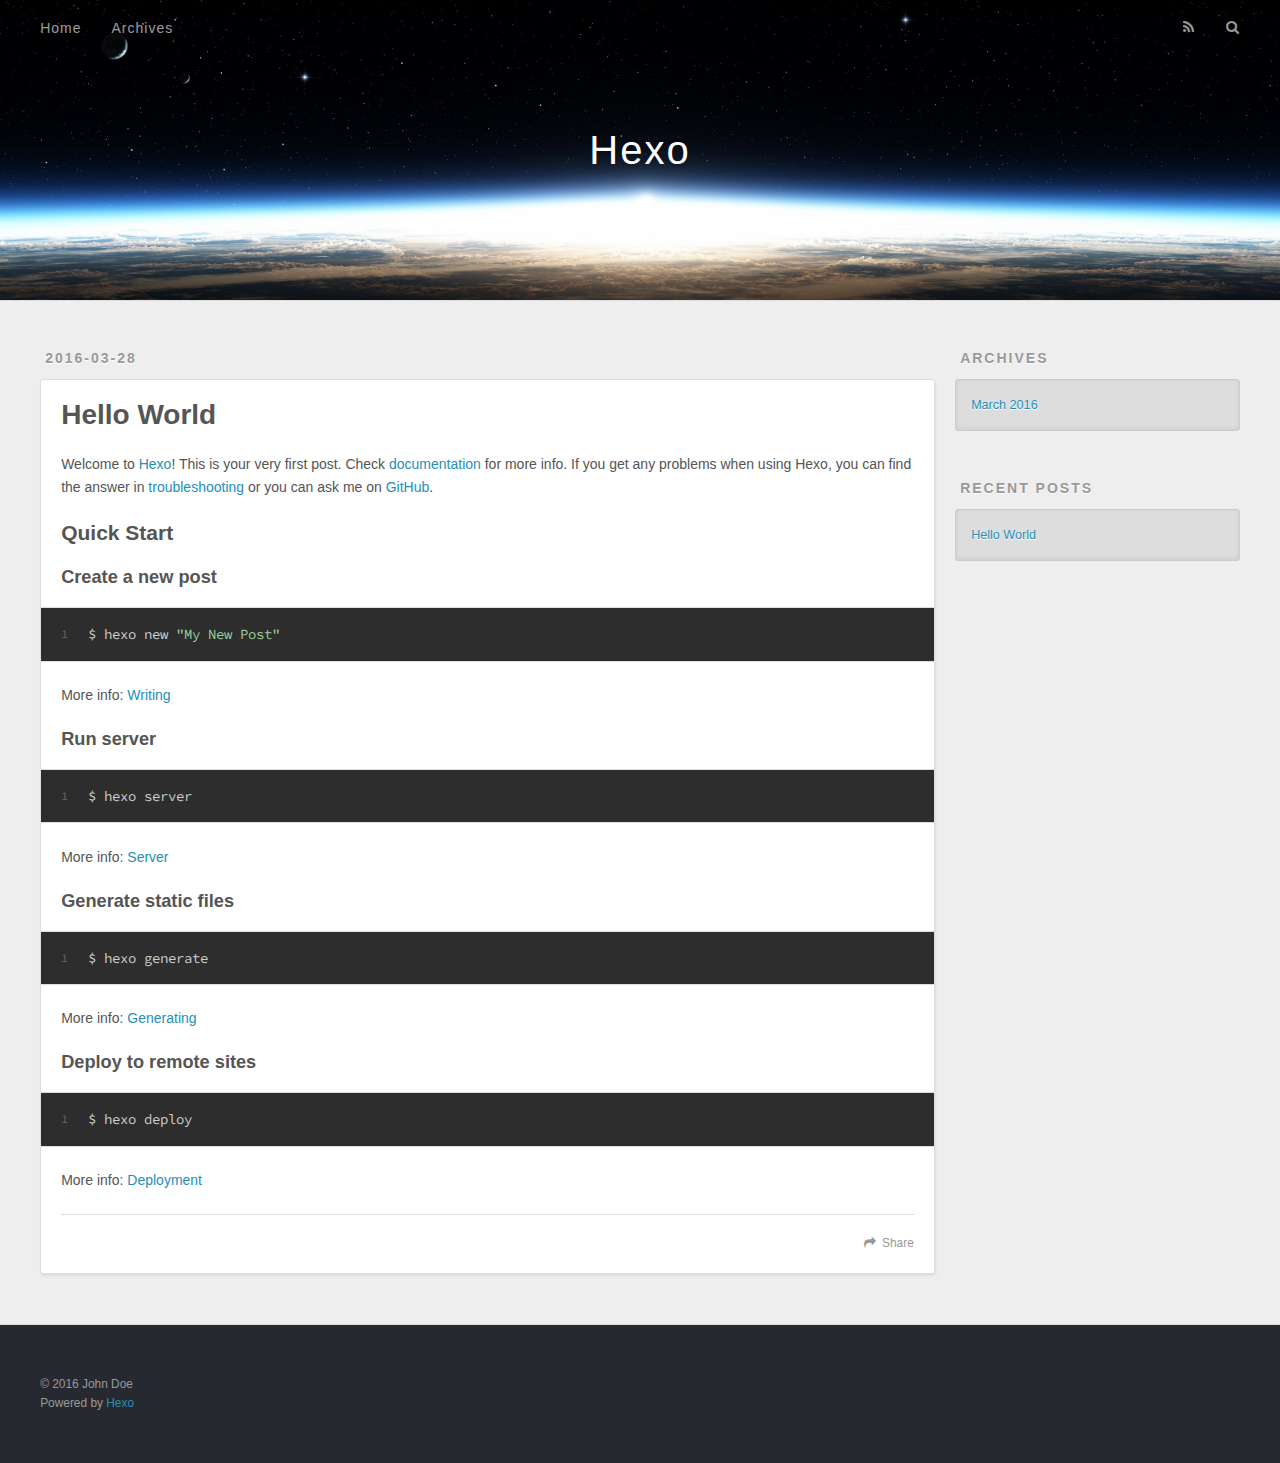
==== index.html @ ee4b1589 "Site updated: 2016-03-28 14:09:48" ====
<!DOCTYPE html>
<html>
<head>
  <meta charset="utf-8">
  
  <title>Hexo</title>
  <meta name="viewport" content="width=device-width, initial-scale=1, maximum-scale=1">
  <meta name="description">
<meta property="og:type" content="website">
<meta property="og:title" content="Hexo">
<meta property="og:url" content="http://yoursite.com/index.html">
<meta property="og:site_name" content="Hexo">
<meta property="og:description">
<meta name="twitter:card" content="summary">
<meta name="twitter:title" content="Hexo">
<meta name="twitter:description">
  
    <link rel="alternate" href="/atom.xml" title="Hexo" type="application/atom+xml">
  
  
    <link rel="icon" href="/favicon.png">
  
  
    <link href="//fonts.googleapis.com/css?family=Source+Code+Pro" rel="stylesheet" type="text/css">
  
  <link rel="stylesheet" href="/css/style.css">
  

</head>

<body>
  <div id="container">
    <div id="wrap">
      <header id="header">
  <div id="banner"></div>
  <div id="header-outer" class="outer">
    <div id="header-title" class="inner">
      <h1 id="logo-wrap">
        <a href="/" id="logo">Hexo</a>
      </h1>
      
    </div>
    <div id="header-inner" class="inner">
      <nav id="main-nav">
        <a id="main-nav-toggle" class="nav-icon"></a>
        
          <a class="main-nav-link" href="/">Home</a>
        
          <a class="main-nav-link" href="/archives">Archives</a>
        
      </nav>
      <nav id="sub-nav">
        
          <a id="nav-rss-link" class="nav-icon" href="/atom.xml" title="RSS Feed"></a>
        
        <a id="nav-search-btn" class="nav-icon" title="Search"></a>
      </nav>
      <div id="search-form-wrap">
        <form action="//google.com/search" method="get" accept-charset="UTF-8" class="search-form"><input type="search" name="q" results="0" class="search-form-input" placeholder="Search"><button type="submit" class="search-form-submit">&#xF002;</button><input type="hidden" name="sitesearch" value="http://yoursite.com"></form>
      </div>
    </div>
  </div>
</header>
      <div class="outer">
        <section id="main">
  
    <article id="post-hello-world" class="article article-type-post" itemscope itemprop="blogPost">
  <div class="article-meta">
    <a href="/2016/03/28/hello-world/" class="article-date">
  <time datetime="2016-03-28T05:58:42.000Z" itemprop="datePublished">2016-03-28</time>
</a>
    
  </div>
  <div class="article-inner">
    
    
      <header class="article-header">
        
  
    <h1 itemprop="name">
      <a class="article-title" href="/2016/03/28/hello-world/">Hello World</a>
    </h1>
  

      </header>
    
    <div class="article-entry" itemprop="articleBody">
      
        <p>Welcome to <a href="https://hexo.io/" target="_blank" rel="external">Hexo</a>! This is your very first post. Check <a href="https://hexo.io/docs/" target="_blank" rel="external">documentation</a> for more info. If you get any problems when using Hexo, you can find the answer in <a href="https://hexo.io/docs/troubleshooting.html" target="_blank" rel="external">troubleshooting</a> or you can ask me on <a href="https://github.com/hexojs/hexo/issues" target="_blank" rel="external">GitHub</a>.</p>
<h2 id="Quick-Start"><a href="#Quick-Start" class="headerlink" title="Quick Start"></a>Quick Start</h2><h3 id="Create-a-new-post"><a href="#Create-a-new-post" class="headerlink" title="Create a new post"></a>Create a new post</h3><figure class="highlight bash"><table><tr><td class="gutter"><pre><span class="line">1</span><br></pre></td><td class="code"><pre><span class="line">$ hexo new <span class="string">"My New Post"</span></span><br></pre></td></tr></table></figure>
<p>More info: <a href="https://hexo.io/docs/writing.html" target="_blank" rel="external">Writing</a></p>
<h3 id="Run-server"><a href="#Run-server" class="headerlink" title="Run server"></a>Run server</h3><figure class="highlight bash"><table><tr><td class="gutter"><pre><span class="line">1</span><br></pre></td><td class="code"><pre><span class="line">$ hexo server</span><br></pre></td></tr></table></figure>
<p>More info: <a href="https://hexo.io/docs/server.html" target="_blank" rel="external">Server</a></p>
<h3 id="Generate-static-files"><a href="#Generate-static-files" class="headerlink" title="Generate static files"></a>Generate static files</h3><figure class="highlight bash"><table><tr><td class="gutter"><pre><span class="line">1</span><br></pre></td><td class="code"><pre><span class="line">$ hexo generate</span><br></pre></td></tr></table></figure>
<p>More info: <a href="https://hexo.io/docs/generating.html" target="_blank" rel="external">Generating</a></p>
<h3 id="Deploy-to-remote-sites"><a href="#Deploy-to-remote-sites" class="headerlink" title="Deploy to remote sites"></a>Deploy to remote sites</h3><figure class="highlight bash"><table><tr><td class="gutter"><pre><span class="line">1</span><br></pre></td><td class="code"><pre><span class="line">$ hexo deploy</span><br></pre></td></tr></table></figure>
<p>More info: <a href="https://hexo.io/docs/deployment.html" target="_blank" rel="external">Deployment</a></p>

      
    </div>
    <footer class="article-footer">
      <a data-url="http://yoursite.com/2016/03/28/hello-world/" data-id="cimblf8sx0000c2uf29wgew1x" class="article-share-link">Share</a>
      
      
    </footer>
  </div>
  
</article>


  

</section>
        
          <aside id="sidebar">
  
    

  
    

  
    
  
    
  <div class="widget-wrap">
    <h3 class="widget-title">Archives</h3>
    <div class="widget">
      <ul class="archive-list"><li class="archive-list-item"><a class="archive-list-link" href="/archives/2016/03/">March 2016</a></li></ul>
    </div>
  </div>


  
    
  <div class="widget-wrap">
    <h3 class="widget-title">Recent Posts</h3>
    <div class="widget">
      <ul>
        
          <li>
            <a href="/2016/03/28/hello-world/">Hello World</a>
          </li>
        
      </ul>
    </div>
  </div>

  
</aside>
        
      </div>
      <footer id="footer">
  
  <div class="outer">
    <div id="footer-info" class="inner">
      &copy; 2016 John Doe<br>
      Powered by <a href="http://hexo.io/" target="_blank">Hexo</a>
    </div>
  </div>
</footer>
    </div>
    <nav id="mobile-nav">
  
    <a href="/" class="mobile-nav-link">Home</a>
  
    <a href="/archives" class="mobile-nav-link">Archives</a>
  
</nav>
    

<script src="//ajax.googleapis.com/ajax/libs/jquery/2.0.3/jquery.min.js"></script>


  <link rel="stylesheet" href="/fancybox/jquery.fancybox.css">
  <script src="/fancybox/jquery.fancybox.pack.js"></script>


<script src="/js/script.js"></script>

  </div>
</body>
</html>
---- css/style.css ----
body {
  width: 100%;
}
body:before,
body:after {
  content: "";
  display: table;
}
body:after {
  clear: both;
}
html,
body,
div,
span,
applet,
object,
iframe,
h1,
h2,
h3,
h4,
h5,
h6,
p,
blockquote,
pre,
a,
abbr,
acronym,
address,
big,
cite,
code,
del,
dfn,
em,
img,
ins,
kbd,
q,
s,
samp,
small,
strike,
strong,
sub,
sup,
tt,
var,
dl,
dt,
dd,
ol,
ul,
li,
fieldset,
form,
label,
legend,
table,
caption,
tbody,
tfoot,
thead,
tr,
th,
td {
  margin: 0;
  padding: 0;
  border: 0;
  outline: 0;
  font-weight: inherit;
  font-style: inherit;
  font-family: inherit;
  font-size: 100%;
  vertical-align: baseline;
}
body {
  line-height: 1;
  color: #000;
  background: #fff;
}
ol,
ul {
  list-style: none;
}
table {
  border-collapse: separate;
  border-spacing: 0;
  vertical-align: middle;
}
caption,
th,
td {
  text-align: left;
  font-weight: normal;
  vertical-align: middle;
}
a img {
  border: none;
}
input,
button {
  margin: 0;
  padding: 0;
}
input::-moz-focus-inner,
button::-moz-focus-inner {
  border: 0;
  padding: 0;
}
@font-face {
  font-family: FontAwesome;
  font-style: normal;
  font-weight: normal;
  src: url("fonts/fontawesome-webfont.eot?v=#4.0.3");
  src: url("fonts/fontawesome-webfont.eot?#iefix&v=#4.0.3") format("embedded-opentype"), url("fonts/fontawesome-webfont.woff?v=#4.0.3") format("woff"), url("fonts/fontawesome-webfont.ttf?v=#4.0.3") format("truetype"), url("fonts/fontawesome-webfont.svg#fontawesomeregular?v=#4.0.3") format("svg");
}
html,
body,
#container {
  height: 100%;
}
body {
  background: #eee;
  font: 14px "Helvetica Neue", Helvetica, Arial, sans-serif;
  -webkit-text-size-adjust: 100%;
}
.outer {
  max-width: 1220px;
  margin: 0 auto;
  padding: 0 20px;
}
.outer:before,
.outer:after {
  content: "";
  display: table;
}
.outer:after {
  clear: both;
}
.inner {
  display: inline;
  float: left;
  width: 98.33333333333333%;
  margin: 0 0.833333333333333%;
}
.left,
.alignleft {
  float: left;
}
.right,
.alignright {
  float: right;
}
.clear {
  clear: both;
}
#container {
  position: relative;
}
.mobile-nav-on {
  overflow: hidden;
}
#wrap {
  height: 100%;
  width: 100%;
  position: absolute;
  top: 0;
  left: 0;
  -webkit-transition: 0.2s ease-out;
  -moz-transition: 0.2s ease-out;
  -ms-transition: 0.2s ease-out;
  transition: 0.2s ease-out;
  z-index: 1;
  background: #eee;
}
.mobile-nav-on #wrap {
  left: 280px;
}
@media screen and (min-width: 768px) {
  #main {
    display: inline;
    float: left;
    width: 73.33333333333333%;
    margin: 0 0.833333333333333%;
  }
}
.article-date,
.article-category-link,
.archive-year,
.widget-title {
  text-decoration: none;
  text-transform: uppercase;
  letter-spacing: 2px;
  color: #999;
  margin-bottom: 1em;
  margin-left: 5px;
  line-height: 1em;
  text-shadow: 0 1px #fff;
  font-weight: bold;
}
.article-inner,
.archive-article-inner {
  background: #fff;
  -webkit-box-shadow: 1px 2px 3px #ddd;
  box-shadow: 1px 2px 3px #ddd;
  border: 1px solid #ddd;
  -webkit-border-radius: 3px;
  border-radius: 3px;
}
.article-entry h1,
.widget h1 {
  font-size: 2em;
}
.article-entry h2,
.widget h2 {
  font-size: 1.5em;
}
.article-entry h3,
.widget h3 {
  font-size: 1.3em;
}
.article-entry h4,
.widget h4 {
  font-size: 1.2em;
}
.article-entry h5,
.widget h5 {
  font-size: 1em;
}
.article-entry h6,
.widget h6 {
  font-size: 1em;
  color: #999;
}
.article-entry hr,
.widget hr {
  border: 1px dashed #ddd;
}
.article-entry strong,
.widget strong {
  font-weight: bold;
}
.article-entry em,
.widget em,
.article-entry cite,
.widget cite {
  font-style: italic;
}
.article-entry sup,
.widget sup,
.article-entry sub,
.widget sub {
  font-size: 0.75em;
  line-height: 0;
  position: relative;
  vertical-align: baseline;
}
.article-entry sup,
.widget sup {
  top: -0.5em;
}
.article-entry sub,
.widget sub {
  bottom: -0.2em;
}
.article-entry small,
.widget small {
  font-size: 0.85em;
}
.article-entry acronym,
.widget acronym,
.article-entry abbr,
.widget abbr {
  border-bottom: 1px dotted;
}
.article-entry ul,
.widget ul,
.article-entry ol,
.widget ol,
.article-entry dl,
.widget dl {
  margin: 0 20px;
  line-height: 1.6em;
}
.article-entry ul ul,
.widget ul ul,
.article-entry ol ul,
.widget ol ul,
.article-entry ul ol,
.widget ul ol,
.article-entry ol ol,
.widget ol ol {
  margin-top: 0;
  margin-bottom: 0;
}
.article-entry ul,
.widget ul {
  list-style: disc;
}
.article-entry ol,
.widget ol {
  list-style: decimal;
}
.article-entry dt,
.widget dt {
  font-weight: bold;
}
#header {
  height: 300px;
  position: relative;
  border-bottom: 1px solid #ddd;
}
#header:before,
#header:after {
  content: "";
  position: absolute;
  left: 0;
  right: 0;
  height: 40px;
}
#header:before {
  top: 0;
  background: -webkit-linear-gradient(rgba(0,0,0,0.2), transparent);
  background: -moz-linear-gradient(rgba(0,0,0,0.2), transparent);
  background: -ms-linear-gradient(rgba(0,0,0,0.2), transparent);
  background: linear-gradient(rgba(0,0,0,0.2), transparent);
}
#header:after {
  bottom: 0;
  background: -webkit-linear-gradient(transparent, rgba(0,0,0,0.2));
  background: -moz-linear-gradient(transparent, rgba(0,0,0,0.2));
  background: -ms-linear-gradient(transparent, rgba(0,0,0,0.2));
  background: linear-gradient(transparent, rgba(0,0,0,0.2));
}
#header-outer {
  height: 100%;
  position: relative;
}
#header-inner {
  position: relative;
  overflow: hidden;
}
#banner {
  position: absolute;
  top: 0;
  left: 0;
  width: 100%;
  height: 100%;
  background: url("images/banner.jpg") center #000;
  -webkit-background-size: cover;
  -moz-background-size: cover;
  background-size: cover;
  z-index: -1;
}
#header-title {
  text-align: center;
  height: 40px;
  position: absolute;
  top: 50%;
  left: 0;
  margin-top: -20px;
}
#logo,
#subtitle {
  text-decoration: none;
  color: #fff;
  font-weight: 300;
  text-shadow: 0 1px 4px rgba(0,0,0,0.3);
}
#logo {
  font-size: 40px;
  line-height: 40px;
  letter-spacing: 2px;
}
#subtitle {
  font-size: 16px;
  line-height: 16px;
  letter-spacing: 1px;
}
#subtitle-wrap {
  margin-top: 16px;
}
#main-nav {
  float: left;
  margin-left: -15px;
}
.nav-icon,
.main-nav-link {
  float: left;
  color: #fff;
  opacity: 0.6;
  text-decoration: none;
  text-shadow: 0 1px rgba(0,0,0,0.2);
  -webkit-transition: opacity 0.2s;
  -moz-transition: opacity 0.2s;
  -ms-transition: opacity 0.2s;
  transition: opacity 0.2s;
  display: block;
  padding: 20px 15px;
}
.nav-icon:hover,
.main-nav-link:hover {
  opacity: 1;
}
.nav-icon {
  font-family: FontAwesome;
  text-align: center;
  font-size: 14px;
  width: 14px;
  height: 14px;
  padding: 20px 15px;
  position: relative;
  cursor: pointer;
}
.main-nav-link {
  font-weight: 300;
  letter-spacing: 1px;
}
@media screen and (max-width: 479px) {
  .main-nav-link {
    display: none;
  }
}
#main-nav-toggle {
  display: none;
}
#main-nav-toggle:before {
  content: "\f0c9";
}
@media screen and (max-width: 479px) {
  #main-nav-toggle {
    display: block;
  }
}
#sub-nav {
  float: right;
  margin-right: -15px;
}
#nav-rss-link:before {
  content: "\f09e";
}
#nav-search-btn:before {
  content: "\f002";
}
#search-form-wrap {
  position: absolute;
  top: 15px;
  width: 150px;
  height: 30px;
  right: -150px;
  opacity: 0;
  -webkit-transition: 0.2s ease-out;
  -moz-transition: 0.2s ease-out;
  -ms-transition: 0.2s ease-out;
  transition: 0.2s ease-out;
}
#search-form-wrap.on {
  opacity: 1;
  right: 0;
}
@media screen and (max-width: 479px) {
  #search-form-wrap {
    width: 100%;
    right: -100%;
  }
}
.search-form {
  position: absolute;
  top: 0;
  left: 0;
  right: 0;
  background: #fff;
  padding: 5px 15px;
  -webkit-border-radius: 15px;
  border-radius: 15px;
  -webkit-box-shadow: 0 0 10px rgba(0,0,0,0.3);
  box-shadow: 0 0 10px rgba(0,0,0,0.3);
}
.search-form-input {
  border: none;
  background: none;
  color: #555;
  width: 100%;
  font: 13px "Helvetica Neue", Helvetica, Arial, sans-serif;
  outline: none;
}
.search-form-input::-webkit-search-results-decoration,
.search-form-input::-webkit-search-cancel-button {
  -webkit-appearance: none;
}
.search-form-submit {
  position: absolute;
  top: 50%;
  right: 10px;
  margin-top: -7px;
  font: 13px FontAwesome;
  border: none;
  background: none;
  color: #bbb;
  cursor: pointer;
}
.search-form-submit:hover,
.search-form-submit:focus {
  color: #777;
}
.article {
  margin: 50px 0;
}
.article-inner {
  overflow: hidden;
}
.article-meta:before,
.article-meta:after {
  content: "";
  display: table;
}
.article-meta:after {
  clear: both;
}
.article-date {
  float: left;
}
.article-category {
  float: left;
  line-height: 1em;
  color: #ccc;
  text-shadow: 0 1px #fff;
  margin-left: 8px;
}
.article-category:before {
  content: "\2022";
}
.article-category-link {
  margin: 0 12px 1em;
}
.article-header {
  padding: 20px 20px 0;
}
.article-title {
  text-decoration: none;
  font-size: 2em;
  font-weight: bold;
  color: #555;
  line-height: 1.1em;
  -webkit-transition: color 0.2s;
  -moz-transition: color 0.2s;
  -ms-transition: color 0.2s;
  transition: color 0.2s;
}
a.article-title:hover {
  color: #258fb8;
}
.article-entry {
  color: #555;
  padding: 0 20px;
}
.article-entry:before,
.article-entry:after {
  content: "";
  display: table;
}
.article-entry:after {
  clear: both;
}
.article-entry p,
.article-entry table {
  line-height: 1.6em;
  margin: 1.6em 0;
}
.article-entry h1,
.article-entry h2,
.article-entry h3,
.article-entry h4,
.article-entry h5,
.article-entry h6 {
  font-weight: bold;
}
.article-entry h1,
.article-entry h2,
.article-entry h3,
.article-entry h4,
.article-entry h5,
.article-entry h6 {
  line-height: 1.1em;
  margin: 1.1em 0;
}
.article-entry a {
  color: #258fb8;
  text-decoration: none;
}
.article-entry a:hover {
  text-decoration: underline;
}
.article-entry ul,
.article-entry ol,
.article-entry dl {
  margin-top: 1.6em;
  margin-bottom: 1.6em;
}
.article-entry img,
.article-entry video {
  max-width: 100%;
  height: auto;
  display: block;
  margin: auto;
}
.article-entry iframe {
  border: none;
}
.article-entry table {
  width: 100%;
  border-collapse: collapse;
  border-spacing: 0;
}
.article-entry th {
  font-weight: bold;
  border-bottom: 3px solid #ddd;
  padding-bottom: 0.5em;
}
.article-entry td {
  border-bottom: 1px solid #ddd;
  padding: 10px 0;
}
.article-entry blockquote {
  font-family: Georgia, "Times New Roman", serif;
  font-size: 1.4em;
  margin: 1.6em 20px;
  text-align: center;
}
.article-entry blockquote footer {
  font-size: 14px;
  margin: 1.6em 0;
  font-family: "Helvetica Neue", Helvetica, Arial, sans-serif;
}
.article-entry blockquote footer cite:before {
  content: "—";
  padding: 0 0.5em;
}
.article-entry .pullquote {
  text-align: left;
  width: 45%;
  margin: 0;
}
.article-entry .pullquote.left {
  margin-left: 0.5em;
  margin-right: 1em;
}
.article-entry .pullquote.right {
  margin-right: 0.5em;
  margin-left: 1em;
}
.article-entry .caption {
  color: #999;
  display: block;
  font-size: 0.9em;
  margin-top: 0.5em;
  position: relative;
  text-align: center;
}
.article-entry .video-container {
  position: relative;
  padding-top: 56.25%;
  height: 0;
  overflow: hidden;
}
.article-entry .video-container iframe,
.article-entry .video-container object,
.article-entry .video-container embed {
  position: absolute;
  top: 0;
  left: 0;
  width: 100%;
  height: 100%;
  margin-top: 0;
}
.article-more-link a {
  display: inline-block;
  line-height: 1em;
  padding: 6px 15px;
  -webkit-border-radius: 15px;
  border-radius: 15px;
  background: #eee;
  color: #999;
  text-shadow: 0 1px #fff;
  text-decoration: none;
}
.article-more-link a:hover {
  background: #258fb8;
  color: #fff;
  text-decoration: none;
  text-shadow: 0 1px #1e7293;
}
.article-footer {
  font-size: 0.85em;
  line-height: 1.6em;
  border-top: 1px solid #ddd;
  padding-top: 1.6em;
  margin: 0 20px 20px;
}
.article-footer:before,
.article-footer:after {
  content: "";
  display: table;
}
.article-footer:after {
  clear: both;
}
.article-footer a {
  color: #999;
  text-decoration: none;
}
.article-footer a:hover {
  color: #555;
}
.article-tag-list-item {
  float: left;
  margin-right: 10px;
}
.article-tag-list-link:before {
  content: "#";
}
.article-comment-link {
  float: right;
}
.article-comment-link:before {
  content: "\f075";
  font-family: FontAwesome;
  padding-right: 8px;
}
.article-share-link {
  cursor: pointer;
  float: right;
  margin-left: 20px;
}
.article-share-link:before {
  content: "\f064";
  font-family: FontAwesome;
  padding-right: 6px;
}
#article-nav {
  position: relative;
}
#article-nav:before,
#article-nav:after {
  content: "";
  display: table;
}
#article-nav:after {
  clear: both;
}
@media screen and (min-width: 768px) {
  #article-nav {
    margin: 50px 0;
  }
  #article-nav:before {
    width: 8px;
    height: 8px;
    position: absolute;
    top: 50%;
    left: 50%;
    margin-top: -4px;
    margin-left: -4px;
    content: "";
    -webkit-border-radius: 50%;
    border-radius: 50%;
    background: #ddd;
    -webkit-box-shadow: 0 1px 2px #fff;
    box-shadow: 0 1px 2px #fff;
  }
}
.article-nav-link-wrap {
  text-decoration: none;
  text-shadow: 0 1px #fff;
  color: #999;
  -webkit-box-sizing: border-box;
  -moz-box-sizing: border-box;
  box-sizing: border-box;
  margin-top: 50px;
  text-align: center;
  display: block;
}
.article-nav-link-wrap:hover {
  color: #555;
}
@media screen and (min-width: 768px) {
  .article-nav-link-wrap {
    width: 50%;
    margin-top: 0;
  }
}
@media screen and (min-width: 768px) {
  #article-nav-newer {
    float: left;
    text-align: right;
    padding-right: 20px;
  }
}
@media screen and (min-width: 768px) {
  #article-nav-older {
    float: right;
    text-align: left;
    padding-left: 20px;
  }
}
.article-nav-caption {
  text-transform: uppercase;
  letter-spacing: 2px;
  color: #ddd;
  line-height: 1em;
  font-weight: bold;
}
#article-nav-newer .article-nav-caption {
  margin-right: -2px;
}
.article-nav-title {
  font-size: 0.85em;
  line-height: 1.6em;
  margin-top: 0.5em;
}
.article-share-box {
  position: absolute;
  display: none;
  background: #fff;
  -webkit-box-shadow: 1px 2px 10px rgba(0,0,0,0.2);
  box-shadow: 1px 2px 10px rgba(0,0,0,0.2);
  -webkit-border-radius: 3px;
  border-radius: 3px;
  margin-left: -145px;
  overflow: hidden;
  z-index: 1;
}
.article-share-box.on {
  display: block;
}
.article-share-input {
  width: 100%;
  background: none;
  -webkit-box-sizing: border-box;
  -moz-box-sizing: border-box;
  box-sizing: border-box;
  font: 14px "Helvetica Neue", Helvetica, Arial, sans-serif;
  padding: 0 15px;
  color: #555;
  outline: none;
  border: 1px solid #ddd;
  -webkit-border-radius: 3px 3px 0 0;
  border-radius: 3px 3px 0 0;
  height: 36px;
  line-height: 36px;
}
.article-share-links {
  background: #eee;
}
.article-share-links:before,
.article-share-links:after {
  content: "";
  display: table;
}
.article-share-links:after {
  clear: both;
}
.article-share-twitter,
.article-share-facebook,
.article-share-pinterest,
.article-share-google {
  width: 50px;
  height: 36px;
  display: block;
  float: left;
  position: relative;
  color: #999;
  text-shadow: 0 1px #fff;
}
.article-share-twitter:before,
.article-share-facebook:before,
.article-share-pinterest:before,
.article-share-google:before {
  font-size: 20px;
  font-family: FontAwesome;
  width: 20px;
  height: 20px;
  position: absolute;
  top: 50%;
  left: 50%;
  margin-top: -10px;
  margin-left: -10px;
  text-align: center;
}
.article-share-twitter:hover,
.article-share-facebook:hover,
.article-share-pinterest:hover,
.article-share-google:hover {
  color: #fff;
}
.article-share-twitter:before {
  content: "\f099";
}
.article-share-twitter:hover {
  background: #00aced;
  text-shadow: 0 1px #008abe;
}
.article-share-facebook:before {
  content: "\f09a";
}
.article-share-facebook:hover {
  background: #3b5998;
  text-shadow: 0 1px #2f477a;
}
.article-share-pinterest:before {
  content: "\f0d2";
}
.article-share-pinterest:hover {
  background: #cb2027;
  text-shadow: 0 1px #a21a1f;
}
.article-share-google:before {
  content: "\f0d5";
}
.article-share-google:hover {
  background: #dd4b39;
  text-shadow: 0 1px #be3221;
}
.article-gallery {
  background: #000;
  position: relative;
}
.article-gallery-photos {
  position: relative;
  overflow: hidden;
}
.article-gallery-img {
  display: none;
  max-width: 100%;
}
.article-gallery-img:first-child {
  display: block;
}
.article-gallery-img.loaded {
  position: absolute;
  display: block;
}
.article-gallery-img img {
  display: block;
  max-width: 100%;
  margin: 0 auto;
}
#comments {
  background: #fff;
  -webkit-box-shadow: 1px 2px 3px #ddd;
  box-shadow: 1px 2px 3px #ddd;
  padding: 20px;
  border: 1px solid #ddd;
  -webkit-border-radius: 3px;
  border-radius: 3px;
  margin: 50px 0;
}
#comments a {
  color: #258fb8;
}
.archives-wrap {
  margin: 50px 0;
}
.archives:before,
.archives:after {
  content: "";
  display: table;
}
.archives:after {
  clear: both;
}
.archive-year-wrap {
  margin-bottom: 1em;
}
.archives {
  -webkit-column-gap: 10px;
  -moz-column-gap: 10px;
  column-gap: 10px;
}
@media screen and (min-width: 480px) and (max-width: 767px) {
  .archives {
    -webkit-column-count: 2;
    -moz-column-count: 2;
    column-count: 2;
  }
}
@media screen and (min-width: 768px) {
  .archives {
    -webkit-column-count: 3;
    -moz-column-count: 3;
    column-count: 3;
  }
}
.archive-article {
  -webkit-column-break-inside: avoid;
  page-break-inside: avoid;
  overflow: hidden;
  break-inside: avoid-column;
}
.archive-article-inner {
  padding: 10px;
  margin-bottom: 15px;
}
.archive-article-title {
  text-decoration: none;
  font-weight: bold;
  color: #555;
  -webkit-transition: color 0.2s;
  -moz-transition: color 0.2s;
  -ms-transition: color 0.2s;
  transition: color 0.2s;
  line-height: 1.6em;
}
.archive-article-title:hover {
  color: #258fb8;
}
.archive-article-footer {
  margin-top: 1em;
}
.archive-article-date {
  color: #999;
  text-decoration: none;
  font-size: 0.85em;
  line-height: 1em;
  margin-bottom: 0.5em;
  display: block;
}
#page-nav {
  margin: 50px auto;
  background: #fff;
  -webkit-box-shadow: 1px 2px 3px #ddd;
  box-shadow: 1px 2px 3px #ddd;
  border: 1px solid #ddd;
  -webkit-border-radius: 3px;
  border-radius: 3px;
  text-align: center;
  color: #999;
  overflow: hidden;
}
#page-nav:before,
#page-nav:after {
  content: "";
  display: table;
}
#page-nav:after {
  clear: both;
}
#page-nav a,
#page-nav span {
  padding: 10px 20px;
  line-height: 1;
  height: 2ex;
}
#page-nav a {
  color: #999;
  text-decoration: none;
}
#page-nav a:hover {
  background: #999;
  color: #fff;
}
#page-nav .prev {
  float: left;
}
#page-nav .next {
  float: right;
}
#page-nav .page-number {
  display: inline-block;
}
@media screen and (max-width: 479px) {
  #page-nav .page-number {
    display: none;
  }
}
#page-nav .current {
  color: #555;
  font-weight: bold;
}
#page-nav .space {
  color: #ddd;
}
#footer {
  background: #262a30;
  padding: 50px 0;
  border-top: 1px solid #ddd;
  color: #999;
}
#footer a {
  color: #258fb8;
  text-decoration: none;
}
#footer a:hover {
  text-decoration: underline;
}
#footer-info {
  line-height: 1.6em;
  font-size: 0.85em;
}
.article-entry pre,
.article-entry .highlight {
  background: #2d2d2d;
  margin: 0 -20px;
  padding: 15px 20px;
  border-style: solid;
  border-color: #ddd;
  border-width: 1px 0;
  overflow: auto;
  color: #ccc;
  line-height: 22.400000000000002px;
}
.article-entry .highlight .gutter pre,
.article-entry .gist .gist-file .gist-data .line-numbers {
  color: #666;
  font-size: 0.85em;
}
.article-entry pre,
.article-entry code {
  font-family: "Source Code Pro", Consolas, Monaco, Menlo, Consolas, monospace;
}
.article-entry code {
  background: #eee;
  text-shadow: 0 1px #fff;
  padding: 0 0.3em;
}
.article-entry pre code {
  background: none;
  text-shadow: none;
  padding: 0;
}
.article-entry .highlight pre {
  border: none;
  margin: 0;
  padding: 0;
}
.article-entry .highlight table {
  margin: 0;
  width: auto;
}
.article-entry .highlight td {
  border: none;
  padding: 0;
}
.article-entry .highlight figcaption {
  font-size: 0.85em;
  color: #999;
  line-height: 1em;
  margin-bottom: 1em;
}
.article-entry .highlight figcaption:before,
.article-entry .highlight figcaption:after {
  content: "";
  display: table;
}
.article-entry .highlight figcaption:after {
  clear: both;
}
.article-entry .highlight figcaption a {
  float: right;
}
.article-entry .highlight .gutter pre {
  text-align: right;
  padding-right: 20px;
}
.article-entry .highlight .line {
  height: 22.400000000000002px;
}
.article-entry .highlight .line.marked {
  background: #515151;
}
.article-entry .gist {
  margin: 0 -20px;
  border-style: solid;
  border-color: #ddd;
  border-width: 1px 0;
  background: #2d2d2d;
  padding: 15px 20px 15px 0;
}
.article-entry .gist .gist-file {
  border: none;
  font-family: "Source Code Pro", Consolas, Monaco, Menlo, Consolas, monospace;
  margin: 0;
}
.article-entry .gist .gist-file .gist-data {
  background: none;
  border: none;
}
.article-entry .gist .gist-file .gist-data .line-numbers {
  background: none;
  border: none;
  padding: 0 20px 0 0;
}
.article-entry .gist .gist-file .gist-data .line-data {
  padding: 0 !important;
}
.article-entry .gist .gist-file .highlight {
  margin: 0;
  padding: 0;
  border: none;
}
.article-entry .gist .gist-file .gist-meta {
  background: #2d2d2d;
  color: #999;
  font: 0.85em "Helvetica Neue", Helvetica, Arial, sans-serif;
  text-shadow: 0 0;
  padding: 0;
  margin-top: 1em;
  margin-left: 20px;
}
.article-entry .gist .gist-file .gist-meta a {
  color: #258fb8;
  font-weight: normal;
}
.article-entry .gist .gist-file .gist-meta a:hover {
  text-decoration: underline;
}
pre .comment,
pre .title {
  color: #999;
}
pre .variable,
pre .attribute,
pre .tag,
pre .regexp,
pre .ruby .constant,
pre .xml .tag .title,
pre .xml .pi,
pre .xml .doctype,
pre .html .doctype,
pre .css .id,
pre .css .class,
pre .css .pseudo {
  color: #f2777a;
}
pre .number,
pre .preprocessor,
pre .built_in,
pre .literal,
pre .params,
pre .constant {
  color: #f99157;
}
pre .class,
pre .ruby .class .title,
pre .css .rules .attribute {
  color: #9c9;
}
pre .string,
pre .value,
pre .inheritance,
pre .header,
pre .ruby .symbol,
pre .xml .cdata {
  color: #9c9;
}
pre .css .hexcolor {
  color: #6cc;
}
pre .function,
pre .python .decorator,
pre .python .title,
pre .ruby .function .title,
pre .ruby .title .keyword,
pre .perl .sub,
pre .javascript .title,
pre .coffeescript .title {
  color: #69c;
}
pre .keyword,
pre .javascript .function {
  color: #c9c;
}
@media screen and (max-width: 479px) {
  #mobile-nav {
    position: absolute;
    top: 0;
    left: 0;
    width: 280px;
    height: 100%;
    background: #191919;
    border-right: 1px solid #fff;
  }
}
@media screen and (max-width: 479px) {
  .mobile-nav-link {
    display: block;
    color: #999;
    text-decoration: none;
    padding: 15px 20px;
    font-weight: bold;
  }
  .mobile-nav-link:hover {
    color: #fff;
  }
}
@media screen and (min-width: 768px) {
  #sidebar {
    display: inline;
    float: left;
    width: 23.333333333333332%;
    margin: 0 0.833333333333333%;
  }
}
.widget-wrap {
  margin: 50px 0;
}
.widget {
  color: #777;
  text-shadow: 0 1px #fff;
  background: #ddd;
  -webkit-box-shadow: 0 -1px 4px #ccc inset;
  box-shadow: 0 -1px 4px #ccc inset;
  border: 1px solid #ccc;
  padding: 15px;
  -webkit-border-radius: 3px;
  border-radius: 3px;
}
.widget a {
  color: #258fb8;
  text-decoration: none;
}
.widget a:hover {
  text-decoration: underline;
}
.widget ul ul,
.widget ol ul,
.widget dl ul,
.widget ul ol,
.widget ol ol,
.widget dl ol,
.widget ul dl,
.widget ol dl,
.widget dl dl {
  margin-left: 15px;
  list-style: disc;
}
.widget {
  line-height: 1.6em;
  word-wrap: break-word;
  font-size: 0.9em;
}
.widget ul,
.widget ol {
  list-style: none;
  margin: 0;
}
.widget ul ul,
.widget ol ul,
.widget ul ol,
.widget ol ol {
  margin: 0 20px;
}
.widget ul ul,
.widget ol ul {
  list-style: disc;
}
.widget ul ol,
.widget ol ol {
  list-style: decimal;
}
.category-list-count,
.tag-list-count,
.archive-list-count {
  padding-left: 5px;
  color: #999;
  font-size: 0.85em;
}
.category-list-count:before,
.tag-list-count:before,
.archive-list-count:before {
  content: "(";
}
.category-list-count:after,
.tag-list-count:after,
.archive-list-count:after {
  content: ")";
}
.tagcloud a {
  margin-right: 5px;
  display: inline-block;
}
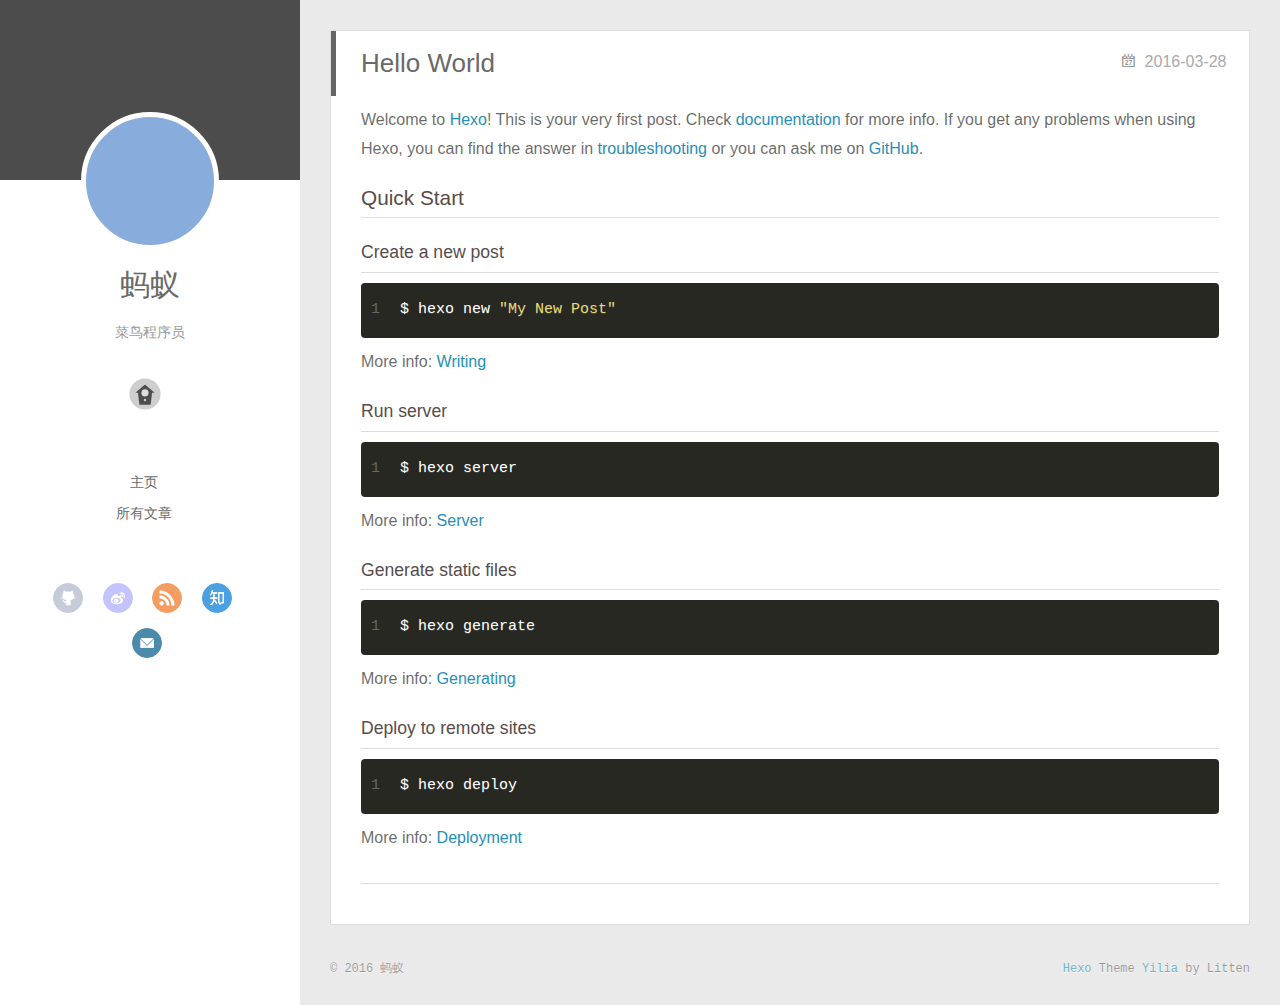
==== commit c7c4c231: "Site updated: 2016-03-28 15:04:35" ====
--- a/index.html
+++ b/index.html
@@ -3,75 +3,220 @@
 <head>
   <meta charset="utf-8">
   
-  <title>Hexo</title>
+  <meta http-equiv="X-UA-Compatible" content="IE=edge" >
+  <title>蚂蚁</title>
   <meta name="viewport" content="width=device-width, initial-scale=1, maximum-scale=1">
   <meta name="description">
 <meta property="og:type" content="website">
-<meta property="og:title" content="Hexo">
+<meta property="og:title" content="蚂蚁">
 <meta property="og:url" content="http://yoursite.com/index.html">
-<meta property="og:site_name" content="Hexo">
+<meta property="og:site_name" content="蚂蚁">
 <meta property="og:description">
 <meta name="twitter:card" content="summary">
-<meta name="twitter:title" content="Hexo">
+<meta name="twitter:title" content="蚂蚁">
 <meta name="twitter:description">
   
-    <link rel="alternate" href="/atom.xml" title="Hexo" type="application/atom+xml">
+    <link rel="alternative" href="/atom.xml" title="蚂蚁" type="application/atom+xml">
   
   
     <link rel="icon" href="/favicon.png">
   
-  
-    <link href="//fonts.googleapis.com/css?family=Source+Code+Pro" rel="stylesheet" type="text/css">
-  
   <link rel="stylesheet" href="/css/style.css">
-  
-
 </head>
 
 <body>
   <div id="container">
-    <div id="wrap">
-      <header id="header">
-  <div id="banner"></div>
-  <div id="header-outer" class="outer">
-    <div id="header-title" class="inner">
-      <h1 id="logo-wrap">
-        <a href="/" id="logo">Hexo</a>
-      </h1>
-      
-    </div>
-    <div id="header-inner" class="inner">
-      <nav id="main-nav">
-        <a id="main-nav-toggle" class="nav-icon"></a>
-        
-          <a class="main-nav-link" href="/">Home</a>
-        
-          <a class="main-nav-link" href="/archives">Archives</a>
-        
-      </nav>
-      <nav id="sub-nav">
-        
-          <a id="nav-rss-link" class="nav-icon" href="/atom.xml" title="RSS Feed"></a>
-        
-        <a id="nav-search-btn" class="nav-icon" title="Search"></a>
-      </nav>
-      <div id="search-form-wrap">
-        <form action="//google.com/search" method="get" accept-charset="UTF-8" class="search-form"><input type="search" name="q" results="0" class="search-form-input" placeholder="Search"><button type="submit" class="search-form-submit">&#xF002;</button><input type="hidden" name="sitesearch" value="http://yoursite.com"></form>
-      </div>
-    </div>
-  </div>
-</header>
-      <div class="outer">
-        <section id="main">
+    <div class="left-col">
+    <div class="overlay"></div>
+<div class="intrude-less">
+	<header id="header" class="inner">
+		<a href="/" class="profilepic">
+			
+			<img lazy-src="https://avatars1.githubusercontent.com/u/8723944?v=3&amp;s=460" class="js-avatar">
+			
+		</a>
+
+		<hgroup>
+		  <h1 class="header-author"><a href="/">蚂蚁</a></h1>
+		</hgroup>
+
+		
+		<p class="header-subtitle">菜鸟程序员</p>
+		
+
+		
+			<div class="switch-btn">
+				<div class="icon">
+					<div class="icon-ctn">
+						<div class="icon-wrap icon-house" data-idx="0">
+							<div class="birdhouse"></div>
+							<div class="birdhouse_holes"></div>
+						</div>
+						<div class="icon-wrap icon-ribbon hide" data-idx="1">
+							<div class="ribbon"></div>
+						</div>
+						
+						<div class="icon-wrap icon-link hide" data-idx="2">
+							<div class="loopback_l"></div>
+							<div class="loopback_r"></div>
+						</div>
+						
+						
+						<div class="icon-wrap icon-me hide" data-idx="3">
+							<div class="user"></div>
+							<div class="shoulder"></div>
+						</div>
+						
+					</div>
+					
+				</div>
+				<div class="tips-box hide">
+					<div class="tips-arrow"></div>
+					<ul class="tips-inner">
+						<li>Menu</li>
+						<li>Tags</li>
+						
+						<li>Links</li>
+						
+						
+						<li>Über</li>
+						
+					</ul>
+				</div>
+			</div>
+		
+
+		<div class="switch-area">
+			<div class="switch-wrap">
+				<section class="switch-part switch-part1">
+					<nav class="header-menu">
+						<ul>
+						
+							<li><a href="/">主页</a></li>
+				        
+							<li><a href="/archives">所有文章</a></li>
+				        
+						</ul>
+					</nav>
+					<nav class="header-nav">
+						<div class="social">
+							
+								<a class="github" target="_blank" href="https://github.com/yugai" title="github">github</a>
+					        
+								<a class="weibo" target="_blank" href="#" title="weibo">weibo</a>
+					        
+								<a class="rss" target="_blank" href="#" title="rss">rss</a>
+					        
+								<a class="zhihu" target="_blank" href="#" title="zhihu">zhihu</a>
+					        
+								<a class="mail" target="_blank" href="/784787081@qq.com" title="mail">mail</a>
+					        
+						</div>
+					</nav>
+				</section>
+				
+				
+				<section class="switch-part switch-part2">
+					<div class="widget tagcloud" id="js-tagcloud">
+						
+					</div>
+				</section>
+				
+				
+				
+				<section class="switch-part switch-part3">
+					<div id="js-friends">
+					
+			          <a target="_blank" class="main-nav-link switch-friends-link" href="http://localhost:4000/">奥巴马的博客</a>
+			        
+			          <a target="_blank" class="main-nav-link switch-friends-link" href="http://localhost:4000/">卡卡的美丽传说</a>
+			        
+			          <a target="_blank" class="main-nav-link switch-friends-link" href="http://localhost:4000/">本泽马的博客</a>
+			        
+			          <a target="_blank" class="main-nav-link switch-friends-link" href="http://localhost:4000/">吉格斯的博客</a>
+			        
+			          <a target="_blank" class="main-nav-link switch-friends-link" href="http://localhost:4000/">习大大大不同</a>
+			        
+			          <a target="_blank" class="main-nav-link switch-friends-link" href="http://localhost:4000/">托蒂的博客</a>
+			        
+			        </div>
+				</section>
+				
+
+				
+				
+				<section class="switch-part switch-part4">
+				
+					<div id="js-aboutme">爱吃爱玩，爱游戏。 我就是我，是颜色不一样的烟火。</div>
+				</section>
+				
+			</div>
+		</div>
+	</header>				
+</div>
+
+    </div>
+    <div class="mid-col">
+      <nav id="mobile-nav">
+  	<div class="overlay">
+  		<div class="slider-trigger"></div>
+  		<h1 class="header-author js-mobile-header hide">蚂蚁</h1>
+  	</div>
+	<div class="intrude-less">
+		<header id="header" class="inner">
+			<div class="profilepic">
+			
+				<img lazy-src="https://avatars1.githubusercontent.com/u/8723944?v=3&amp;s=460" class="js-avatar">
+			
+			</div>
+			<hgroup>
+			  <h1 class="header-author">蚂蚁</h1>
+			</hgroup>
+			
+			<p class="header-subtitle">菜鸟程序员</p>
+			
+			<nav class="header-menu">
+				<ul>
+				
+					<li><a href="/">主页</a></li>
+		        
+					<li><a href="/archives">所有文章</a></li>
+		        
+		        <div class="clearfix"></div>
+				</ul>
+			</nav>
+			<nav class="header-nav">
+				<div class="social">
+					
+						<a class="github" target="_blank" href="https://github.com/yugai" title="github">github</a>
+			        
+						<a class="weibo" target="_blank" href="#" title="weibo">weibo</a>
+			        
+						<a class="rss" target="_blank" href="#" title="rss">rss</a>
+			        
+						<a class="zhihu" target="_blank" href="#" title="zhihu">zhihu</a>
+			        
+						<a class="mail" target="_blank" href="/784787081@qq.com" title="mail">mail</a>
+			        
+				</div>
+			</nav>
+		</header>				
+	</div>
+</nav>
+
+      <div class="body-wrap">
   
     <article id="post-hello-world" class="article article-type-post" itemscope itemprop="blogPost">
-  <div class="article-meta">
-    <a href="/2016/03/28/hello-world/" class="article-date">
-  <time datetime="2016-03-28T05:58:42.000Z" itemprop="datePublished">2016-03-28</time>
+  
+    <div class="article-meta">
+      <a href="/2016/03/28/hello-world/" class="article-date">
+  	<time datetime="2016-03-28T05:58:42.000Z" itemprop="datePublished">2016-03-28</time>
 </a>
-    
-  </div>
+    </div>
+  
   <div class="article-inner">
+    
+      <input type="hidden" class="isFancy" />
     
     
       <header class="article-header">
@@ -83,6 +228,7 @@
   
 
       </header>
+      
     
     <div class="article-entry" itemprop="articleBody">
       
@@ -98,85 +244,89 @@
 
       
     </div>
-    <footer class="article-footer">
-      <a data-url="http://yoursite.com/2016/03/28/hello-world/" data-id="cimblf8sx0000c2uf29wgew1x" class="article-share-link">Share</a>
-      
-      
-    </footer>
+    
+    <div class="article-info article-info-index">
+      
+      
+      
+
+      
+      <div class="clearfix"></div>
+    </div>
+    
   </div>
   
 </article>
 
 
-  
-
-</section>
-        
-          <aside id="sidebar">
-  
-    
-
-  
-    
-
-  
-    
-  
-    
-  <div class="widget-wrap">
-    <h3 class="widget-title">Archives</h3>
-    <div class="widget">
-      <ul class="archive-list"><li class="archive-list-item"><a class="archive-list-link" href="/archives/2016/03/">March 2016</a></li></ul>
-    </div>
-  </div>
-
-
-  
-    
-  <div class="widget-wrap">
-    <h3 class="widget-title">Recent Posts</h3>
-    <div class="widget">
-      <ul>
-        
-          <li>
-            <a href="/2016/03/28/hello-world/">Hello World</a>
-          </li>
-        
-      </ul>
-    </div>
-  </div>
-
-  
-</aside>
-        
-      </div>
+
+
+
+
+
+
+
+  
+  
+</div>
       <footer id="footer">
-  
   <div class="outer">
-    <div id="footer-info" class="inner">
-      &copy; 2016 John Doe<br>
-      Powered by <a href="http://hexo.io/" target="_blank">Hexo</a>
+    <div id="footer-info">
+    	<div class="footer-left">
+    		&copy; 2016 蚂蚁
+    	</div>
+      	<div class="footer-right">
+      		<a href="http://hexo.io/" target="_blank">Hexo</a>  Theme <a href="https://github.com/litten/hexo-theme-yilia" target="_blank">Yilia</a> by Litten
+      	</div>
     </div>
   </div>
 </footer>
     </div>
-    <nav id="mobile-nav">
-  
-    <a href="/" class="mobile-nav-link">Home</a>
-  
-    <a href="/archives" class="mobile-nav-link">Archives</a>
-  
-</nav>
-    
-
-<script src="//ajax.googleapis.com/ajax/libs/jquery/2.0.3/jquery.min.js"></script>
-
-
+    
   <link rel="stylesheet" href="/fancybox/jquery.fancybox.css">
-  <script src="/fancybox/jquery.fancybox.pack.js"></script>
-
-
-<script src="/js/script.js"></script>
+
+
+<script>
+	var yiliaConfig = {
+		fancybox: true,
+		mathjax: true,
+		animate: true,
+		isHome: true,
+		isPost: false,
+		isArchive: false,
+		isTag: false,
+		isCategory: false,
+		open_in_new: false
+	}
+</script>
+<script src="http://7.url.cn/edu/jslib/comb/require-2.1.6,jquery-1.9.1.min.js"></script>
+<script src="/js/main.js"></script>
+
+
+
+
+
+
+<script type="text/x-mathjax-config">
+MathJax.Hub.Config({
+    tex2jax: {
+        inlineMath: [ ['$','$'], ["\\(","\\)"]  ],
+        processEscapes: true,
+        skipTags: ['script', 'noscript', 'style', 'textarea', 'pre', 'code']
+    }
+});
+
+MathJax.Hub.Queue(function() {
+    var all = MathJax.Hub.getAllJax(), i;
+    for(i=0; i < all.length; i += 1) {
+        all[i].SourceElement().parentNode.className += ' has-jax';                 
+    }       
+});
+</script>
+
+<script type="text/javascript" src="http://cdn.mathjax.org/mathjax/latest/MathJax.js?config=TeX-AMS-MML_HTMLorMML">
+</script>
+
 
   </div>
 </body>
--- a/css/style.css
+++ b/css/style.css
@@ -8,6 +8,13 @@
 }
 body:after {
   clear: both;
+}
+@font-face {
+  font-family: 'FontAwesome';
+  src: url("fonts/fontawesome-webfont.eot");
+  src: url("fonts/fontawesome-webfont.eot?#iefix") format("embedded-opentype"), url("fonts/fontawesome-webfont.woff") format("woff"), url("fonts/fontawesome-webfont.ttf") format("truetype"), url("fonts/fontawesome-webfont.svgz#FontAwesomeRegular") format("svg"), url("fonts/fontawesome-webfont.svg#FontAwesomeRegular") format("svg");
+  font-weight: normal;
+  font-style: normal;
 }
 html,
 body,
@@ -100,6 +107,13 @@
 a img {
   border: none;
 }
+ol {
+  list-style: decimal;
+  padding-left: 20px;
+}
+ul {
+  list-style: none;
+}
 input,
 button {
   margin: 0;
@@ -123,998 +137,1342 @@
   height: 100%;
 }
 body {
-  background: #eee;
-  font: 14px "Helvetica Neue", Helvetica, Arial, sans-serif;
-  -webkit-text-size-adjust: 100%;
-}
-.outer {
-  max-width: 1220px;
-  margin: 0 auto;
-  padding: 0 20px;
-}
-.outer:before,
-.outer:after {
+  font-family: "微软雅黑", "HelveticaNeue-Light", "Helvetica Neue Light", "Helvetica Neue", Helvetica, Arial, sans-serif;
+  font-size: 16px;
+  background: #fff;
+  color: rgba(0,0,0,0.6);
+  -webkit-overflow-scrolling: touch;
+}
+h1,
+h2,
+h3 {
+  display: block;
+}
+h1 {
+  font-size: 1.5em;
+}
+h2 {
+  font-size: 1.3em;
+}
+h3 {
+  font-size: 1.1em;
+}
+h4,
+h5,
+h6 {
+  font-size: 1em;
+}
+a {
+  text-decoration: none;
+  outline-width: 0;
+  color: #258fb8;
+  outline: none;
+}
+.alignleft {
+  float: left;
+}
+.alignright {
+  float: right;
+}
+.clearfix {
+  *zoom: 1;
+}
+.clearfix:after {
   content: "";
   display: table;
-}
-.outer:after {
   clear: both;
 }
 .inner {
-  display: inline;
-  float: left;
-  width: 98.33333333333333%;
-  margin: 0 0.833333333333333%;
-}
-.left,
-.alignleft {
-  float: left;
-}
-.right,
-.alignright {
-  float: right;
-}
-.clear {
-  clear: both;
+  width: 1000px;
+  margin: 0 auto;
+}
+.hide {
+  display: none;
+}
+@media screen and (max-width: 1040px) {
+  .inner {
+    width: 100%;
+  }
 }
 #container {
   position: relative;
-}
-.mobile-nav-on {
+  min-height: 100%;
+}
+#container #mobile-nav {
+  display: none;
+}
+#container #mobile-nav .overlay {
+  height: 110px;
+  position: absolute;
+  width: 100%;
+  background: #4d4d4d;
+}
+#container #mobile-nav .overlay.fixed {
+  position: fixed;
+  height: 42px;
+  z-index: 99;
+}
+#container #mobile-nav #header {
+  padding: 10px 0 0 0;
+}
+#container #mobile-nav #header .profilepic {
+  display: block;
+  position: relative;
+  z-index: 100;
+}
+#container #mobile-nav #header .header-menu {
+  height: auto;
+  margin: 10px;
+}
+#container #mobile-nav #header .header-menu ul {
+  text-align: center;
+  cursor: default;
+}
+#container #mobile-nav #header .header-menu li {
+  display: inline-block;
+  margin: 3px;
+}
+#container .left-col {
+  background: #fff;
+  width: 300px;
+  position: fixed;
+  opacity: 1;
+  -webkit-transition: all 0.2s ease-in;
+  -moz-transition: all 0.2s ease-in;
+  -ms-transition: all 0.2s ease-in;
+  transition: all 0.2s ease-in;
+  height: 100%;
+}
+#container .left-col .overlay {
+  width: 100%;
+  height: 180px;
+  background-color: #000;
+  position: absolute;
+  opacity: 0.7;
+}
+#container .left-col .intrude-less {
+  width: 76%;
+  text-align: center;
+  margin: 112px auto 0;
+}
+#container .mid-col {
+  position: absolute;
+  right: 0;
+  min-height: 100%;
+  background: #eaeaea;
+  left: 300px;
+  width: auto;
+}
+@media screen and (max-width: 800px) {
+  #container .left-col {
+    display: none;
+  }
+  #container .mid-col {
+    left: 0;
+  }
+  #container #header .header-nav {
+    position: relative;
+  }
+  #container .header-author.fixed {
+    position: fixed;
+    top: -13px;
+    width: 100%;
+    color: #ddd;
+  }
+  #container .overlay .slider-trigger {
+    position: absolute;
+    z-index: 101;
+    bottom: 0;
+    left: 0;
+    width: 42px;
+    height: 42px;
+  }
+  #container .overlay .slider-trigger:hover {
+    background: #444;
+  }
+  #container .overlay .slider-trigger:before {
+    color: #ddd;
+    content: "\f00b";
+    font: 16px FontAwesome;
+    width: 16px;
+    height: 16px;
+    margin-left: 9px;
+    margin-top: 14px;
+    display: block;
+  }
+  #container .article-header {
+    border-left: none;
+    padding: 0;
+    border-bottom: 1px dotted #ddd;
+  }
+  #container .article-header h1 {
+    margin-bottom: 10px;
+  }
+  #container .header-subtitle {
+    padding: 0 24px;
+  }
+  #container .article-info-index.article-info {
+    padding-top: 10px;
+    margin: 0;
+    border-top: 1px solid #ddd;
+  }
+  #container .article-info-post.article-info {
+    margin: 0;
+    padding-top: 10px;
+    border: none;
+  }
+  #container .article-more-link a {
+    float: right;
+  }
+  #container #viewer-box .viewer-box-l {
+    font-size: 14px;
+  }
+  #container .article {
+    padding: 10px;
+    margin: 10px;
+    font-size: 14px;
+  }
+  #container .article .article-entry {
+    padding-left: 0;
+    padding-right: 0;
+    padding-top: 10px;
+  }
+  #container .article .article-title {
+    font-size: 18px;
+    max-width: 185px;
+    display: block;
+    margin: 0;
+  }
+  #container .article .article-meta {
+    width: auto;
+    height: 30px;
+    margin-top: -5px;
+    position: ralative;
+  }
+  #container .article .article-meta .article-date {
+    font-size: 12px;
+    -webkit-border-radius: 0;
+    border-radius: 0;
+    color: #666;
+    background: none;
+    height: auto;
+    padding: 0;
+    margin: 0;
+    width: 100%;
+    text-align: left;
+    margin-left: 10px;
+  }
+  #container .article .article-meta .article-date time {
+    width: auto;
+    float: right;
+    margin-right: 10px;
+  }
+  #container .article .article-meta .article-tag-list {
+    margin-top: 7px;
+    position: absolute;
+    right: 10px;
+    top: 0;
+  }
+  #container .article .article-meta .article-tag-list:before {
+    float: left;
+    margin-top: 1px;
+    left: 0;
+  }
+  #container .article .article-meta .article-tag-list .article-tag-list-item {
+    float: left;
+    padding-left: 0;
+    width: auto;
+    max-width: 83px;
+  }
+  #container .article .article-meta .article-category {
+    margin-top: 7px;
+    position: absolute;
+    right: 10px;
+    top: -30px;
+  }
+  #container .article .article-meta .article-category:before {
+    float: left;
+    margin-top: 1px;
+    left: 15px;
+  }
+  #container .article .article-meta .article-category .article-category-link {
+    max-width: 83px;
+    width: auto;
+    padding-left: 10px;
+  }
+  #container .article .article-nav-link-wrap {
+    margin: 5px 0;
+  }
+  #container .article .article-nav-link-wrap strong {
+    float: left;
+    margin-right: 5px;
+  }
+  #container .article #article-nav-older {
+    float: none;
+    display: block;
+  }
+  #container .share {
+    padding: 3px 10px;
+  }
+  #container .duoshuo {
+    padding: 0 13px;
+  }
+  #container #disqus_thread {
+    padding: 0 13px;
+  }
+  #container #mobile-nav {
+    display: block;
+  }
+  #container #page-nav .extend {
+    opacity: 1;
+  }
+  #container .instagram .open-ins {
+    left: 2px;
+    top: -30px;
+    color: #aaa;
+  }
+  #container .info-on-right {
+    float: initial;
+  }
+  #container .archives-wrap {
+    margin: 10px 10px 0px;
+    padding: 10px;
+  }
+  #container .archives-wrap .archive-article-title {
+    font-size: 14px;
+  }
+  #container .archives-wrap .archive-year-wrap {
+    position: relative;
+    padding: 0 0 0 0;
+  }
+  #container .archives-wrap .archive-year-wrap a {
+    padding: 0 0 0 0;
+  }
+  #container .archives-wrap .article-meta .archive-article-date {
+    font-size: 12px;
+    margin-right: 10px;
+    margin-top: -5px;
+  }
+  #container .archives-wrap .article-meta .article-tag-list-link {
+    font-size: 12px;
+  }
+  #container .archives .archive-article {
+    padding: 10px 0;
+    margin-left: 0;
+  }
+  #container #footer .footer-left {
+    float: initial;
+    margin-bottom: 10px;
+  }
+  #container #footer .footer-right {
+    float: initial;
+  }
+}
+.header-author {
+  text-align: center;
+  margin: 0.67em 0;
+  font-family: Roboto, "Roboto", serif;
+  font-size: 30px;
+  -webkit-transition: 0.3s;
+  -moz-transition: 0.3s;
+  -ms-transition: 0.3s;
+  transition: 0.3s;
+}
+#header {
+  width: 100%;
+}
+#header a {
+  color: #696969;
+}
+#header a:hover {
+  color: #b0a0aa;
+}
+#header .profilepic {
+  text-align: center;
+  display: block;
+  border: 5px solid #fff;
+  -webkit-border-radius: 300px;
+  border-radius: 300px;
+  width: 128px;
+  height: 128px;
+  margin: 0 auto;
+  position: relative;
   overflow: hidden;
-}
-#wrap {
+  background: #88acdb;
+  -webkit-transition: all 0.2s ease-in;
+  display: -webkit-box;
+  -webkit-box-orient: horizontal;
+  -webkit-box-pack: center;
+  -webkit-box-align: center;
+  text-align: center;
+}
+#header .profilepic img {
+  width: 20%;
+  height: 20%;
+  -webkit-border-radius: 300px;
+  border-radius: 300px;
+  opacity: 0;
+  -webkit-transition: all 0.2s ease-in;
+}
+#header .profilepic img.show {
+  width: 100%;
   height: 100%;
+  opacity: 1;
+}
+#header .header-subtitle {
+  text-align: center;
+  color: #999;
+  font-size: 14px;
+  line-height: 25px;
+  overflow: hidden;
+  text-overflow: ellipsis;
+  display: -webkit-box;
+  -webkit-line-clamp: 2;
+  -webkit-box-orient: vertical;
+}
+#header .header-menu {
+  font-weight: 300;
+  line-height: 31px;
+  cursor: pointer;
+  text-transform: uppercase;
+  float: none;
+  min-height: 150px;
+  margin-left: -12px;
+  text-align: center;
+  display: -webkit-box;
+  -webkit-box-orient: horizontal;
+  -webkit-box-pack: center;
+  -webkit-box-align: center;
+}
+#header .header-menu li {
+  cursor: default;
+}
+#header .header-menu li a {
+  font-size: 14px;
+  min-width: 300px;
+}
+#header .switch-area {
+  position: relative;
   width: 100%;
-  position: absolute;
-  top: 0;
+  overflow: hidden;
+  min-height: 500px;
+  font-size: 14px;
+}
+#header .switch-area .switch-wrap {
+  -webkit-transition: -webkit-transform 0.3s ease-in;
+  -moz-transition: -moz-transform 0.3s ease-in;
+  -ms-transition: -ms-transform 0.3s ease-in;
+  transition: transform 0.3s ease-in;
+  position: relative;
+}
+#header .turn-left {
+  -webkit-transform: translate(-100%, 0);
+  -moz-transform: translate(-100%, 0);
+  -ms-transform: translate(-100%, 0);
+  transform: translate(-100%, 0);
+}
+#header .header-nav {
+  width: 100%;
+  position: absolute;
+  -webkit-transition: -webkit-transform 0.3s ease-in;
+  -moz-transition: -moz-transform 0.3s ease-in;
+  -ms-transition: -ms-transform 0.3s ease-in;
+  transition: transform 0.3s ease-in;
+}
+#header .header-nav .social {
+  margin-right: 15px;
+  margin-top: 10px;
+  text-align: center;
+}
+#header .header-nav .social a {
+  -webkit-border-radius: 50%;
+  border-radius: 50%;
+  display: -moz-inline-stack;
+  display: inline-block;
+  vertical-align: middle;
+  *vertical-align: auto;
+  zoom: 1;
+  *display: inline;
+  text-indent: -9999px;
+  margin: 0 8px 15px 8px;
+  opacity: 0.7;
+  width: 28px;
+  height: 28px;
+  -webkit-transition: 0.3s;
+  -moz-transition: 0.3s;
+  -ms-transition: 0.3s;
+  transition: 0.3s;
+}
+#header .header-nav .social a:hover {
+  opacity: 1;
+}
+#header .header-nav .social a:last-of-type {
+  margin-right: 0;
+}
+#header .header-nav .social a.weibo {
+  background: url("/img/weibo.png") center no-repeat #aaf;
+  border: 1px solid #aaf;
+}
+#header .header-nav .social a.weibo:hover {
+  border: 1px solid #aaf;
+}
+#header .header-nav .social a.rss {
+  background: url("/img/rss.png") center no-repeat #ef7522;
+  border: 1px solid #ef7522;
+}
+#header .header-nav .social a.rss:hover {
+  border: 1px solid #cf5d0f;
+}
+#header .header-nav .social a.github {
+  background: url("/img/github.png") center no-repeat #afb6ca;
+  border: 1px solid #afb6ca;
+}
+#header .header-nav .social a.github:hover {
+  border: 1px solid #909ab6;
+}
+#header .header-nav .social a.facebook {
+  background: url("/img/facebook.png") center no-repeat #3b5998;
+  border: 1px solid #3b5998;
+}
+#header .header-nav .social a.facebook:hover {
+  border: 1px solid #2d4373;
+}
+#header .header-nav .social a.google {
+  background: url("/img/google.png") center no-repeat #c83d20;
+  border: 1px solid #c83d20;
+}
+#header .header-nav .social a.google:hover {
+  border: 1px solid #9c3019;
+}
+#header .header-nav .social a.twitter {
+  background: url("/img/twitter.png") center no-repeat #55cff8;
+  border: 1px solid #55cff8;
+}
+#header .header-nav .social a.twitter:hover {
+  border: 1px solid #24c1f6;
+}
+#header .header-nav .social a.linkedin {
+  background: url("/img/linkedin.png") center no-repeat #005a87;
+  border: 1px solid #005a87;
+}
+#header .header-nav .social a.linkedin:hover {
+  border: 1px solid #006b98;
+}
+#header .header-nav .social a.zhihu {
+  background: url("/img/zhihu.png") center no-repeat #0078d8;
+  border: 1px solid #0078d8;
+}
+#header .header-nav .social a.zhihu:hover {
+  border: 1px solid #0078d8;
+}
+#header .header-nav .social a.douban {
+  background: url("/img/douban.png") center no-repeat #06c611;
+  border: 1px solid #06c611;
+}
+#header .header-nav .social a.douban:hover {
+  border: 1px solid #06c611;
+}
+#header .header-nav .social a.mail {
+  background: url("/img/mail.png") center no-repeat #005a87;
+  border: 1px solid #005a87;
+}
+#header .header-nav .social a.mail:hover {
+  border: 1px solid #006b98;
+}
+#header .switch-part {
+  width: 100%;
+  position: absolute;
+}
+#header .switch-part1 {
   left: 0;
-  -webkit-transition: 0.2s ease-out;
-  -moz-transition: 0.2s ease-out;
-  -ms-transition: 0.2s ease-out;
-  transition: 0.2s ease-out;
-  z-index: 1;
-  background: #eee;
-}
-.mobile-nav-on #wrap {
-  left: 280px;
-}
-@media screen and (min-width: 768px) {
-  #main {
-    display: inline;
-    float: left;
-    width: 73.33333333333333%;
-    margin: 0 0.833333333333333%;
-  }
-}
-.article-date,
-.article-category-link,
-.archive-year,
-.widget-title {
-  text-decoration: none;
-  text-transform: uppercase;
-  letter-spacing: 2px;
-  color: #999;
-  margin-bottom: 1em;
-  margin-left: 5px;
-  line-height: 1em;
-  text-shadow: 0 1px #fff;
-  font-weight: bold;
-}
-.article-inner,
-.archive-article-inner {
-  background: #fff;
-  -webkit-box-shadow: 1px 2px 3px #ddd;
-  box-shadow: 1px 2px 3px #ddd;
-  border: 1px solid #ddd;
+}
+#header .switch-part2 {
+  left: 100%;
+  top: 20px;
+  overlay-x: hidden;
+  overflow-y: auto;
+  max-height: 200px;
+}
+#header .switch-part3 {
+  left: 200%;
+  line-height: 30px;
+}
+#header .switch-part3 .switch-friends-link {
+  margin-right: 9px;
   -webkit-border-radius: 3px;
   border-radius: 3px;
-}
-.article-entry h1,
-.widget h1 {
-  font-size: 2em;
-}
-.article-entry h2,
-.widget h2 {
-  font-size: 1.5em;
-}
-.article-entry h3,
-.widget h3 {
-  font-size: 1.3em;
-}
-.article-entry h4,
-.widget h4 {
-  font-size: 1.2em;
-}
-.article-entry h5,
-.widget h5 {
-  font-size: 1em;
-}
-.article-entry h6,
-.widget h6 {
-  font-size: 1em;
+  padding: 5px;
+}
+#header .switch-part3 .switch-friends-link:hover {
+  background: #88acdb;
+  color: #fff;
+}
+#header .switch-part4 {
+  left: 300%;
+  text-align: left;
+  line-height: 30px;
+}
+.duoshuo {
+  padding: 0 40px;
+}
+#disqus_thread {
+  padding: 0 40px;
+}
+.archives-wrap {
+  position: relative;
+  margin: 0 30px;
+  padding-right: 60px;
+  border-bottom: 1px solid #eee;
+  background: #fff;
+}
+.archives-wrap:first-child {
+  margin-top: 30px;
+}
+.archives-wrap:last-child {
+  margin-bottom: 80px;
+}
+.archives-wrap .archive-year-wrap {
+  line-height: 35px;
+  width: 200px;
+  position: absolute;
+  padding-top: 15px;
+  font-size: 1.8em;
+}
+.archives-wrap .archive-year-wrap a {
+  color: #666;
+  font-weight: bold;
+  padding-left: 48px;
+}
+.archives {
+  position: relative;
+}
+.archives .article-info {
+  border: none;
+}
+.archives .archive-article {
+  margin-left: 200px;
+  padding: 20px 0;
+  border-bottom: 1px solid #eee;
+  border-top: 1px solid #fff;
+  position: relative;
+}
+.archives .archive-article:first-child {
+  border-top: none;
+}
+.archives .archive-article:last-child {
+  border-bottom: none;
+}
+.archives .archive-article-title {
+  font-size: 16px;
+  color: #333;
+  -webkit-transition: color 0.3s;
+  -moz-transition: color 0.3s;
+  -ms-transition: color 0.3s;
+  transition: color 0.3s;
+}
+.archives .archive-article-title:hover {
+  color: #657b83;
+}
+.archives .archive-article-title span {
+  display: block;
+  color: #a8a8a8;
+  font-size: 12px;
+  line-height: 14px;
+  height: 7px;
+  padding-left: 2px;
+}
+.archives .archive-article-title span:before {
+  display: inline-block;
+  content: "“";
+  font-family: serif;
+  font-size: 30px;
+  float: left;
+  margin: 4px 4px 0 -12px;
+  color: #c8c8c8;
+}
+.archive-article-inner .archive-article-header {
+  position: relative;
+}
+.archive-article-inner .article-meta {
+  position: relative;
+  float: right;
+  margin-top: -10px;
+  color: #555;
+  background: none;
+  text-align: right;
+  width: auto;
+}
+.archive-article-inner .article-meta .article-date time {
+  color: #aaa;
+}
+.archive-article-inner .article-meta .archive-article-date,
+.archive-article-inner .article-meta .article-tag-list {
+  margin-right: 30px;
+  display: -moz-inline-stack;
+  display: inline-block;
+  vertical-align: middle;
+  zoom: 1;
+  color: #666;
+  font-size: 14px;
+}
+.archive-article-inner .article-meta .archive-article-date {
+  cursor: default;
+  font-size: 12px;
+  margin-bottom: 5px;
+  margin-top: -10px;
+}
+.archive-article-inner .article-meta .archive-article-date time:before {
+  content: "\f073";
   color: #999;
-}
-.article-entry hr,
-.widget hr {
-  border: 1px dashed #ddd;
-}
-.article-entry strong,
-.widget strong {
-  font-weight: bold;
-}
-.article-entry em,
-.widget em,
-.article-entry cite,
-.widget cite {
+  position: relative;
+  margin-right: 10px;
+  font: 16px FontAwesome;
+}
+.archive-article-inner .article-meta .article-category:before {
+  float: left;
+  margin-top: 1px;
+  left: 15px;
+}
+.archive-article-inner .article-meta .article-category .article-category-link {
+  width: auto;
+  max-width: 83px;
+  padding-left: 10px;
+}
+.archive-article-inner .article-meta .article-tag-list {
+  margin-top: 0px;
+}
+.archive-article-inner .article-meta .article-tag-list:before {
+  left: 15px;
+}
+.archive-article-inner .article-meta .article-tag-list .article-tag-list-item {
+  display: inline-block;
+  width: auto;
+  max-width: 83px;
+  padding-left: 8px;
+  font-size: 12px;
+}
+.body-wrap {
+  margin-bottom: 80px;
+}
+.article {
+  margin: 30px;
+  position: relative;
+  border: 1px solid #ddd;
+  background: #fff;
+  -webkit-transition: all 0.2s ease-in;
+}
+.article.show {
+  visibility: visible;
+  -webkit-animation: cd-bounce-1 0.6s;
+  -moz-animation: cd-bounce-1 0.6s;
+  -webkit-animation: cd-bounce-1 0.6s;
+  -moz-animation: cd-bounce-1 0.6s;
+  -ms-animation: cd-bounce-1 0.6s;
+  animation: cd-bounce-1 0.6s;
+}
+.article.hidden {
+  visibility: hidden;
+}
+.article img {
+  max-width: 100%;
+}
+@-webkit-keyframes cd-bounce-1 {
+  0% {
+    opacity: 0;
+    -webkit-transform: scale(1);
+  }
+  60% {
+    opacity: 1;
+    -webkit-transform: scale(1.01);
+  }
+  100% {
+    -webkit-transform: scale(1);
+  }
+}
+@-moz-keyframes cd-bounce-1 {
+  0% {
+    opacity: 0;
+    -moz-transform: scale(1);
+  }
+  60% {
+    opacity: 1;
+    -moz-transform: scale(1.01);
+  }
+  100% {
+    -moz-transform: scale(1);
+  }
+}
+.article-index {
+  margin-left: 200px;
+  padding: 15px 0;
+  margin-right: 75px;
+}
+.article-index .brief {
+  display: block;
+  color: #a8a8a8;
+  font-size: 12px;
+  line-height: 14px;
+  height: 7px;
+  padding-left: 2px;
+}
+.article-index .brief:before {
+  display: inline-block;
+  content: "“";
+  font-family: serif;
+  font-size: 30px;
+  float: left;
+  margin: 4px 4px 0 -12px;
+  color: #c8c8c8;
+}
+.article-title {
+  color: #696969;
+  margin-left: 0px;
+  font-weight: 300;
+  line-height: 35px;
+  margin-bottom: 20px;
+  font-size: 26px;
+  -webkit-transition: color 0.3s;
+  -moz-transition: color 0.3s;
+  -o-transition: color 0.3s;
+  -webkit-transition: color 0.3s;
+  -moz-transition: color 0.3s;
+  -ms-transition: color 0.3s;
+  transition: color 0.3s;
+}
+.article-title:hover {
+  color: #b0a0aa;
+}
+.article-inner {
+  position: relative;
+  margin-bottom: 20px;
+}
+.article-header {
+  border-left: 5px solid;
+  padding: 15px 0px 15px 25px;
+}
+.article-info.info-on-right {
+  margin: 10px 0 0 0;
+  float: right;
+}
+.article-info-index.article-info {
+  padding-top: 20px;
+  margin: 30px 30px 0 30px;
+  border-top: 1px solid #ddd;
+}
+.article-info-post.article-info {
+  padding: 0;
+  border: none;
+  margin: -30px 0 20px 30px;
+}
+.article-entry {
+  line-height: 1.8em;
+  padding-right: 30px;
+  padding-left: 30px;
+}
+.article-entry p {
+  margin-top: 10px;
+}
+.article-entry p code,
+.article-entry li code {
+  padding: 1px 3px;
+  margin: 0 3px;
+  background: #ddd;
+  border: 1px solid #ccc;
+  font-family: Menlo, Monaco, "Andale Mono", "lucida console", "Courier New", monospace;
+  word-wrap: break-word;
+  font-size: 14px;
+}
+.article-entry blockquote {
+  background: #ddd;
+  border-left: 5px solid #ccc;
+  padding: 15px 20px;
+  margin-top: 10px;
+  border-left: 5px solid #657b83;
+  background: #f6f6f6;
+}
+.article-entry blockquote p {
+  margin-top: 0;
+}
+.article-entry em {
   font-style: italic;
 }
-.article-entry sup,
-.widget sup,
-.article-entry sub,
-.widget sub {
-  font-size: 0.75em;
-  line-height: 0;
-  position: relative;
-  vertical-align: baseline;
-}
-.article-entry sup,
-.widget sup {
-  top: -0.5em;
-}
-.article-entry sub,
-.widget sub {
-  bottom: -0.2em;
-}
-.article-entry small,
-.widget small {
-  font-size: 0.85em;
-}
-.article-entry acronym,
-.widget acronym,
-.article-entry abbr,
-.widget abbr {
-  border-bottom: 1px dotted;
+.article-entry ul li:before {
+  content: "";
+  width: 6px;
+  height: 6px;
+  border: 1px solid #999;
+  -webkit-border-radius: 10px;
+  border-radius: 10px;
+  background: #aaa;
+  display: inline-block;
+  margin-right: 10px;
+  float: left;
+  margin-top: 12px;
 }
 .article-entry ul,
-.widget ul,
-.article-entry ol,
-.widget ol,
-.article-entry dl,
-.widget dl {
-  margin: 0 20px;
-  line-height: 1.6em;
-}
-.article-entry ul ul,
-.widget ul ul,
-.article-entry ol ul,
-.widget ol ul,
-.article-entry ul ol,
-.widget ul ol,
-.article-entry ol ol,
-.widget ol ol {
-  margin-top: 0;
-  margin-bottom: 0;
-}
-.article-entry ul,
-.widget ul {
-  list-style: disc;
-}
-.article-entry ol,
-.widget ol {
-  list-style: decimal;
-}
-.article-entry dt,
-.widget dt {
-  font-weight: bold;
-}
-#header {
-  height: 300px;
-  position: relative;
+.article-entry ol {
+  font-size: 14px;
+  margin: 10px 0px;
+}
+.article-entry li ul,
+.article-entry li ol {
+  margin-left: 30px;
+}
+.article-entry li ul li:before,
+.article-entry li ol li:before {
+  content: "";
+  background: #dedede;
+}
+.article-entry h1 {
+  margin-top: 30px;
+}
+.article-entry h2 {
+  margin-top: 20px;
+  font-weight: 300;
+  color: #574c4c;
+  padding-bottom: 5px;
   border-bottom: 1px solid #ddd;
 }
-#header:before,
-#header:after {
-  content: "";
-  position: absolute;
-  left: 0;
-  right: 0;
-  height: 40px;
-}
-#header:before {
-  top: 0;
-  background: -webkit-linear-gradient(rgba(0,0,0,0.2), transparent);
-  background: -moz-linear-gradient(rgba(0,0,0,0.2), transparent);
-  background: -ms-linear-gradient(rgba(0,0,0,0.2), transparent);
-  background: linear-gradient(rgba(0,0,0,0.2), transparent);
-}
-#header:after {
-  bottom: 0;
-  background: -webkit-linear-gradient(transparent, rgba(0,0,0,0.2));
-  background: -moz-linear-gradient(transparent, rgba(0,0,0,0.2));
-  background: -ms-linear-gradient(transparent, rgba(0,0,0,0.2));
-  background: linear-gradient(transparent, rgba(0,0,0,0.2));
-}
-#header-outer {
-  height: 100%;
-  position: relative;
-}
-#header-inner {
-  position: relative;
-  overflow: hidden;
-}
-#banner {
-  position: absolute;
-  top: 0;
-  left: 0;
-  width: 100%;
-  height: 100%;
-  background: url("images/banner.jpg") center #000;
-  -webkit-background-size: cover;
-  -moz-background-size: cover;
-  background-size: cover;
-  z-index: -1;
-}
-#header-title {
-  text-align: center;
-  height: 40px;
-  position: absolute;
-  top: 50%;
-  left: 0;
-  margin-top: -20px;
-}
-#logo,
-#subtitle {
-  text-decoration: none;
-  color: #fff;
-  font-weight: 300;
-  text-shadow: 0 1px 4px rgba(0,0,0,0.3);
-}
-#logo {
-  font-size: 40px;
-  line-height: 40px;
-  letter-spacing: 2px;
-}
-#subtitle {
-  font-size: 16px;
-  line-height: 16px;
-  letter-spacing: 1px;
-}
-#subtitle-wrap {
-  margin-top: 16px;
-}
-#main-nav {
-  float: left;
-  margin-left: -15px;
-}
-.nav-icon,
-.main-nav-link {
-  float: left;
-  color: #fff;
-  opacity: 0.6;
-  text-decoration: none;
-  text-shadow: 0 1px rgba(0,0,0,0.2);
-  -webkit-transition: opacity 0.2s;
-  -moz-transition: opacity 0.2s;
-  -ms-transition: opacity 0.2s;
-  transition: opacity 0.2s;
-  display: block;
-  padding: 20px 15px;
-}
-.nav-icon:hover,
-.main-nav-link:hover {
-  opacity: 1;
-}
-.nav-icon {
-  font-family: FontAwesome;
-  text-align: center;
-  font-size: 14px;
-  width: 14px;
-  height: 14px;
-  padding: 20px 15px;
-  position: relative;
-  cursor: pointer;
-}
-.main-nav-link {
-  font-weight: 300;
-  letter-spacing: 1px;
-}
-@media screen and (max-width: 479px) {
-  .main-nav-link {
-    display: none;
-  }
-}
-#main-nav-toggle {
-  display: none;
-}
-#main-nav-toggle:before {
-  content: "\f0c9";
-}
-@media screen and (max-width: 479px) {
-  #main-nav-toggle {
-    display: block;
-  }
-}
-#sub-nav {
-  float: right;
-  margin-right: -15px;
-}
-#nav-rss-link:before {
-  content: "\f09e";
-}
-#nav-search-btn:before {
-  content: "\f002";
-}
-#search-form-wrap {
-  position: absolute;
-  top: 15px;
-  width: 150px;
-  height: 30px;
-  right: -150px;
-  opacity: 0;
-  -webkit-transition: 0.2s ease-out;
-  -moz-transition: 0.2s ease-out;
-  -ms-transition: 0.2s ease-out;
-  transition: 0.2s ease-out;
-}
-#search-form-wrap.on {
-  opacity: 1;
-  right: 0;
-}
-@media screen and (max-width: 479px) {
-  #search-form-wrap {
-    width: 100%;
-    right: -100%;
-  }
-}
-.search-form {
-  position: absolute;
-  top: 0;
-  left: 0;
-  right: 0;
-  background: #fff;
-  padding: 5px 15px;
-  -webkit-border-radius: 15px;
-  border-radius: 15px;
-  -webkit-box-shadow: 0 0 10px rgba(0,0,0,0.3);
-  box-shadow: 0 0 10px rgba(0,0,0,0.3);
-}
-.search-form-input {
-  border: none;
-  background: none;
-  color: #555;
-  width: 100%;
-  font: 13px "Helvetica Neue", Helvetica, Arial, sans-serif;
-  outline: none;
-}
-.search-form-input::-webkit-search-results-decoration,
-.search-form-input::-webkit-search-cancel-button {
-  -webkit-appearance: none;
-}
-.search-form-submit {
-  position: absolute;
-  top: 50%;
-  right: 10px;
-  margin-top: -7px;
-  font: 13px FontAwesome;
-  border: none;
-  background: none;
-  color: #bbb;
-  cursor: pointer;
-}
-.search-form-submit:hover,
-.search-form-submit:focus {
-  color: #777;
-}
-.article {
-  margin: 50px 0;
-}
-.article-inner {
-  overflow: hidden;
-}
-.article-meta:before,
-.article-meta:after {
-  content: "";
-  display: table;
-}
-.article-meta:after {
-  clear: both;
-}
-.article-date {
-  float: left;
-}
-.article-category {
-  float: left;
-  line-height: 1em;
-  color: #ccc;
-  text-shadow: 0 1px #fff;
-  margin-left: 8px;
-}
-.article-category:before {
-  content: "\2022";
-}
-.article-category-link {
-  margin: 0 12px 1em;
-}
-.article-header {
-  padding: 20px 20px 0;
-}
-.article-title {
-  text-decoration: none;
-  font-size: 2em;
-  font-weight: bold;
-  color: #555;
-  line-height: 1.1em;
-  -webkit-transition: color 0.2s;
-  -moz-transition: color 0.2s;
-  -ms-transition: color 0.2s;
-  transition: color 0.2s;
-}
-a.article-title:hover {
-  color: #258fb8;
-}
-.article-entry {
-  color: #555;
-  padding: 0 20px;
-}
-.article-entry:before,
-.article-entry:after {
-  content: "";
-  display: table;
-}
-.article-entry:after {
-  clear: both;
-}
-.article-entry p,
-.article-entry table {
-  line-height: 1.6em;
-  margin: 1.6em 0;
-}
-.article-entry h1,
-.article-entry h2,
 .article-entry h3,
 .article-entry h4,
 .article-entry h5,
 .article-entry h6 {
-  font-weight: bold;
-}
-.article-entry h1,
-.article-entry h2,
-.article-entry h3,
-.article-entry h4,
-.article-entry h5,
-.article-entry h6 {
-  line-height: 1.1em;
-  margin: 1.1em 0;
-}
-.article-entry a {
-  color: #258fb8;
-  text-decoration: none;
-}
-.article-entry a:hover {
-  text-decoration: underline;
-}
-.article-entry ul,
-.article-entry ol,
-.article-entry dl {
-  margin-top: 1.6em;
-  margin-bottom: 1.6em;
-}
-.article-entry img,
+  margin-top: 20px;
+  font-weight: 300;
+  color: #574c4c;
+  padding-bottom: 5px;
+  border-bottom: 1px solid #ddd;
+}
 .article-entry video {
   max-width: 100%;
-  height: auto;
+}
+.article-entry strong {
+  font-weight: bold;
+}
+.article-entry .caption {
   display: block;
-  margin: auto;
-}
-.article-entry iframe {
-  border: none;
+  font-size: 0.8em;
+  color: #aaa;
+}
+.article-entry hr {
+  height: 0;
+  margin-top: 20px;
+  margin-bottom: 20px;
+  border-left: 0;
+  border-right: 0;
+  border-top: 1px solid #ddd;
+  border-bottom: 1px solid #fff;
+}
+.article-entry pre {
+  font-size: 1/0.9em;
+  line-height: 1.5;
+  margin-top: 10px;
+  padding: 5px 15px;
+  overflow-x: auto;
+  color: #657b83;
+  font-size: 10px;
+  border: 1px solid #ccc;
+  text-shadow: 0 1px #444;
+  font-family: Menlo, Monaco, "Andale Mono", "lucida console", "Courier New", monospace;
+}
+.article-entry pre code {
+  font-size: 14px;
 }
 .article-entry table {
   width: 100%;
+  border: 1px solid #dedede;
+  margin: 15px 0;
   border-collapse: collapse;
-  border-spacing: 0;
-}
-.article-entry th {
+}
+.article-entry table tr,
+.article-entry table td {
+  height: 35px;
+}
+.article-entry table thead tr {
+  background: #f8f8f8;
+}
+.article-entry table tbody tr:hover {
+  background: #efefef;
+}
+.article-entry table td,
+.article-entry table th {
+  border: 1px solid #dedede;
+  padding: 0 10px;
+}
+.article-entry figure table {
+  border: none;
+  width: auto;
+  margin: 0;
+}
+.article-entry figure table tbody tr:hover {
+  background: none;
+}
+.article-meta {
+  width: 150px;
+  font-size: 14;
+  text-align: right;
+  position: absolute;
+  right: 0;
+  top: 23px;
+  text-align: center;
+  z-index: 1;
+}
+.article-meta time {
+  color: #aaa;
+}
+.article-meta time:before {
+  color: #999;
+  content: "\f073";
+  font: 17px FontAwesome;
+  margin-right: 10px;
+}
+.article-more-link {
+  margin-top: 5px;
+  text-align: right;
+}
+.article-more-link a {
+  background: #4d4d4d;
+  color: #fff;
+  font-size: 12px;
+  padding: 2px 8px 4px;
+  line-height: 16px;
+  -webkit-border-radius: 2px;
+  -moz-border-radius: 2px;
+  -webkit-border-radius: 2px;
+  border-radius: 2px;
+  -webkit-transition: background 0.3s;
+  -moz-transition: background 0.3s;
+  -ms-transition: background 0.3s;
+  transition: background 0.3s;
+}
+.article-more-link a:hover {
+  background: #3c3c3c;
+}
+.article-more-link a.hidden {
+  visibility: hidden;
+}
+#article-nav {
+  margin: 80px 0 30px 0;
+  padding-bottom: 10px;
+}
+#article-nav .article-nav-link-wrap {
+  margin: 0px 30px 0px 30px;
+  font-size: 14px;
+  color: #333;
+}
+#article-nav .article-nav-link-wrap .article-nav-title {
+  display: inline-block;
+  font-size: 12px;
+  color: #aaa;
+  -webkit-transition: color 0.3s;
+  -moz-transition: color 0.3s;
+  -ms-transition: color 0.3s;
+  transition: color 0.3s;
+}
+#article-nav .article-nav-link-wrap strong {
+  background: #ddd;
+  color: #fff;
+  -webkit-border-radius: 100%;
+  border-radius: 100%;
+  width: 15px;
+  height: 15px;
+  display: inline-block;
+  text-align: center;
+  -webkit-transition: background 0.3s;
+  -moz-transition: background 0.3s;
+  -ms-transition: background 0.3s;
+  transition: background 0.3s;
+}
+#article-nav .article-nav-link-wrap:hover strong {
+  background: #4d4d4d;
+}
+#article-nav .article-nav-link-wrap:hover .article-nav-title {
+  color: #4d4d4d;
+}
+#article-nav #article-nav-older {
+  float: right;
+}
+@-moz-keyframes cd-bounce-1 {
+  0% {
+    opacity: 0;
+    -webkit-transform: scale(1);
+    -moz-transform: scale(1);
+    -ms-transform: scale(1);
+    -o-transform: scale(1);
+    -webkit-transform: scale(1);
+    -moz-transform: scale(1);
+    -ms-transform: scale(1);
+    transform: scale(1);
+  }
+  60% {
+    opacity: 1;
+    -webkit-transform: scale(1.01);
+    -moz-transform: scale(1.01);
+    -ms-transform: scale(1.01);
+    -o-transform: scale(1.01);
+    -webkit-transform: scale(1.01);
+    -moz-transform: scale(1.01);
+    -ms-transform: scale(1.01);
+    transform: scale(1.01);
+  }
+  100% {
+    -webkit-transform: scale(1);
+    -moz-transform: scale(1);
+    -ms-transform: scale(1);
+    -o-transform: scale(1);
+    -webkit-transform: scale(1);
+    -moz-transform: scale(1);
+    -ms-transform: scale(1);
+    transform: scale(1);
+  }
+}
+@-webkit-keyframes cd-bounce-1 {
+  0% {
+    opacity: 0;
+    -webkit-transform: scale(1);
+    -moz-transform: scale(1);
+    -ms-transform: scale(1);
+    -o-transform: scale(1);
+    -webkit-transform: scale(1);
+    -moz-transform: scale(1);
+    -ms-transform: scale(1);
+    transform: scale(1);
+  }
+  60% {
+    opacity: 1;
+    -webkit-transform: scale(1.01);
+    -moz-transform: scale(1.01);
+    -ms-transform: scale(1.01);
+    -o-transform: scale(1.01);
+    -webkit-transform: scale(1.01);
+    -moz-transform: scale(1.01);
+    -ms-transform: scale(1.01);
+    transform: scale(1.01);
+  }
+  100% {
+    -webkit-transform: scale(1);
+    -moz-transform: scale(1);
+    -ms-transform: scale(1);
+    -o-transform: scale(1);
+    -webkit-transform: scale(1);
+    -moz-transform: scale(1);
+    -ms-transform: scale(1);
+    transform: scale(1);
+  }
+}
+@-o-keyframes cd-bounce-1 {
+  0% {
+    opacity: 0;
+    -webkit-transform: scale(1);
+    -moz-transform: scale(1);
+    -ms-transform: scale(1);
+    -o-transform: scale(1);
+    -webkit-transform: scale(1);
+    -moz-transform: scale(1);
+    -ms-transform: scale(1);
+    transform: scale(1);
+  }
+  60% {
+    opacity: 1;
+    -webkit-transform: scale(1.01);
+    -moz-transform: scale(1.01);
+    -ms-transform: scale(1.01);
+    -o-transform: scale(1.01);
+    -webkit-transform: scale(1.01);
+    -moz-transform: scale(1.01);
+    -ms-transform: scale(1.01);
+    transform: scale(1.01);
+  }
+  100% {
+    -webkit-transform: scale(1);
+    -moz-transform: scale(1);
+    -ms-transform: scale(1);
+    -o-transform: scale(1);
+    -webkit-transform: scale(1);
+    -moz-transform: scale(1);
+    -ms-transform: scale(1);
+    transform: scale(1);
+  }
+}
+@keyframes cd-bounce-1 {
+  0% {
+    opacity: 0;
+    -webkit-transform: scale(1);
+    -moz-transform: scale(1);
+    -ms-transform: scale(1);
+    -o-transform: scale(1);
+    -webkit-transform: scale(1);
+    -moz-transform: scale(1);
+    -ms-transform: scale(1);
+    transform: scale(1);
+  }
+  60% {
+    opacity: 1;
+    -webkit-transform: scale(1.01);
+    -moz-transform: scale(1.01);
+    -ms-transform: scale(1.01);
+    -o-transform: scale(1.01);
+    -webkit-transform: scale(1.01);
+    -moz-transform: scale(1.01);
+    -ms-transform: scale(1.01);
+    transform: scale(1.01);
+  }
+  100% {
+    -webkit-transform: scale(1);
+    -moz-transform: scale(1);
+    -ms-transform: scale(1);
+    -o-transform: scale(1);
+    -webkit-transform: scale(1);
+    -moz-transform: scale(1);
+    -ms-transform: scale(1);
+    transform: scale(1);
+  }
+}
+.archives-wrap {
+  position: relative;
+  margin: 0 30px;
+  padding-right: 60px;
+  border-bottom: 1px solid #eee;
+  background: #fff;
+}
+.archives-wrap:first-child {
+  margin-top: 30px;
+}
+.archives-wrap:last-child {
+  margin-bottom: 80px;
+}
+.archives-wrap .archive-year-wrap {
+  line-height: 35px;
+  width: 200px;
+  position: absolute;
+  padding-top: 15px;
+  font-size: 1.8em;
+}
+.archives-wrap .archive-year-wrap a {
+  color: #666;
   font-weight: bold;
-  border-bottom: 3px solid #ddd;
-  padding-bottom: 0.5em;
-}
-.article-entry td {
-  border-bottom: 1px solid #ddd;
-  padding: 10px 0;
-}
-.article-entry blockquote {
-  font-family: Georgia, "Times New Roman", serif;
-  font-size: 1.4em;
-  margin: 1.6em 20px;
-  text-align: center;
-}
-.article-entry blockquote footer {
+  padding-left: 48px;
+}
+.archives {
+  position: relative;
+}
+.archives .article-info {
+  border: none;
+}
+.archives .archive-article {
+  margin-left: 200px;
+  padding: 20px 0;
+  border-bottom: 1px solid #eee;
+  border-top: 1px solid #fff;
+  position: relative;
+}
+.archives .archive-article:first-child {
+  border-top: none;
+}
+.archives .archive-article:last-child {
+  border-bottom: none;
+}
+.archives .archive-article-title {
+  font-size: 16px;
+  color: #333;
+  -webkit-transition: color 0.3s;
+  -moz-transition: color 0.3s;
+  -ms-transition: color 0.3s;
+  transition: color 0.3s;
+}
+.archives .archive-article-title:hover {
+  color: #657b83;
+}
+.archives .archive-article-title span {
+  display: block;
+  color: #a8a8a8;
+  font-size: 12px;
+  line-height: 14px;
+  height: 7px;
+  padding-left: 2px;
+}
+.archives .archive-article-title span:before {
+  display: inline-block;
+  content: "“";
+  font-family: serif;
+  font-size: 30px;
+  float: left;
+  margin: 4px 4px 0 -12px;
+  color: #c8c8c8;
+}
+.archive-article-inner .archive-article-header {
+  position: relative;
+}
+.archive-article-inner .article-meta {
+  position: relative;
+  float: right;
+  margin-top: -10px;
+  color: #555;
+  background: none;
+  text-align: right;
+  width: auto;
+}
+.archive-article-inner .article-meta .article-date time {
+  color: #aaa;
+}
+.archive-article-inner .article-meta .archive-article-date,
+.archive-article-inner .article-meta .article-tag-list {
+  margin-right: 30px;
+  display: -moz-inline-stack;
+  display: inline-block;
+  vertical-align: middle;
+  zoom: 1;
+  color: #666;
   font-size: 14px;
-  margin: 1.6em 0;
-  font-family: "Helvetica Neue", Helvetica, Arial, sans-serif;
-}
-.article-entry blockquote footer cite:before {
-  content: "—";
-  padding: 0 0.5em;
-}
-.article-entry .pullquote {
-  text-align: left;
-  width: 45%;
-  margin: 0;
-}
-.article-entry .pullquote.left {
-  margin-left: 0.5em;
-  margin-right: 1em;
-}
-.article-entry .pullquote.right {
-  margin-right: 0.5em;
-  margin-left: 1em;
-}
-.article-entry .caption {
+}
+.archive-article-inner .article-meta .archive-article-date {
+  cursor: default;
+  font-size: 12px;
+  margin-bottom: 5px;
+  margin-top: -10px;
+}
+.archive-article-inner .article-meta .archive-article-date time:before {
+  content: "\f073";
   color: #999;
-  display: block;
-  font-size: 0.9em;
-  margin-top: 0.5em;
-  position: relative;
-  text-align: center;
-}
-.article-entry .video-container {
-  position: relative;
-  padding-top: 56.25%;
-  height: 0;
-  overflow: hidden;
-}
-.article-entry .video-container iframe,
-.article-entry .video-container object,
-.article-entry .video-container embed {
-  position: absolute;
-  top: 0;
-  left: 0;
-  width: 100%;
-  height: 100%;
-  margin-top: 0;
-}
-.article-more-link a {
+  position: relative;
+  margin-right: 10px;
+  font: 16px FontAwesome;
+}
+.archive-article-inner .article-meta .article-category:before {
+  float: left;
+  margin-top: 1px;
+  left: 15px;
+}
+.archive-article-inner .article-meta .article-category .article-category-link {
+  width: auto;
+  max-width: 83px;
+  padding-left: 10px;
+}
+.archive-article-inner .article-meta .article-tag-list {
+  margin-top: 0px;
+}
+.archive-article-inner .article-meta .article-tag-list:before {
+  left: 15px;
+}
+.archive-article-inner .article-meta .article-tag-list .article-tag-list-item {
   display: inline-block;
-  line-height: 1em;
-  padding: 6px 15px;
-  -webkit-border-radius: 15px;
-  border-radius: 15px;
-  background: #eee;
-  color: #999;
-  text-shadow: 0 1px #fff;
-  text-decoration: none;
-}
-.article-more-link a:hover {
-  background: #258fb8;
-  color: #fff;
-  text-decoration: none;
-  text-shadow: 0 1px #1e7293;
-}
-.article-footer {
-  font-size: 0.85em;
-  line-height: 1.6em;
-  border-top: 1px solid #ddd;
-  padding-top: 1.6em;
-  margin: 0 20px 20px;
-}
-.article-footer:before,
-.article-footer:after {
-  content: "";
-  display: table;
-}
-.article-footer:after {
-  clear: both;
-}
-.article-footer a {
-  color: #999;
-  text-decoration: none;
-}
-.article-footer a:hover {
-  color: #555;
-}
-.article-tag-list-item {
-  float: left;
-  margin-right: 10px;
-}
-.article-tag-list-link:before {
-  content: "#";
-}
-.article-comment-link {
-  float: right;
-}
-.article-comment-link:before {
-  content: "\f075";
-  font-family: FontAwesome;
-  padding-right: 8px;
-}
-.article-share-link {
-  cursor: pointer;
-  float: right;
-  margin-left: 20px;
-}
-.article-share-link:before {
-  content: "\f064";
-  font-family: FontAwesome;
-  padding-right: 6px;
-}
-#article-nav {
-  position: relative;
-}
-#article-nav:before,
-#article-nav:after {
-  content: "";
-  display: table;
-}
-#article-nav:after {
-  clear: both;
-}
-@media screen and (min-width: 768px) {
-  #article-nav {
-    margin: 50px 0;
-  }
-  #article-nav:before {
-    width: 8px;
-    height: 8px;
-    position: absolute;
-    top: 50%;
-    left: 50%;
-    margin-top: -4px;
-    margin-left: -4px;
-    content: "";
-    -webkit-border-radius: 50%;
-    border-radius: 50%;
-    background: #ddd;
-    -webkit-box-shadow: 0 1px 2px #fff;
-    box-shadow: 0 1px 2px #fff;
-  }
-}
-.article-nav-link-wrap {
-  text-decoration: none;
-  text-shadow: 0 1px #fff;
-  color: #999;
-  -webkit-box-sizing: border-box;
-  -moz-box-sizing: border-box;
-  box-sizing: border-box;
-  margin-top: 50px;
-  text-align: center;
-  display: block;
-}
-.article-nav-link-wrap:hover {
-  color: #555;
-}
-@media screen and (min-width: 768px) {
-  .article-nav-link-wrap {
-    width: 50%;
-    margin-top: 0;
-  }
-}
-@media screen and (min-width: 768px) {
-  #article-nav-newer {
-    float: left;
-    text-align: right;
-    padding-right: 20px;
-  }
-}
-@media screen and (min-width: 768px) {
-  #article-nav-older {
-    float: right;
-    text-align: left;
-    padding-left: 20px;
-  }
-}
-.article-nav-caption {
-  text-transform: uppercase;
-  letter-spacing: 2px;
-  color: #ddd;
-  line-height: 1em;
-  font-weight: bold;
-}
-#article-nav-newer .article-nav-caption {
-  margin-right: -2px;
-}
-.article-nav-title {
-  font-size: 0.85em;
-  line-height: 1.6em;
-  margin-top: 0.5em;
-}
-.article-share-box {
-  position: absolute;
-  display: none;
-  background: #fff;
-  -webkit-box-shadow: 1px 2px 10px rgba(0,0,0,0.2);
-  box-shadow: 1px 2px 10px rgba(0,0,0,0.2);
-  -webkit-border-radius: 3px;
-  border-radius: 3px;
-  margin-left: -145px;
-  overflow: hidden;
-  z-index: 1;
-}
-.article-share-box.on {
-  display: block;
-}
-.article-share-input {
-  width: 100%;
-  background: none;
-  -webkit-box-sizing: border-box;
-  -moz-box-sizing: border-box;
-  box-sizing: border-box;
-  font: 14px "Helvetica Neue", Helvetica, Arial, sans-serif;
-  padding: 0 15px;
-  color: #555;
-  outline: none;
-  border: 1px solid #ddd;
-  -webkit-border-radius: 3px 3px 0 0;
-  border-radius: 3px 3px 0 0;
-  height: 36px;
-  line-height: 36px;
-}
-.article-share-links {
-  background: #eee;
-}
-.article-share-links:before,
-.article-share-links:after {
-  content: "";
-  display: table;
-}
-.article-share-links:after {
-  clear: both;
-}
-.article-share-twitter,
-.article-share-facebook,
-.article-share-pinterest,
-.article-share-google {
-  width: 50px;
-  height: 36px;
-  display: block;
-  float: left;
-  position: relative;
-  color: #999;
-  text-shadow: 0 1px #fff;
-}
-.article-share-twitter:before,
-.article-share-facebook:before,
-.article-share-pinterest:before,
-.article-share-google:before {
-  font-size: 20px;
-  font-family: FontAwesome;
-  width: 20px;
-  height: 20px;
-  position: absolute;
-  top: 50%;
-  left: 50%;
-  margin-top: -10px;
-  margin-left: -10px;
-  text-align: center;
-}
-.article-share-twitter:hover,
-.article-share-facebook:hover,
-.article-share-pinterest:hover,
-.article-share-google:hover {
-  color: #fff;
-}
-.article-share-twitter:before {
-  content: "\f099";
-}
-.article-share-twitter:hover {
-  background: #00aced;
-  text-shadow: 0 1px #008abe;
-}
-.article-share-facebook:before {
-  content: "\f09a";
-}
-.article-share-facebook:hover {
-  background: #3b5998;
-  text-shadow: 0 1px #2f477a;
-}
-.article-share-pinterest:before {
-  content: "\f0d2";
-}
-.article-share-pinterest:hover {
-  background: #cb2027;
-  text-shadow: 0 1px #a21a1f;
-}
-.article-share-google:before {
-  content: "\f0d5";
-}
-.article-share-google:hover {
-  background: #dd4b39;
-  text-shadow: 0 1px #be3221;
-}
-.article-gallery {
-  background: #000;
-  position: relative;
-}
-.article-gallery-photos {
-  position: relative;
-  overflow: hidden;
-}
-.article-gallery-img {
-  display: none;
-  max-width: 100%;
-}
-.article-gallery-img:first-child {
-  display: block;
-}
-.article-gallery-img.loaded {
-  position: absolute;
-  display: block;
-}
-.article-gallery-img img {
-  display: block;
-  max-width: 100%;
-  margin: 0 auto;
-}
-#comments {
-  background: #fff;
-  -webkit-box-shadow: 1px 2px 3px #ddd;
-  box-shadow: 1px 2px 3px #ddd;
-  padding: 20px;
-  border: 1px solid #ddd;
-  -webkit-border-radius: 3px;
-  border-radius: 3px;
-  margin: 50px 0;
-}
-#comments a {
-  color: #258fb8;
-}
-.archives-wrap {
-  margin: 50px 0;
-}
-.archives:before,
-.archives:after {
-  content: "";
-  display: table;
-}
-.archives:after {
-  clear: both;
-}
-.archive-year-wrap {
-  margin-bottom: 1em;
-}
-.archives {
-  -webkit-column-gap: 10px;
-  -moz-column-gap: 10px;
-  column-gap: 10px;
-}
-@media screen and (min-width: 480px) and (max-width: 767px) {
-  .archives {
-    -webkit-column-count: 2;
-    -moz-column-count: 2;
-    column-count: 2;
-  }
-}
-@media screen and (min-width: 768px) {
-  .archives {
-    -webkit-column-count: 3;
-    -moz-column-count: 3;
-    column-count: 3;
-  }
-}
-.archive-article {
-  -webkit-column-break-inside: avoid;
-  page-break-inside: avoid;
-  overflow: hidden;
-  break-inside: avoid-column;
-}
-.archive-article-inner {
-  padding: 10px;
-  margin-bottom: 15px;
-}
-.archive-article-title {
-  text-decoration: none;
-  font-weight: bold;
-  color: #555;
-  -webkit-transition: color 0.2s;
-  -moz-transition: color 0.2s;
-  -ms-transition: color 0.2s;
-  transition: color 0.2s;
-  line-height: 1.6em;
-}
-.archive-article-title:hover {
-  color: #258fb8;
-}
-.archive-article-footer {
-  margin-top: 1em;
-}
-.archive-article-date {
-  color: #999;
-  text-decoration: none;
-  font-size: 0.85em;
-  line-height: 1em;
-  margin-bottom: 0.5em;
-  display: block;
-}
-#page-nav {
-  margin: 50px auto;
-  background: #fff;
-  -webkit-box-shadow: 1px 2px 3px #ddd;
-  box-shadow: 1px 2px 3px #ddd;
-  border: 1px solid #ddd;
-  -webkit-border-radius: 3px;
-  border-radius: 3px;
-  text-align: center;
-  color: #999;
-  overflow: hidden;
-}
-#page-nav:before,
-#page-nav:after {
-  content: "";
-  display: table;
-}
-#page-nav:after {
-  clear: both;
-}
-#page-nav a,
-#page-nav span {
-  padding: 10px 20px;
-  line-height: 1;
-  height: 2ex;
-}
-#page-nav a {
-  color: #999;
-  text-decoration: none;
-}
-#page-nav a:hover {
-  background: #999;
-  color: #fff;
-}
-#page-nav .prev {
-  float: left;
-}
-#page-nav .next {
-  float: right;
-}
-#page-nav .page-number {
-  display: inline-block;
-}
-@media screen and (max-width: 479px) {
-  #page-nav .page-number {
-    display: none;
-  }
-}
-#page-nav .current {
-  color: #555;
-  font-weight: bold;
-}
-#page-nav .space {
-  color: #ddd;
-}
-#footer {
-  background: #262a30;
-  padding: 50px 0;
-  border-top: 1px solid #ddd;
-  color: #999;
-}
-#footer a {
-  color: #258fb8;
-  text-decoration: none;
-}
-#footer a:hover {
-  text-decoration: underline;
-}
-#footer-info {
-  line-height: 1.6em;
-  font-size: 0.85em;
+  width: auto;
+  max-width: 83px;
+  padding-left: 8px;
+  font-size: 12px;
 }
 .article-entry pre,
 .article-entry .highlight {
-  background: #2d2d2d;
-  margin: 0 -20px;
-  padding: 15px 20px;
-  border-style: solid;
-  border-color: #ddd;
-  border-width: 1px 0;
+  background: #272822;
+  margin: 10px 0;
+  padding: 10px 10px;
   overflow: auto;
-  color: #ccc;
+  color: #4c4c4c;
   line-height: 22.400000000000002px;
 }
 .article-entry .highlight .gutter pre,
 .article-entry .gist .gist-file .gist-data .line-numbers {
   color: #666;
-  font-size: 0.85em;
 }
 .article-entry pre,
 .article-entry code {
@@ -1122,13 +1480,21 @@
 }
 .article-entry code {
   background: #eee;
-  text-shadow: 0 1px #fff;
   padding: 0 0.3em;
+  border: none;
+}
+.article-entry pre {
+  color: #fff;
 }
 .article-entry pre code {
   background: none;
   text-shadow: none;
   padding: 0;
+  color: #fff;
+}
+.article-entry .highlight {
+  -webkit-border-radius: 4px;
+  border-radius: 4px;
 }
 .article-entry .highlight pre {
   border: none;
@@ -1145,7 +1511,7 @@
 }
 .article-entry .highlight figcaption {
   font-size: 0.85em;
-  color: #999;
+  color: highlight-comment;
   line-height: 1em;
   margin-bottom: 1em;
 }
@@ -1164,18 +1530,19 @@
   text-align: right;
   padding-right: 20px;
 }
+.article-entry .highlight .gutter pre .line {
+  text-shadow: none;
+}
 .article-entry .highlight .line {
-  height: 22.400000000000002px;
-}
-.article-entry .highlight .line.marked {
-  background: #515151;
+  font-size: 15px;
+  height: 15px;
 }
 .article-entry .gist {
   margin: 0 -20px;
   border-style: solid;
   border-color: #ddd;
   border-width: 1px 0;
-  background: #2d2d2d;
+  background: #272822;
   padding: 15px 20px 15px 0;
 }
 .article-entry .gist .gist-file {
@@ -1201,8 +1568,8 @@
   border: none;
 }
 .article-entry .gist .gist-file .gist-meta {
-  background: #2d2d2d;
-  color: #999;
+  background: #272822;
+  color: highlight-comment;
   font: 0.85em "Helvetica Neue", Helvetica, Arial, sans-serif;
   text-shadow: 0 0;
   padding: 0;
@@ -1216,168 +1583,712 @@
 .article-entry .gist .gist-file .gist-meta a:hover {
   text-decoration: underline;
 }
-pre .comment,
-pre .title {
-  color: #999;
-}
-pre .variable,
+pre .comment {
+  color: #75715e;
+}
+pre .keyword,
+pre .function .keyword,
+pre .class .params {
+  color: #66d9ef;
+}
+pre .tag,
+pre .doctype,
+pre .params,
+pre .function,
+pre .css .value {
+  color: #fff;
+}
+pre .css ~ * .tag,
+pre .title,
+pre .at_rule,
+pre .at_rule .keyword,
+pre .preprocessor,
+pre .preprocessor .keyword {
+  color: #f92672;
+}
 pre .attribute,
-pre .tag,
-pre .regexp,
-pre .ruby .constant,
-pre .xml .tag .title,
-pre .xml .pi,
-pre .xml .doctype,
-pre .html .doctype,
-pre .css .id,
-pre .css .class,
-pre .css .pseudo {
-  color: #f2777a;
-}
-pre .number,
-pre .preprocessor,
 pre .built_in,
-pre .literal,
-pre .params,
-pre .constant {
-  color: #f99157;
-}
 pre .class,
-pre .ruby .class .title,
-pre .css .rules .attribute {
-  color: #9c9;
-}
-pre .string,
+pre .css ~ * .class,
+pre .function .title {
+  color: #a6e22e;
+}
 pre .value,
-pre .inheritance,
-pre .header,
-pre .ruby .symbol,
-pre .xml .cdata {
-  color: #9c9;
-}
-pre .css .hexcolor {
-  color: #6cc;
-}
-pre .function,
-pre .python .decorator,
-pre .python .title,
-pre .ruby .function .title,
-pre .ruby .title .keyword,
-pre .perl .sub,
-pre .javascript .title,
-pre .coffeescript .title {
-  color: #69c;
-}
-pre .keyword,
-pre .javascript .function {
-  color: #c9c;
-}
-@media screen and (max-width: 479px) {
-  #mobile-nav {
-    position: absolute;
-    top: 0;
-    left: 0;
-    width: 280px;
-    height: 100%;
-    background: #191919;
-    border-right: 1px solid #fff;
-  }
-}
-@media screen and (max-width: 479px) {
-  .mobile-nav-link {
-    display: block;
-    color: #999;
-    text-decoration: none;
-    padding: 15px 20px;
-    font-weight: bold;
-  }
-  .mobile-nav-link:hover {
-    color: #fff;
-  }
-}
-@media screen and (min-width: 768px) {
-  #sidebar {
-    display: inline;
-    float: left;
-    width: 23.333333333333332%;
-    margin: 0 0.833333333333333%;
-  }
-}
-.widget-wrap {
-  margin: 50px 0;
-}
-.widget {
-  color: #777;
+pre .string {
+  color: #e6db74;
+}
+pre .number {
+  color: #7163d7;
+}
+pre .id,
+pre .css ~ * .id {
+  color: #fd971f;
+}
+#footer {
+  font-size: 12px;
+  font-family: Menlo, Monaco, "Andale Mono", "lucida console", "Courier New", monospace;
   text-shadow: 0 1px #fff;
-  background: #ddd;
-  -webkit-box-shadow: 0 -1px 4px #ccc inset;
-  box-shadow: 0 -1px 4px #ccc inset;
-  border: 1px solid #ccc;
-  padding: 15px;
+  position: absolute;
+  bottom: 30px;
+  opacity: 0.6;
+  width: 100%;
+  text-align: center;
+}
+#footer .outer {
+  padding: 0 30px;
+}
+.footer-left {
+  float: left;
+}
+.footer-right {
+  float: right;
+}
+.share {
+  padding: 0px 75px 30px 40px;
+  margin-bottom: 15px;
+}
+.back_home {
+  float: right;
+}
+.back_home a {
+  font-weight: bold;
+  margin-left: 10px;
+}
+.back_home a:hover {
+  color: #6e6e6e;
+}
+#page-nav {
+  text-align: center;
+  margin-top: 30px;
+}
+#page-nav .page-number {
+  width: 20px;
+  height: 20px;
+  background: #4d4d4d;
+  -webkit-border-radius: 50%;
+  -moz-border-radius: 50%;
+  -webkit-border-radius: 50%;
+  border-radius: 50%;
+  display: inline-block;
+  color: #fff;
+  line-height: 20px;
+  font-size: 12px;
+  margin: 0 3px 30px;
+}
+#page-nav .page-number:hover {
+  background: #5e5e5e;
+}
+#page-nav .current {
+  background: #88acdb;
+  cursor: default;
+}
+#page-nav .current:hover {
+  background: #88acdb;
+}
+#page-nav .extend {
+  color: #4d4d4d;
+  margin: 0 27px;
+  opacity: 0;
+}
+#page-nav .extend:hover {
+  color: #5e5e5e;
+}
+#page-nav:hover .extend {
+  opacity: 1;
+}
+#post-instagram {
+  padding: 30px;
+}
+#post-instagram .article-entry {
+  padding-right: 0;
+}
+.instagram {
+  position: relative;
+  min-height: 500px;
+}
+.instagram .open-ins {
+  display: block;
+  padding: 10px 0;
+  position: absolute;
+  right: 28px;
+  top: -75px;
+  color: #333;
+}
+.instagram .open-ins:hover {
+  color: #657b83;
+}
+.instagram .year {
+  display: inline;
+}
+.instagram .album h1 em {
+  font-style: normal;
+  font-size: 14px;
+  margin-left: 10px;
+}
+.instagram .album ul {
+  min-height: 149px;
+  padding-top: 17px;
+  border-bottom: 1px solid #ddd;
+  list-style: none;
+}
+.instagram .album li {
+  position: relative;
+  display: inline-block;
+  min-width: 157px;
+  margin: 0;
+}
+.instagram .album li:before {
+  display: none;
+}
+.instagram .album div.img-box {
+  position: relative;
+  margin: 0 20px 10px;
+  -webkit-box-shadow: 0 1px 0 rgba(255,255,255,0.4), 0 1px 0 1px rgba(255,255,255,0.1);
+  -moz-box-shadow: 0 1px 0 rgba(255,255,255,0.4), 0 1px 0 1px rgba(255,255,255,0.1);
+  -webkit-box-shadow: 0 1px 0 rgba(255,255,255,0.4), 0 1px 0 1px rgba(255,255,255,0.1);
+  box-shadow: 0 1px 0 rgba(255,255,255,0.4), 0 1px 0 1px rgba(255,255,255,0.1);
+}
+.instagram .album div.img-box .img-bg {
+  position: absolute;
+  top: 0;
+  left: 0;
+  bottom: 0px;
+  width: 100%;
+  margin: -5px;
+  padding: 5px;
+  background: rgba(204,204,204,0.8);
+  -webkit-box-shadow: 0 0 0 1px rgba(0,0,0,0.04), 0 1px 5px rgba(0,0,0,0.1);
+  -moz-box-shadow: 0 0 0 1px rgba(0,0,0,0.04), 0 1px 5px rgba(0,0,0,0.1);
+  -webkit-box-shadow: 0 0 0 1px rgba(0,0,0,0.04), 0 1px 5px rgba(0,0,0,0.1);
+  box-shadow: 0 0 0 1px rgba(0,0,0,0.04), 0 1px 5px rgba(0,0,0,0.1);
+  -webkit-transition: all 0.15s ease-out 0.1s;
+  -moz-transition: all 0.15s ease-out 0.1s;
+  -o-transition: all 0.15s ease-out 0.1s;
+  -webkit-transition: all 0.15s ease-out 0.1s;
+  -moz-transition: all 0.15s ease-out 0.1s;
+  -ms-transition: all 0.15s ease-out 0.1s;
+  transition: all 0.15s ease-out 0.1s;
+  opacity: 0.2;
+  cursor: pointer;
+  display: block;
+}
+.instagram .album div.img-box .img-bg:hover {
+  opacity: 0;
+}
+.instagram .album div.img-box img {
+  width: 100%;
+  height: auto;
+  display: block;
+}
+@media screen and (max-width: 600px) {
+  .instagram .album ul {
+    margin-left: 0;
+    padding: 0;
+    text-align: center;
+  }
+  .instagram .album li {
+    max-width: 300px;
+  }
+  .instagram .album div.img-box {
+    margin: 0;
+  }
+}
+.switch-btn {
+  margin-left: 74px;
+  margin-top: 23px;
+  position: relative;
+  width: 70px;
+  text-align: center;
+}
+.switch-btn .tips-box {
+  position: relative;
+}
+.switch-btn .tips-box .tips-arrow {
+  width: 0;
+  height: 0;
+  border-left: 5px solid transparent;
+  border-right: 5px solid transparent;
+  border-bottom: 6px solid #000;
+  opacity: 0.8;
+  position: absolute;
+  top: -6px;
+  left: 30px;
+}
+.switch-btn .tips-box .tips-inner {
+  padding: 5px 8px 4px 8px;
+  background-color: #000;
+  color: #fff;
+  width: 80px;
+  text-align: center;
   -webkit-border-radius: 3px;
   border-radius: 3px;
-}
-.widget a {
-  color: #258fb8;
+  opacity: 0.8;
+  position: absolute;
+  z-index: 99;
+  left: -13px;
+}
+.switch-btn .tips-box .tips-inner li {
+  padding: 4px 0;
+  cursor: pointer;
+  font-size: 13px;
+  color: #ddd;
+}
+.switch-btn .tips-box .tips-inner li:hover {
+  background: #111;
+}
+.switch-btn .icon {
+  height: 32px;
+  width: 32px;
+  background: #cecece;
+  -webkit-border-radius: 100px;
+  border-radius: 100px;
+  position: relative;
+  overflow: hidden;
+  display: inline-block;
+  padding: 10px;
+  -webkit-transform: scale(0.6);
+  -moz-transform: scale(0.6);
+  -ms-transform: scale(0.6);
+  transform: scale(0.6);
+  cursor: pointer;
+}
+.switch-btn .icon-ctn {
+  width: 34px;
+  height: 34px;
+  position: relative;
+  overflow: hidden;
+}
+.switch-btn .icon-ctn .birdhouse {
+  width: 0;
+  height: 0;
+  position: absolute;
+  top: 0;
+  left: 0;
+  border-style: solid;
+  border-color: transparent transparent #4d4d4d transparent;
+  border-width: 0 16px 14px;
+}
+.switch-btn .icon-ctn .birdhouse:after {
+  content: '';
+  position: absolute;
+  top: 12px;
+  left: -12px;
+  border-style: solid;
+  border-color: #4d4d4d transparent transparent transparent;
+  border-width: 100px 12px;
+}
+.switch-btn .icon-ctn .birdhouse_holes {
+  width: 12px;
+  height: 12px;
+  background: #ddd;
+  position: absolute;
+  -webkit-border-radius: 60px;
+  -moz-border-radius: 60px;
+  -webkit-border-radius: 60px;
+  border-radius: 60px;
+  left: 10px;
+  top: 8px;
+}
+.switch-btn .icon-ctn .birdhouse_holes:after {
+  content: '';
+  position: absolute;
+  width: 4px;
+  height: 4px;
+  background: #ccc;
+  bottom: -8px;
+  left: 4px;
+  -webkit-border-radius: 60px;
+  -moz-border-radius: 60px;
+  -webkit-border-radius: 60px;
+  border-radius: 60px;
+}
+.switch-btn .icon-ctn .ribbon {
+  width: 12px;
+  height: 20px;
+  background: #333;
+  margin: 2px 0 0 10px;
+}
+.switch-btn .icon-ctn .ribbon:after {
+  content: '';
+  position: absolute;
+  left: 10px;
+  top: 16px;
+  width: 0;
+  height: 0;
+  border: solid #333;
+  border-color: transparent #333 transparent #333;
+  border-width: 6px 6px 8px 6px;
+}
+.switch-btn .icon-ctn .loopback_l {
+  width: 10px;
+  height: 5px;
+  border-style: solid;
+  border-width: 0px 3px 3px 3px;
+  border-color: #333;
+  -webkit-border-radius: 0 0 50px 50px;
+  border-radius: 0 0 50px 50px;
+  position: absolute;
+  top: 16px;
+  left: 1px;
+}
+.switch-btn .icon-ctn .loopback_l:before {
+  content: '';
+  position: absolute;
+  width: 0;
+  height: 0;
+  border-style: solid;
+  border-width: 4px;
+  border-color: transparent transparent transparent #333;
+  bottom: 7px;
+  left: 5px;
+}
+.switch-btn .icon-ctn .loopback_l:after {
+  content: '';
+  width: 5px;
+  height: 5px;
+  border-style: solid;
+  border-width: 3px 0 0 3px;
+  border-color: #333;
+  -webkit-border-radius: 50px 0 0 0;
+  border-radius: 50px 0 0 0;
+  position: absolute;
+  left: -3px;
+  bottom: 5px;
+}
+.switch-btn .icon-ctn .loopback_r {
+  width: 10px;
+  height: 5px;
+  border-style: solid;
+  border-width: 3px 3px 0 3px;
+  border-color: #333;
+  -webkit-border-radius: 50px 50px 0 0;
+  border-radius: 50px 50px 0 0;
+  position: absolute;
+  top: 8px;
+  right: 2px;
+}
+.switch-btn .icon-ctn .loopback_r:before {
+  content: '';
+  position: absolute;
+  width: 0;
+  height: 0;
+  border-style: solid;
+  border-width: 4px;
+  border-color: transparent #333 transparent transparent;
+  top: 7px;
+  right: 5px;
+}
+.switch-btn .icon-ctn .loopback_r:after {
+  content: '';
+  width: 5px;
+  height: 5px;
+  border-style: solid;
+  border-width: 0 3px 3px 0;
+  border-color: #333;
+  -webkit-border-radius: 0 0 50px 0;
+  border-radius: 0 0 50px 0;
+  position: absolute;
+  left: 5px;
+  top: 5px;
+}
+.switch-btn .icon-ctn .user {
+  width: 12px;
+  height: 14px;
+  background: #333;
+  -webkit-border-radius: 5px 5px 0 0;
+  border-radius: 5px 5px 0 0;
+  margin-left: 10px;
+  margin-top: 2px;
+}
+.switch-btn .icon-ctn .user:before {
+  content: '';
+  width: 0px;
+  height: 0px;
+  position: absolute;
+  top: 17px;
+  left: 0px;
+  border-style: solid;
+  border-color: transparent transparent #333 transparent;
+  border-width: 0 16px 6px 16px;
+}
+.switch-btn .icon-ctn .user:after {
+  content: '';
+  width: 8px;
+  height: 5px;
+  background: #333;
+  position: absolute;
+  margin-top: 13px;
+  margin-left: -4px;
+}
+.switch-btn .icon-ctn .shoulder {
+  width: 32px;
+  height: 6px;
+  background: #333;
+  position: absolute;
+  bottom: 6px;
+}
+#header .tagcloud a {
+  color: #fff;
+}
+.tagcloud a {
+  display: inline-block;
   text-decoration: none;
-}
-.widget a:hover {
-  text-decoration: underline;
-}
-.widget ul ul,
-.widget ol ul,
-.widget dl ul,
-.widget ul ol,
-.widget ol ol,
-.widget dl ol,
-.widget ul dl,
-.widget ol dl,
-.widget dl dl {
-  margin-left: 15px;
-  list-style: disc;
-}
-.widget {
-  line-height: 1.6em;
-  word-wrap: break-word;
-  font-size: 0.9em;
-}
-.widget ul,
-.widget ol {
-  list-style: none;
+  font-weight: normal;
+  font-size: 10px;
+  color: #fff;
+  height: 18px;
+  line-height: 18px;
+  float: left;
+  padding: 0 5px 0px 10px;
+  position: relative;
+  -webkit-border-radius: 0 5px 5px 0;
+  border-radius: 0 5px 5px 0;
+  margin: 5px 9px 5px 8px;
+  font-family: Menlo, Monaco, "Andale Mono", "lucida console", "Courier New", monospace;
+}
+.tagcloud a:hover {
+  opacity: 0.8;
+}
+.tagcloud a:before {
+  content: " ";
+  width: 0px;
+  height: 0px;
+  position: absolute;
+  top: 0;
+  left: -18px;
+  border: 9px solid transparent;
+}
+.tagcloud a:after {
+  content: " ";
+  width: 4px;
+  height: 4px;
+  background-color: #fff;
+  -webkit-border-radius: 4px;
+  border-radius: 4px;
+  -webkit-box-shadow: 0px 0px 0px 1px rgba(0,0,0,0.3);
+  box-shadow: 0px 0px 0px 1px rgba(0,0,0,0.3);
+  position: absolute;
+  top: 7px;
+  left: 2px;
+}
+.tagcloud a.color1 {
+  background: #ff945c;
+}
+.tagcloud a.color1:before {
+  border-right-color: #ff945c;
+}
+.tagcloud a.color2 {
+  background: #f5c7b7;
+}
+.tagcloud a.color2:before {
+  border-right-color: #f5c7b7;
+}
+.tagcloud a.color3 {
+  background: #ba8f6c;
+}
+.tagcloud a.color3:before {
+  border-right-color: #ba8f6c;
+}
+.tagcloud a.color4 {
+  background: #cfb7c4;
+}
+.tagcloud a.color4:before {
+  border-right-color: #cfb7c4;
+}
+.tagcloud a.color5 {
+  background: #7b5d5f;
+}
+.tagcloud a.color5:before {
+  border-right-color: #7b5d5f;
+}
+.article-tag-list .article-tag-list-item {
+  float: left;
+}
+.article-tag {
+  float: left;
+}
+.article-tag .article-tag-list {
+  float: left;
+}
+.article-tag:before {
+  float: left;
+  color: #999;
+  content: "\f06c";
+  font: 16px FontAwesome;
+  float: left;
+  margin-right: 10px;
+  margin-top: 9px;
+}
+.article-tag:after {
+  float: left;
+  content: "";
+  margin-right: 20px;
+  margin-top: 9px;
+  float: left;
+}
+.article-category {
+  float: left;
+}
+.article-category:before {
+  float: left;
+  color: #999;
+  content: "\f02d";
+  font: 16px FontAwesome;
+  float: left;
+  margin-right: 10px;
+  margin-top: 9px;
+}
+.article-category:after {
+  float: left;
+  content: "";
+  margin-right: 20px;
+  margin-top: 9px;
+  float: left;
+}
+.article-pop-out {
+  float: left;
+}
+.article-pop-out:before {
+  float: left;
+  color: #999;
+  content: "\f08d";
+  font: 16px FontAwesome;
+  float: left;
+  margin-right: 10px;
+  margin-top: 9px;
+}
+.article-pop-out:after {
+  float: left;
+  content: "";
+  margin-right: 20px;
+  margin-top: 9px;
+  float: left;
+}
+::-webkit-scrollbar {
+  width: 10px;
+  height: 10px;
+}
+::-webkit-scrollbar-button {
+  width: 0;
+  height: 0;
+}
+::-webkit-scrollbar-button:start:increment,
+::-webkit-scrollbar-button:end:decrement {
+  display: none;
+}
+::-webkit-scrollbar-corner {
+  display: block;
+}
+::-webkit-scrollbar-thumb {
+  -webkit-border-radius: 8px;
+  border-radius: 8px;
+  background-color: rgba(0,0,0,0.2);
+}
+::-webkit-scrollbar-thumb:hover {
+  -webkit-border-radius: 8px;
+  border-radius: 8px;
+  background-color: rgba(0,0,0,0.5);
+}
+::-webkit-scrollbar-track,
+::-webkit-scrollbar-thumb {
+  border-right: 1px solid transparent;
+  border-left: 1px solid transparent;
+}
+::-webkit-scrollbar-track:hover {
+  background-color: rgba(0,0,0,0.15);
+}
+::-webkit-scrollbar-button:start {
+  width: 10px;
+  height: 10px;
+  background: url("../img/scrollbar_arrow.png") no-repeat 0 0;
+}
+::-webkit-scrollbar-button:start:hover {
+  background: url("../img/scrollbar_arrow.png") no-repeat -15px 0;
+}
+::-webkit-scrollbar-button:start:active {
+  background: url("../img/scrollbar_arrow.png") no-repeat -30px 0;
+}
+::-webkit-scrollbar-button:end {
+  width: 10px;
+  height: 10px;
+  background: url("../img/scrollbar_arrow.png") no-repeat 0 -18px;
+}
+::-webkit-scrollbar-button:end:hover {
+  background: url("../img/scrollbar_arrow.png") no-repeat -15px -18px;
+}
+::-webkit-scrollbar-button:end:active {
+  background: url("../img/scrollbar_arrow.png") no-repeat -30px -18px;
+}
+#viewer {
+  position: fixed;
+  z-index: 1000000;
+  top: 0;
+  bottom: 0;
+  left: 0;
+  right: 0;
+  overflow: hidden;
+}
+#viewer-box {
+  width: 100%;
+  height: 100%;
+  position: relative;
+  color: #ccc;
+  -webkit-transform: translate3d(-100%, 0, 0);
+  -webkit-transition: -webkit-transform 0.25s ease-in-out;
+}
+#viewer-box .viewer-box-l {
+  background: rgba(20,20,20,0.9);
+  width: 80%;
+  height: 100%;
+  float: left;
+}
+#viewer-box .viewer-box-l .viewer-box-wrap {
+  margin: 20px 10px 0px 20px;
+}
+#viewer-box .viewer-box-l .viewer-title {
+  line-height: 32px;
+}
+#viewer-box .viewer-box-l .viewer-title:before {
+  content: "";
+  width: 6px;
+  height: 6px;
+  border: 1px solid #999;
+  -webkit-border-radius: 10px;
+  -webkit-border-radius: 10px;
+  border-radius: 10px;
+  background: #aaa;
+  display: inline-block;
+  margin-right: 10px;
+}
+#viewer-box .viewer-box-l .viewer-div {
+  border-bottom: 1px dotted #666;
+  padding-bottom: 13px;
+  line-height: 20px;
+}
+#viewer-box .viewer-box-l .viewer-div:last-child {
+  border-bottom: none;
+}
+#viewer-box .viewer-box-l .viewer-div .switch-friends-link {
+  line-height: 20px;
+}
+#viewer-box .viewer-box-r {
+  background: rgba(0,0,0,0);
+  width: 20%;
+  height: 100%;
+  float: right;
+}
+#viewer-box.anm-swipe {
+  -webkit-transform: translate3d(0, 0, 0);
+}
+#viewer-box.anm-swipe .viewer-box-r {
+  background: rgba(0,0,0,0);
+}
+.hide {
+  display: none;
+}
+#viewer-box .viewer-list {
   margin: 0;
-}
-.widget ul ul,
-.widget ol ul,
-.widget ul ol,
-.widget ol ol {
-  margin: 0 20px;
-}
-.widget ul ul,
-.widget ol ul {
-  list-style: disc;
-}
-.widget ul ol,
-.widget ol ol {
-  list-style: decimal;
-}
-.category-list-count,
-.tag-list-count,
-.archive-list-count {
-  padding-left: 5px;
-  color: #999;
-  font-size: 0.85em;
-}
-.category-list-count:before,
-.tag-list-count:before,
-.archive-list-count:before {
-  content: "(";
-}
-.category-list-count:after,
-.tag-list-count:after,
-.archive-list-count:after {
-  content: ")";
-}
-.tagcloud a {
-  margin-right: 5px;
-  display: inline-block;
-}
+  padding: 0;
+  height: 100%;
+  overflow: hidden;
+}
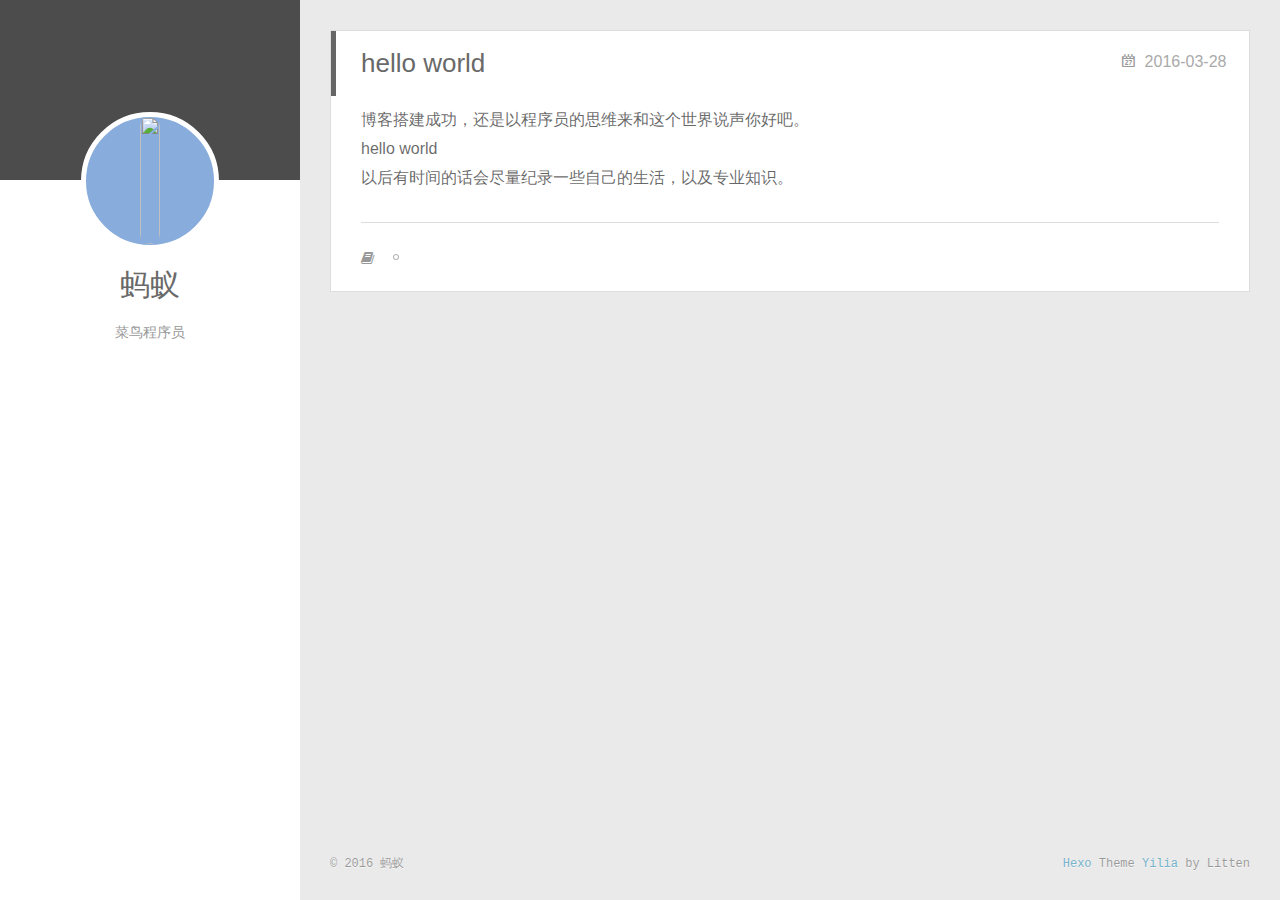
==== commit b266f387: "Site updated: 2016-03-28 15:45:28" ====
--- a/index.html
+++ b/index.html
@@ -16,10 +16,6 @@
 <meta name="twitter:title" content="蚂蚁">
 <meta name="twitter:description">
   
-    <link rel="alternative" href="/atom.xml" title="蚂蚁" type="application/atom+xml">
-  
-  
-    <link rel="icon" href="/favicon.png">
   
   <link rel="stylesheet" href="/css/style.css">
 </head>
@@ -32,7 +28,7 @@
 	<header id="header" class="inner">
 		<a href="/" class="profilepic">
 			
-			<img lazy-src="https://avatars1.githubusercontent.com/u/8723944?v=3&amp;s=460" class="js-avatar">
+			<img src="undefined" class="js-avatar" style="width: 100%;height: 100%;opacity: 1;">
 			
 		</a>
 
@@ -44,46 +40,6 @@
 		<p class="header-subtitle">菜鸟程序员</p>
 		
 
-		
-			<div class="switch-btn">
-				<div class="icon">
-					<div class="icon-ctn">
-						<div class="icon-wrap icon-house" data-idx="0">
-							<div class="birdhouse"></div>
-							<div class="birdhouse_holes"></div>
-						</div>
-						<div class="icon-wrap icon-ribbon hide" data-idx="1">
-							<div class="ribbon"></div>
-						</div>
-						
-						<div class="icon-wrap icon-link hide" data-idx="2">
-							<div class="loopback_l"></div>
-							<div class="loopback_r"></div>
-						</div>
-						
-						
-						<div class="icon-wrap icon-me hide" data-idx="3">
-							<div class="user"></div>
-							<div class="shoulder"></div>
-						</div>
-						
-					</div>
-					
-				</div>
-				<div class="tips-box hide">
-					<div class="tips-arrow"></div>
-					<ul class="tips-inner">
-						<li>Menu</li>
-						<li>Tags</li>
-						
-						<li>Links</li>
-						
-						
-						<li>Über</li>
-						
-					</ul>
-				</div>
-			</div>
 		
 
 		<div class="switch-area">
@@ -92,63 +48,19 @@
 					<nav class="header-menu">
 						<ul>
 						
-							<li><a href="/">主页</a></li>
-				        
-							<li><a href="/archives">所有文章</a></li>
-				        
 						</ul>
 					</nav>
 					<nav class="header-nav">
 						<div class="social">
 							
-								<a class="github" target="_blank" href="https://github.com/yugai" title="github">github</a>
-					        
-								<a class="weibo" target="_blank" href="#" title="weibo">weibo</a>
-					        
-								<a class="rss" target="_blank" href="#" title="rss">rss</a>
-					        
-								<a class="zhihu" target="_blank" href="#" title="zhihu">zhihu</a>
-					        
-								<a class="mail" target="_blank" href="/784787081@qq.com" title="mail">mail</a>
-					        
 						</div>
 					</nav>
 				</section>
 				
 				
-				<section class="switch-part switch-part2">
-					<div class="widget tagcloud" id="js-tagcloud">
-						
-					</div>
-				</section>
-				
-				
-				
-				<section class="switch-part switch-part3">
-					<div id="js-friends">
-					
-			          <a target="_blank" class="main-nav-link switch-friends-link" href="http://localhost:4000/">奥巴马的博客</a>
-			        
-			          <a target="_blank" class="main-nav-link switch-friends-link" href="http://localhost:4000/">卡卡的美丽传说</a>
-			        
-			          <a target="_blank" class="main-nav-link switch-friends-link" href="http://localhost:4000/">本泽马的博客</a>
-			        
-			          <a target="_blank" class="main-nav-link switch-friends-link" href="http://localhost:4000/">吉格斯的博客</a>
-			        
-			          <a target="_blank" class="main-nav-link switch-friends-link" href="http://localhost:4000/">习大大大不同</a>
-			        
-			          <a target="_blank" class="main-nav-link switch-friends-link" href="http://localhost:4000/">托蒂的博客</a>
-			        
-			        </div>
-				</section>
-				
-
-				
-				
-				<section class="switch-part switch-part4">
-				
-					<div id="js-aboutme">爱吃爱玩，爱游戏。 我就是我，是颜色不一样的烟火。</div>
-				</section>
+				
+				
+
 				
 			</div>
 		</div>
@@ -166,7 +78,7 @@
 		<header id="header" class="inner">
 			<div class="profilepic">
 			
-				<img lazy-src="https://avatars1.githubusercontent.com/u/8723944?v=3&amp;s=460" class="js-avatar">
+				<img src="undefined" class="js-avatar" style="width: 100%;height: 100%;opacity: 1;">
 			
 			</div>
 			<hgroup>
@@ -178,26 +90,12 @@
 			<nav class="header-menu">
 				<ul>
 				
-					<li><a href="/">主页</a></li>
-		        
-					<li><a href="/archives">所有文章</a></li>
-		        
 		        <div class="clearfix"></div>
 				</ul>
 			</nav>
 			<nav class="header-nav">
 				<div class="social">
 					
-						<a class="github" target="_blank" href="https://github.com/yugai" title="github">github</a>
-			        
-						<a class="weibo" target="_blank" href="#" title="weibo">weibo</a>
-			        
-						<a class="rss" target="_blank" href="#" title="rss">rss</a>
-			        
-						<a class="zhihu" target="_blank" href="#" title="zhihu">zhihu</a>
-			        
-						<a class="mail" target="_blank" href="/784787081@qq.com" title="mail">mail</a>
-			        
 				</div>
 			</nav>
 		</header>				
@@ -210,20 +108,18 @@
   
     <div class="article-meta">
       <a href="/2016/03/28/hello-world/" class="article-date">
-  	<time datetime="2016-03-28T05:58:42.000Z" itemprop="datePublished">2016-03-28</time>
+  	<time datetime="2016-03-28T07:35:21.000Z" itemprop="datePublished">2016-03-28</time>
 </a>
     </div>
   
   <div class="article-inner">
-    
-      <input type="hidden" class="isFancy" />
     
     
       <header class="article-header">
         
   
     <h1 itemprop="name">
-      <a class="article-title" href="/2016/03/28/hello-world/">Hello World</a>
+      <a class="article-title" href="/2016/03/28/hello-world/">hello world</a>
     </h1>
   
 
@@ -232,15 +128,7 @@
     
     <div class="article-entry" itemprop="articleBody">
       
-        <p>Welcome to <a href="https://hexo.io/" target="_blank" rel="external">Hexo</a>! This is your very first post. Check <a href="https://hexo.io/docs/" target="_blank" rel="external">documentation</a> for more info. If you get any problems when using Hexo, you can find the answer in <a href="https://hexo.io/docs/troubleshooting.html" target="_blank" rel="external">troubleshooting</a> or you can ask me on <a href="https://github.com/hexojs/hexo/issues" target="_blank" rel="external">GitHub</a>.</p>
-<h2 id="Quick-Start"><a href="#Quick-Start" class="headerlink" title="Quick Start"></a>Quick Start</h2><h3 id="Create-a-new-post"><a href="#Create-a-new-post" class="headerlink" title="Create a new post"></a>Create a new post</h3><figure class="highlight bash"><table><tr><td class="gutter"><pre><span class="line">1</span><br></pre></td><td class="code"><pre><span class="line">$ hexo new <span class="string">"My New Post"</span></span><br></pre></td></tr></table></figure>
-<p>More info: <a href="https://hexo.io/docs/writing.html" target="_blank" rel="external">Writing</a></p>
-<h3 id="Run-server"><a href="#Run-server" class="headerlink" title="Run server"></a>Run server</h3><figure class="highlight bash"><table><tr><td class="gutter"><pre><span class="line">1</span><br></pre></td><td class="code"><pre><span class="line">$ hexo server</span><br></pre></td></tr></table></figure>
-<p>More info: <a href="https://hexo.io/docs/server.html" target="_blank" rel="external">Server</a></p>
-<h3 id="Generate-static-files"><a href="#Generate-static-files" class="headerlink" title="Generate static files"></a>Generate static files</h3><figure class="highlight bash"><table><tr><td class="gutter"><pre><span class="line">1</span><br></pre></td><td class="code"><pre><span class="line">$ hexo generate</span><br></pre></td></tr></table></figure>
-<p>More info: <a href="https://hexo.io/docs/generating.html" target="_blank" rel="external">Generating</a></p>
-<h3 id="Deploy-to-remote-sites"><a href="#Deploy-to-remote-sites" class="headerlink" title="Deploy to remote sites"></a>Deploy to remote sites</h3><figure class="highlight bash"><table><tr><td class="gutter"><pre><span class="line">1</span><br></pre></td><td class="code"><pre><span class="line">$ hexo deploy</span><br></pre></td></tr></table></figure>
-<p>More info: <a href="https://hexo.io/docs/deployment.html" target="_blank" rel="external">Deployment</a></p>
+        <p>博客搭建成功，还是以程序员的思维来和这个世界说声你好吧。<br>hello world<br>以后有时间的话会尽量纪录一些自己的生活，以及专业知识。</p>
 
       
     </div>
@@ -249,6 +137,10 @@
       
       
       
+	<div class="article-category tagcloud">
+	<a class="article-category-link" href="/categories/随笔/">随笔</a>
+	</div>
+
 
       
       <div class="clearfix"></div>
@@ -283,20 +175,18 @@
 </footer>
     </div>
     
-  <link rel="stylesheet" href="/fancybox/jquery.fancybox.css">
-
 
 <script>
 	var yiliaConfig = {
-		fancybox: true,
-		mathjax: true,
-		animate: true,
+		fancybox: undefined,
+		mathjax: undefined,
+		animate: undefined,
 		isHome: true,
 		isPost: false,
 		isArchive: false,
 		isTag: false,
 		isCategory: false,
-		open_in_new: false
+		open_in_new: undefined
 	}
 </script>
 <script src="http://7.url.cn/edu/jslib/comb/require-2.1.6,jquery-1.9.1.min.js"></script>
@@ -307,27 +197,6 @@
 
 
 
-<script type="text/x-mathjax-config">
-MathJax.Hub.Config({
-    tex2jax: {
-        inlineMath: [ ['$','$'], ["\\(","\\)"]  ],
-        processEscapes: true,
-        skipTags: ['script', 'noscript', 'style', 'textarea', 'pre', 'code']
-    }
-});
-
-MathJax.Hub.Queue(function() {
-    var all = MathJax.Hub.getAllJax(), i;
-    for(i=0; i < all.length; i += 1) {
-        all[i].SourceElement().parentNode.className += ' has-jax';                 
-    }       
-});
-</script>
-
-<script type="text/javascript" src="http://cdn.mathjax.org/mathjax/latest/MathJax.js?config=TeX-AMS-MML_HTMLorMML">
-</script>
-
-
   </div>
 </body>
 </html>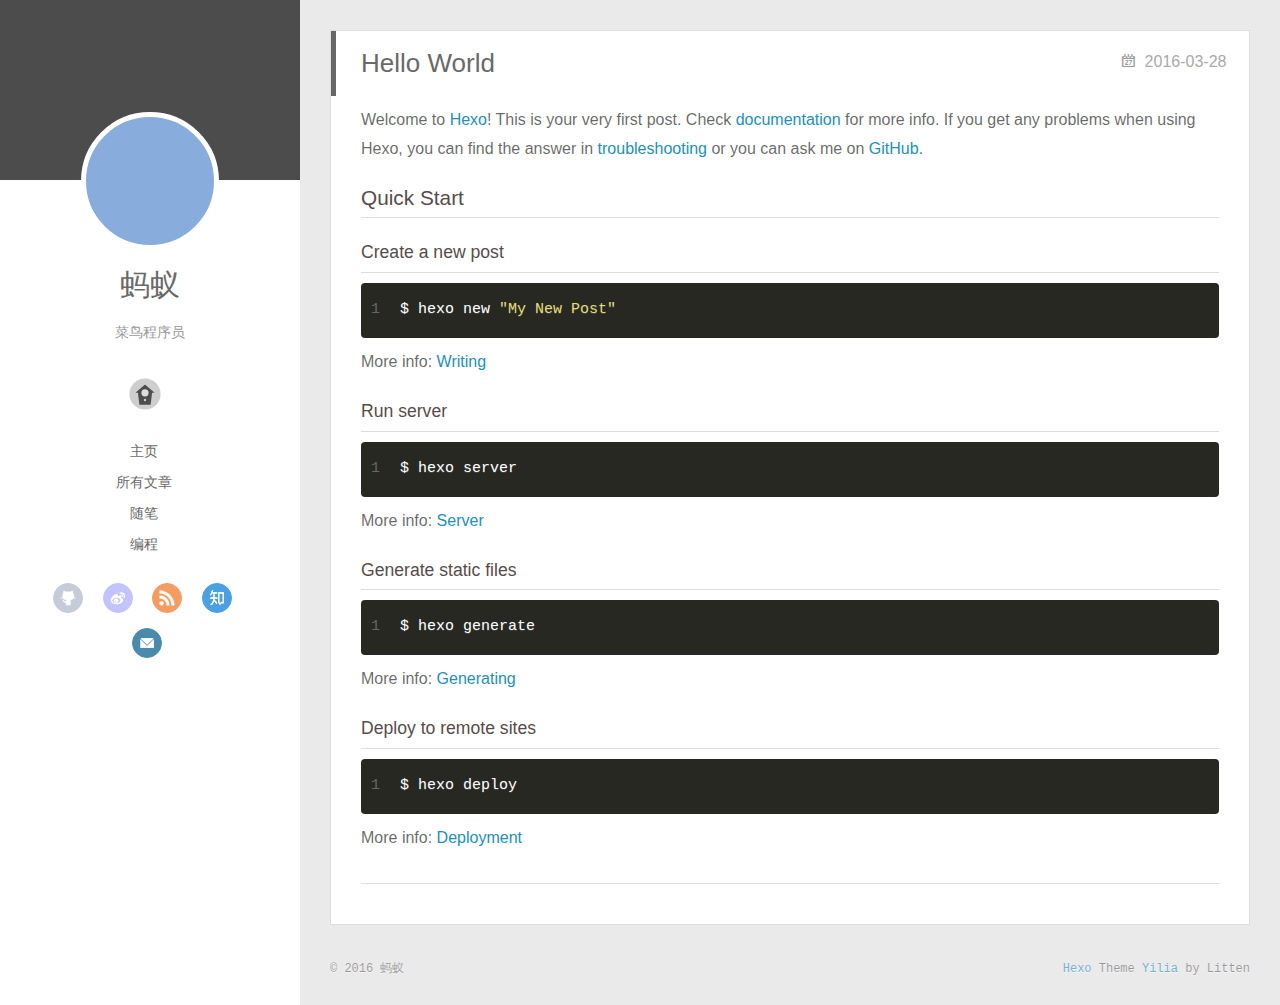
==== commit 24741cc0: "Site updated: 2016-03-28 15:54:09" ====
--- a/index.html
+++ b/index.html
@@ -16,6 +16,10 @@
 <meta name="twitter:title" content="蚂蚁">
 <meta name="twitter:description">
   
+    <link rel="alternative" href="/atom.xml" title="蚂蚁" type="application/atom+xml">
+  
+  
+    <link rel="icon" href="/favicon.png">
   
   <link rel="stylesheet" href="/css/style.css">
 </head>
@@ -28,7 +32,7 @@
 	<header id="header" class="inner">
 		<a href="/" class="profilepic">
 			
-			<img src="undefined" class="js-avatar" style="width: 100%;height: 100%;opacity: 1;">
+			<img lazy-src="https://avatars1.githubusercontent.com/u/8723944?v=3&amp;s=460" class="js-avatar">
 			
 		</a>
 
@@ -40,6 +44,46 @@
 		<p class="header-subtitle">菜鸟程序员</p>
 		
 
+		
+			<div class="switch-btn">
+				<div class="icon">
+					<div class="icon-ctn">
+						<div class="icon-wrap icon-house" data-idx="0">
+							<div class="birdhouse"></div>
+							<div class="birdhouse_holes"></div>
+						</div>
+						<div class="icon-wrap icon-ribbon hide" data-idx="1">
+							<div class="ribbon"></div>
+						</div>
+						
+						<div class="icon-wrap icon-link hide" data-idx="2">
+							<div class="loopback_l"></div>
+							<div class="loopback_r"></div>
+						</div>
+						
+						
+						<div class="icon-wrap icon-me hide" data-idx="3">
+							<div class="user"></div>
+							<div class="shoulder"></div>
+						</div>
+						
+					</div>
+					
+				</div>
+				<div class="tips-box hide">
+					<div class="tips-arrow"></div>
+					<ul class="tips-inner">
+						<li>Menu</li>
+						<li>Tags</li>
+						
+						<li>Links</li>
+						
+						
+						<li>Über</li>
+						
+					</ul>
+				</div>
+			</div>
 		
 
 		<div class="switch-area">
@@ -48,19 +92,67 @@
 					<nav class="header-menu">
 						<ul>
 						
+							<li><a href="/">主页</a></li>
+				        
+							<li><a href="/archives">所有文章</a></li>
+				        
+							<li><a href="/tags/随笔">随笔</a></li>
+				        
+							<li><a href="/tags/编程">编程</a></li>
+				        
 						</ul>
 					</nav>
 					<nav class="header-nav">
 						<div class="social">
 							
+								<a class="github" target="_blank" href="https://github.com/yugai" title="github">github</a>
+					        
+								<a class="weibo" target="_blank" href="#" title="weibo">weibo</a>
+					        
+								<a class="rss" target="_blank" href="#" title="rss">rss</a>
+					        
+								<a class="zhihu" target="_blank" href="#" title="zhihu">zhihu</a>
+					        
+								<a class="mail" target="_blank" href="/784787081@qq.com" title="mail">mail</a>
+					        
 						</div>
 					</nav>
 				</section>
 				
 				
-				
-				
-
+				<section class="switch-part switch-part2">
+					<div class="widget tagcloud" id="js-tagcloud">
+						
+					</div>
+				</section>
+				
+				
+				
+				<section class="switch-part switch-part3">
+					<div id="js-friends">
+					
+			          <a target="_blank" class="main-nav-link switch-friends-link" href="http://localhost:4000/">奥巴马的博客</a>
+			        
+			          <a target="_blank" class="main-nav-link switch-friends-link" href="http://localhost:4000/">卡卡的美丽传说</a>
+			        
+			          <a target="_blank" class="main-nav-link switch-friends-link" href="http://localhost:4000/">本泽马的博客</a>
+			        
+			          <a target="_blank" class="main-nav-link switch-friends-link" href="http://localhost:4000/">吉格斯的博客</a>
+			        
+			          <a target="_blank" class="main-nav-link switch-friends-link" href="http://localhost:4000/">习大大大不同</a>
+			        
+			          <a target="_blank" class="main-nav-link switch-friends-link" href="http://localhost:4000/">托蒂的博客</a>
+			        
+			        </div>
+				</section>
+				
+
+				
+				
+				<section class="switch-part switch-part4">
+				
+					<div id="js-aboutme">爱吃爱玩，爱游戏。 我就是我，是颜色不一样的烟火。</div>
+				</section>
 				
 			</div>
 		</div>
@@ -78,7 +170,7 @@
 		<header id="header" class="inner">
 			<div class="profilepic">
 			
-				<img src="undefined" class="js-avatar" style="width: 100%;height: 100%;opacity: 1;">
+				<img lazy-src="https://avatars1.githubusercontent.com/u/8723944?v=3&amp;s=460" class="js-avatar">
 			
 			</div>
 			<hgroup>
@@ -90,12 +182,30 @@
 			<nav class="header-menu">
 				<ul>
 				
+					<li><a href="/">主页</a></li>
+		        
+					<li><a href="/archives">所有文章</a></li>
+		        
+					<li><a href="/tags/随笔">随笔</a></li>
+		        
+					<li><a href="/tags/编程">编程</a></li>
+		        
 		        <div class="clearfix"></div>
 				</ul>
 			</nav>
 			<nav class="header-nav">
 				<div class="social">
 					
+						<a class="github" target="_blank" href="https://github.com/yugai" title="github">github</a>
+			        
+						<a class="weibo" target="_blank" href="#" title="weibo">weibo</a>
+			        
+						<a class="rss" target="_blank" href="#" title="rss">rss</a>
+			        
+						<a class="zhihu" target="_blank" href="#" title="zhihu">zhihu</a>
+			        
+						<a class="mail" target="_blank" href="/784787081@qq.com" title="mail">mail</a>
+			        
 				</div>
 			</nav>
 		</header>				
@@ -108,18 +218,20 @@
   
     <div class="article-meta">
       <a href="/2016/03/28/hello-world/" class="article-date">
-  	<time datetime="2016-03-28T07:35:21.000Z" itemprop="datePublished">2016-03-28</time>
+  	<time datetime="2016-03-28T05:58:42.000Z" itemprop="datePublished">2016-03-28</time>
 </a>
     </div>
   
   <div class="article-inner">
+    
+      <input type="hidden" class="isFancy" />
     
     
       <header class="article-header">
         
   
     <h1 itemprop="name">
-      <a class="article-title" href="/2016/03/28/hello-world/">hello world</a>
+      <a class="article-title" href="/2016/03/28/hello-world/">Hello World</a>
     </h1>
   
 
@@ -128,7 +240,15 @@
     
     <div class="article-entry" itemprop="articleBody">
       
-        <p>博客搭建成功，还是以程序员的思维来和这个世界说声你好吧。<br>hello world<br>以后有时间的话会尽量纪录一些自己的生活，以及专业知识。</p>
+        <p>Welcome to <a href="https://hexo.io/" target="_blank" rel="external">Hexo</a>! This is your very first post. Check <a href="https://hexo.io/docs/" target="_blank" rel="external">documentation</a> for more info. If you get any problems when using Hexo, you can find the answer in <a href="https://hexo.io/docs/troubleshooting.html" target="_blank" rel="external">troubleshooting</a> or you can ask me on <a href="https://github.com/hexojs/hexo/issues" target="_blank" rel="external">GitHub</a>.</p>
+<h2 id="Quick-Start"><a href="#Quick-Start" class="headerlink" title="Quick Start"></a>Quick Start</h2><h3 id="Create-a-new-post"><a href="#Create-a-new-post" class="headerlink" title="Create a new post"></a>Create a new post</h3><figure class="highlight bash"><table><tr><td class="gutter"><pre><span class="line">1</span><br></pre></td><td class="code"><pre><span class="line">$ hexo new <span class="string">"My New Post"</span></span><br></pre></td></tr></table></figure>
+<p>More info: <a href="https://hexo.io/docs/writing.html" target="_blank" rel="external">Writing</a></p>
+<h3 id="Run-server"><a href="#Run-server" class="headerlink" title="Run server"></a>Run server</h3><figure class="highlight bash"><table><tr><td class="gutter"><pre><span class="line">1</span><br></pre></td><td class="code"><pre><span class="line">$ hexo server</span><br></pre></td></tr></table></figure>
+<p>More info: <a href="https://hexo.io/docs/server.html" target="_blank" rel="external">Server</a></p>
+<h3 id="Generate-static-files"><a href="#Generate-static-files" class="headerlink" title="Generate static files"></a>Generate static files</h3><figure class="highlight bash"><table><tr><td class="gutter"><pre><span class="line">1</span><br></pre></td><td class="code"><pre><span class="line">$ hexo generate</span><br></pre></td></tr></table></figure>
+<p>More info: <a href="https://hexo.io/docs/generating.html" target="_blank" rel="external">Generating</a></p>
+<h3 id="Deploy-to-remote-sites"><a href="#Deploy-to-remote-sites" class="headerlink" title="Deploy to remote sites"></a>Deploy to remote sites</h3><figure class="highlight bash"><table><tr><td class="gutter"><pre><span class="line">1</span><br></pre></td><td class="code"><pre><span class="line">$ hexo deploy</span><br></pre></td></tr></table></figure>
+<p>More info: <a href="https://hexo.io/docs/deployment.html" target="_blank" rel="external">Deployment</a></p>
 
       
     </div>
@@ -137,10 +257,6 @@
       
       
       
-	<div class="article-category tagcloud">
-	<a class="article-category-link" href="/categories/随笔/">随笔</a>
-	</div>
-
 
       
       <div class="clearfix"></div>
@@ -175,18 +291,20 @@
 </footer>
     </div>
     
+  <link rel="stylesheet" href="/fancybox/jquery.fancybox.css">
+
 
 <script>
 	var yiliaConfig = {
-		fancybox: undefined,
-		mathjax: undefined,
-		animate: undefined,
+		fancybox: true,
+		mathjax: true,
+		animate: true,
 		isHome: true,
 		isPost: false,
 		isArchive: false,
 		isTag: false,
 		isCategory: false,
-		open_in_new: undefined
+		open_in_new: false
 	}
 </script>
 <script src="http://7.url.cn/edu/jslib/comb/require-2.1.6,jquery-1.9.1.min.js"></script>
@@ -197,6 +315,27 @@
 
 
 
+<script type="text/x-mathjax-config">
+MathJax.Hub.Config({
+    tex2jax: {
+        inlineMath: [ ['$','$'], ["\\(","\\)"]  ],
+        processEscapes: true,
+        skipTags: ['script', 'noscript', 'style', 'textarea', 'pre', 'code']
+    }
+});
+
+MathJax.Hub.Queue(function() {
+    var all = MathJax.Hub.getAllJax(), i;
+    for(i=0; i < all.length; i += 1) {
+        all[i].SourceElement().parentNode.className += ' has-jax';                 
+    }       
+});
+</script>
+
+<script type="text/javascript" src="http://cdn.mathjax.org/mathjax/latest/MathJax.js?config=TeX-AMS-MML_HTMLorMML">
+</script>
+
+
   </div>
 </body>
 </html>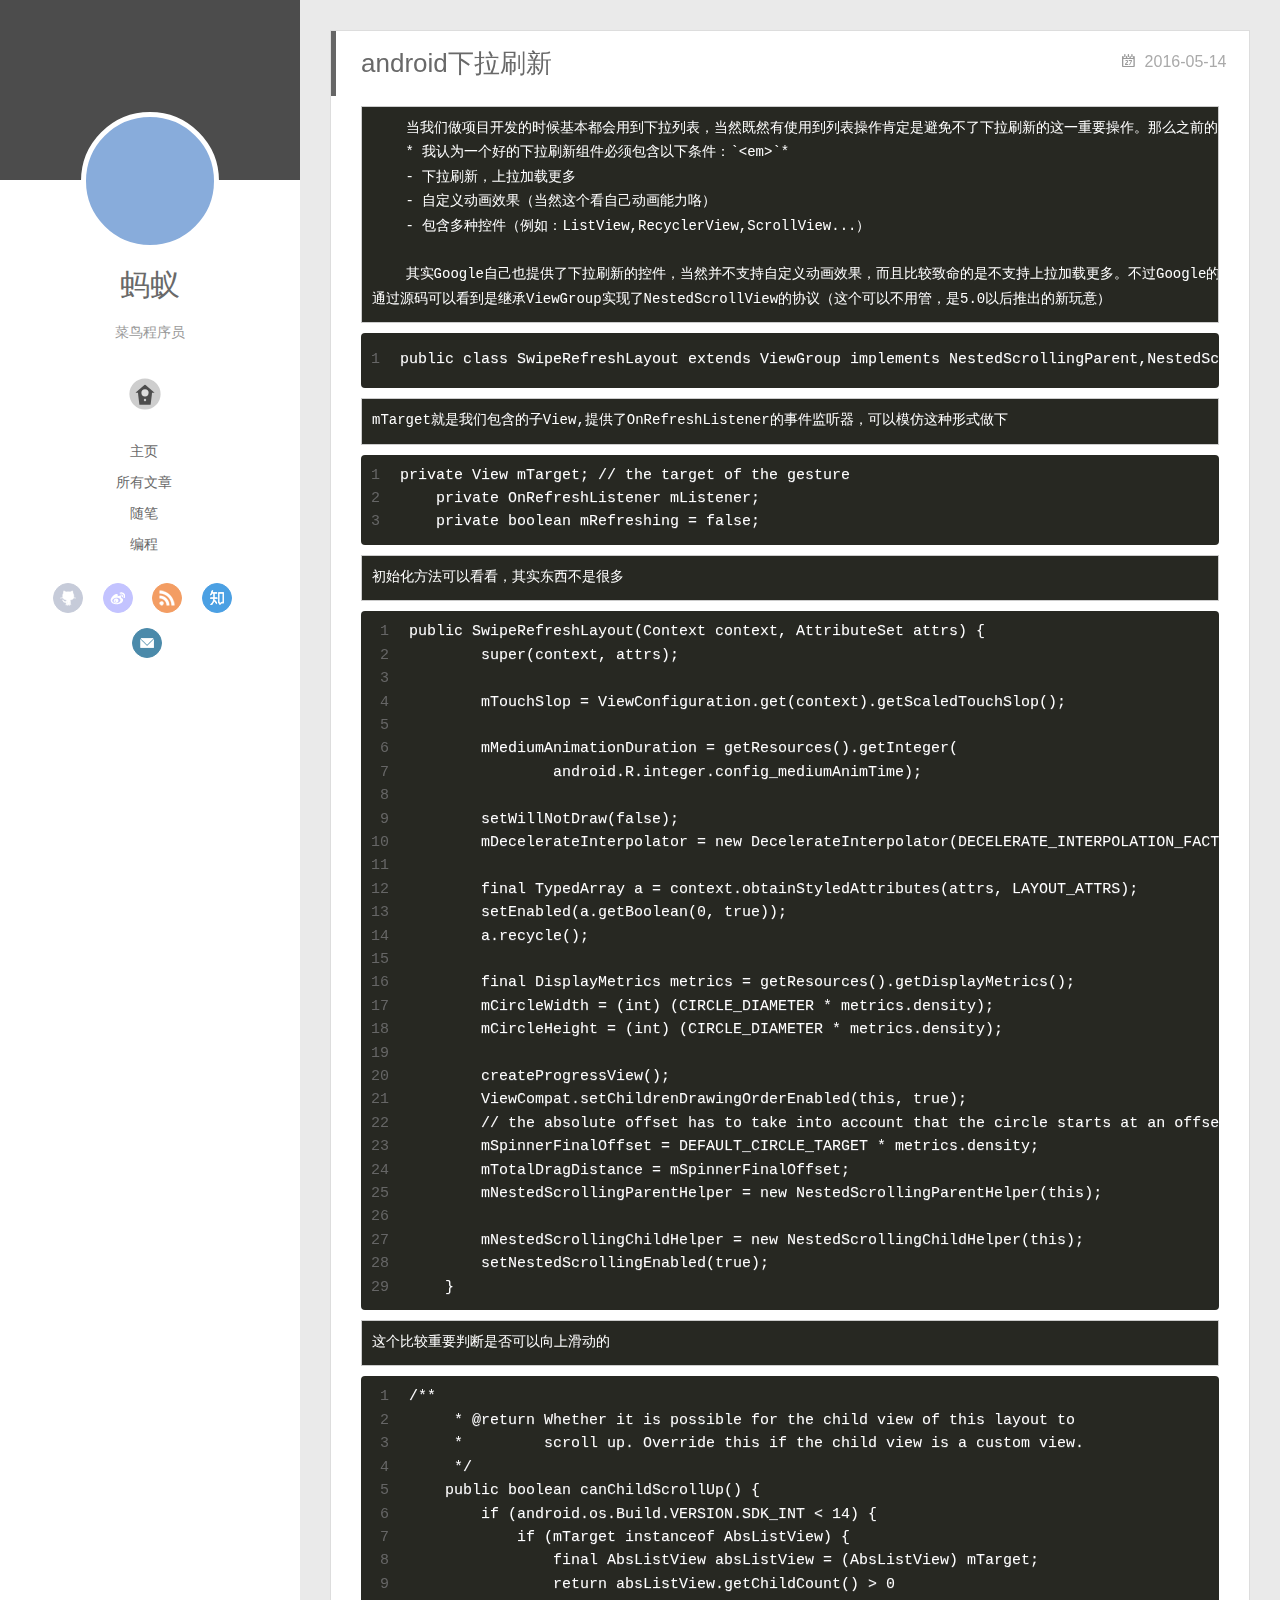
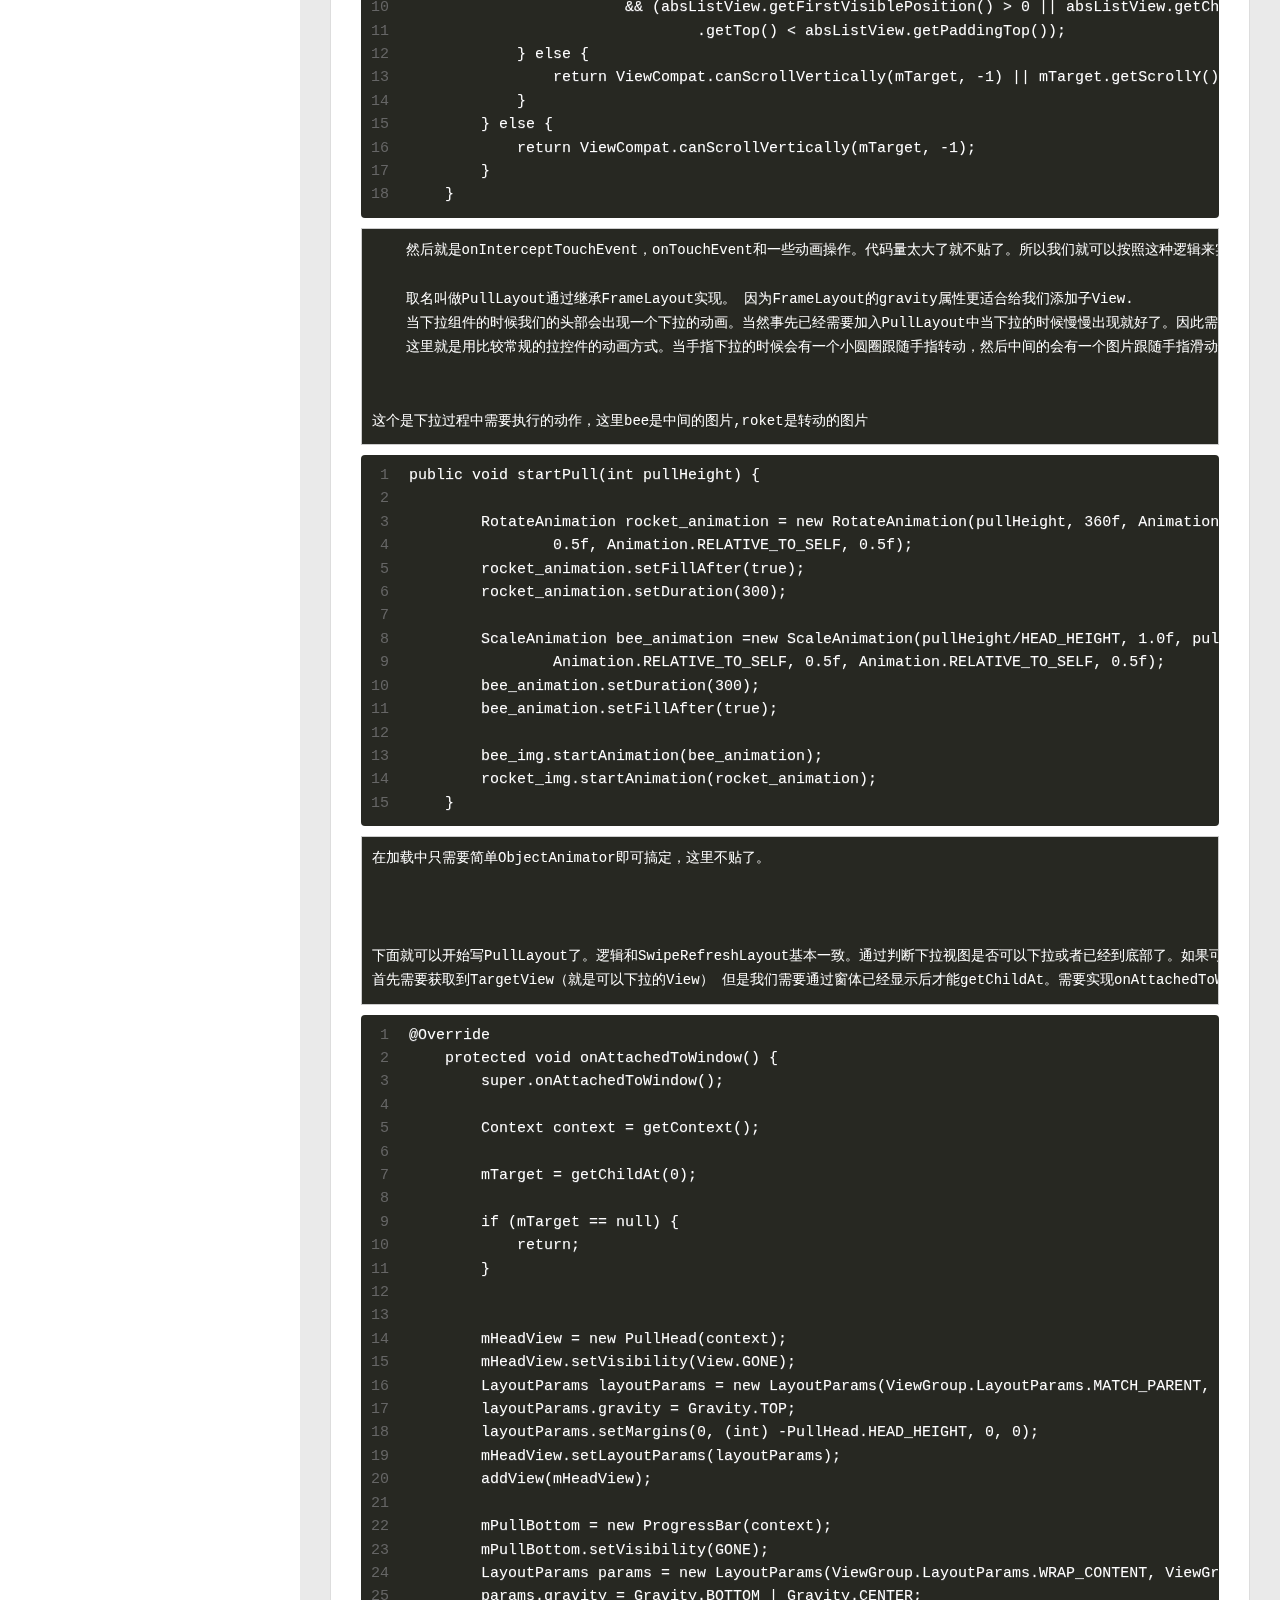
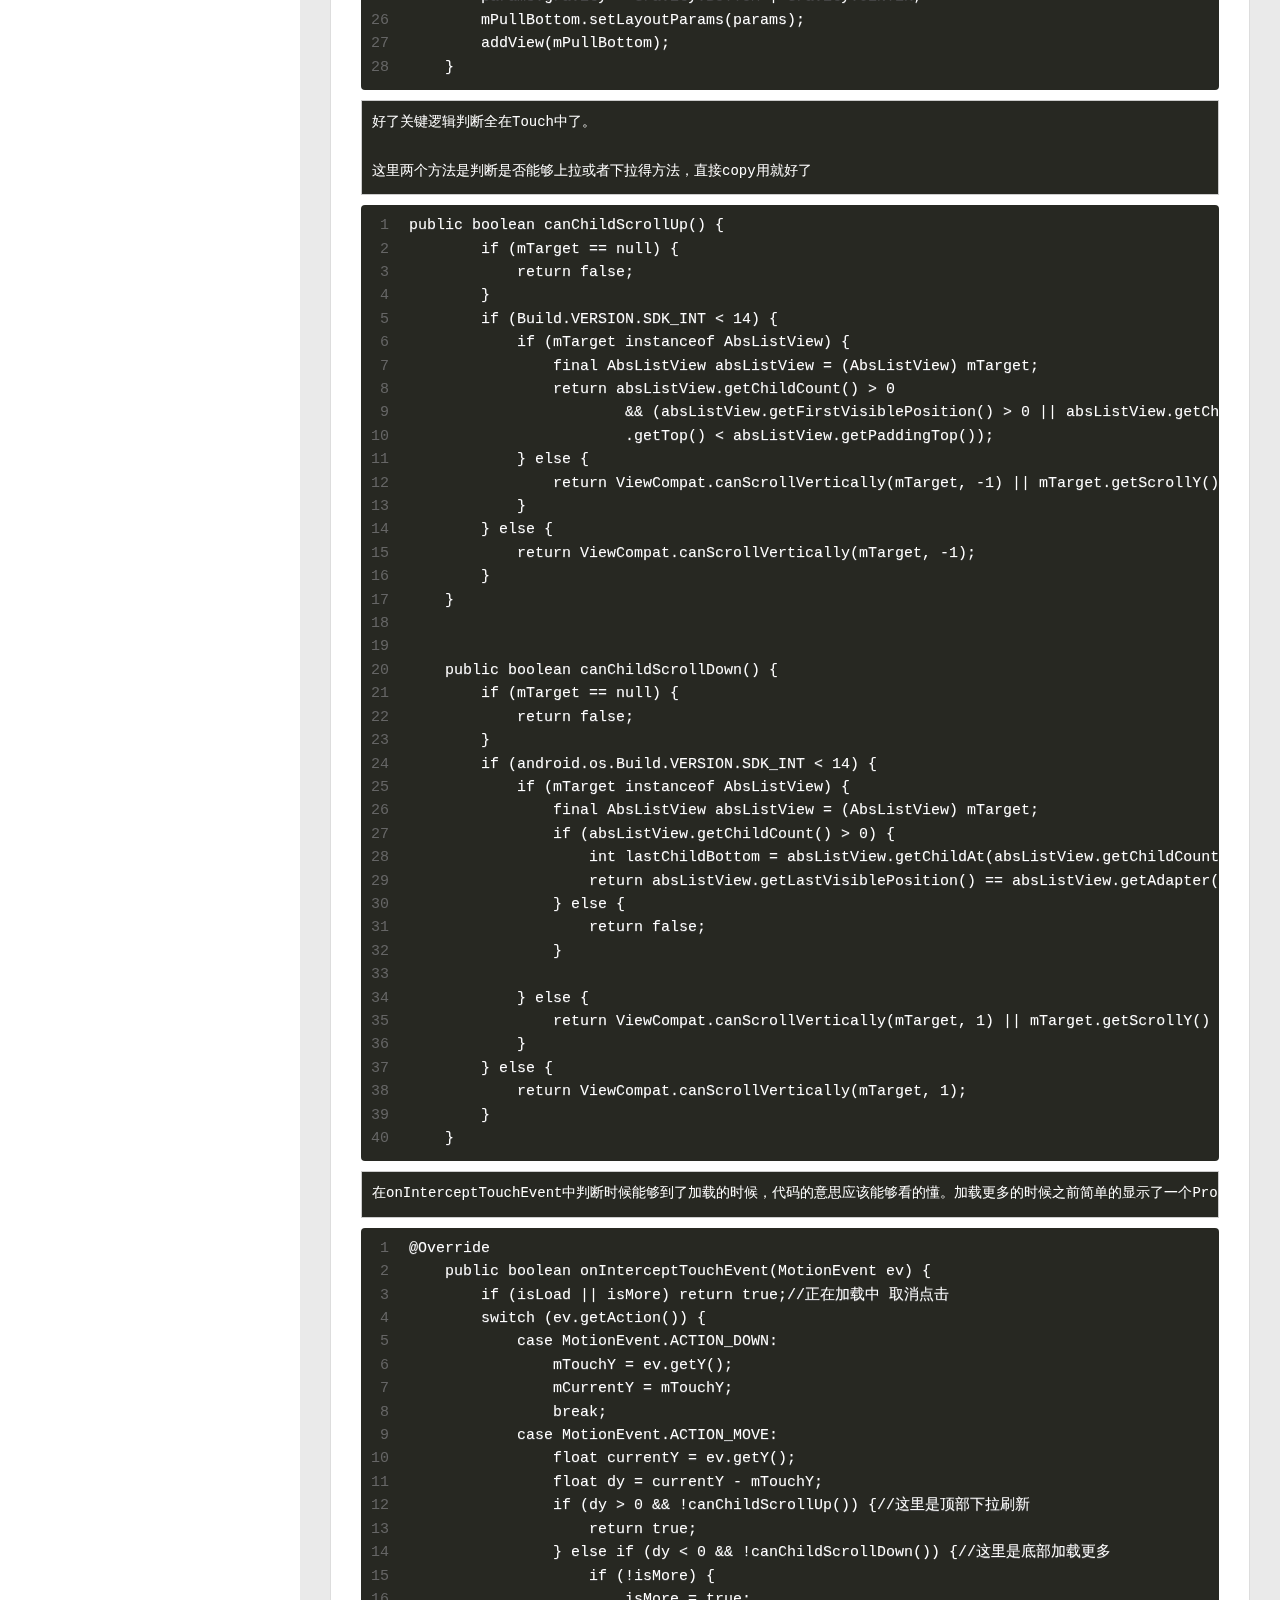
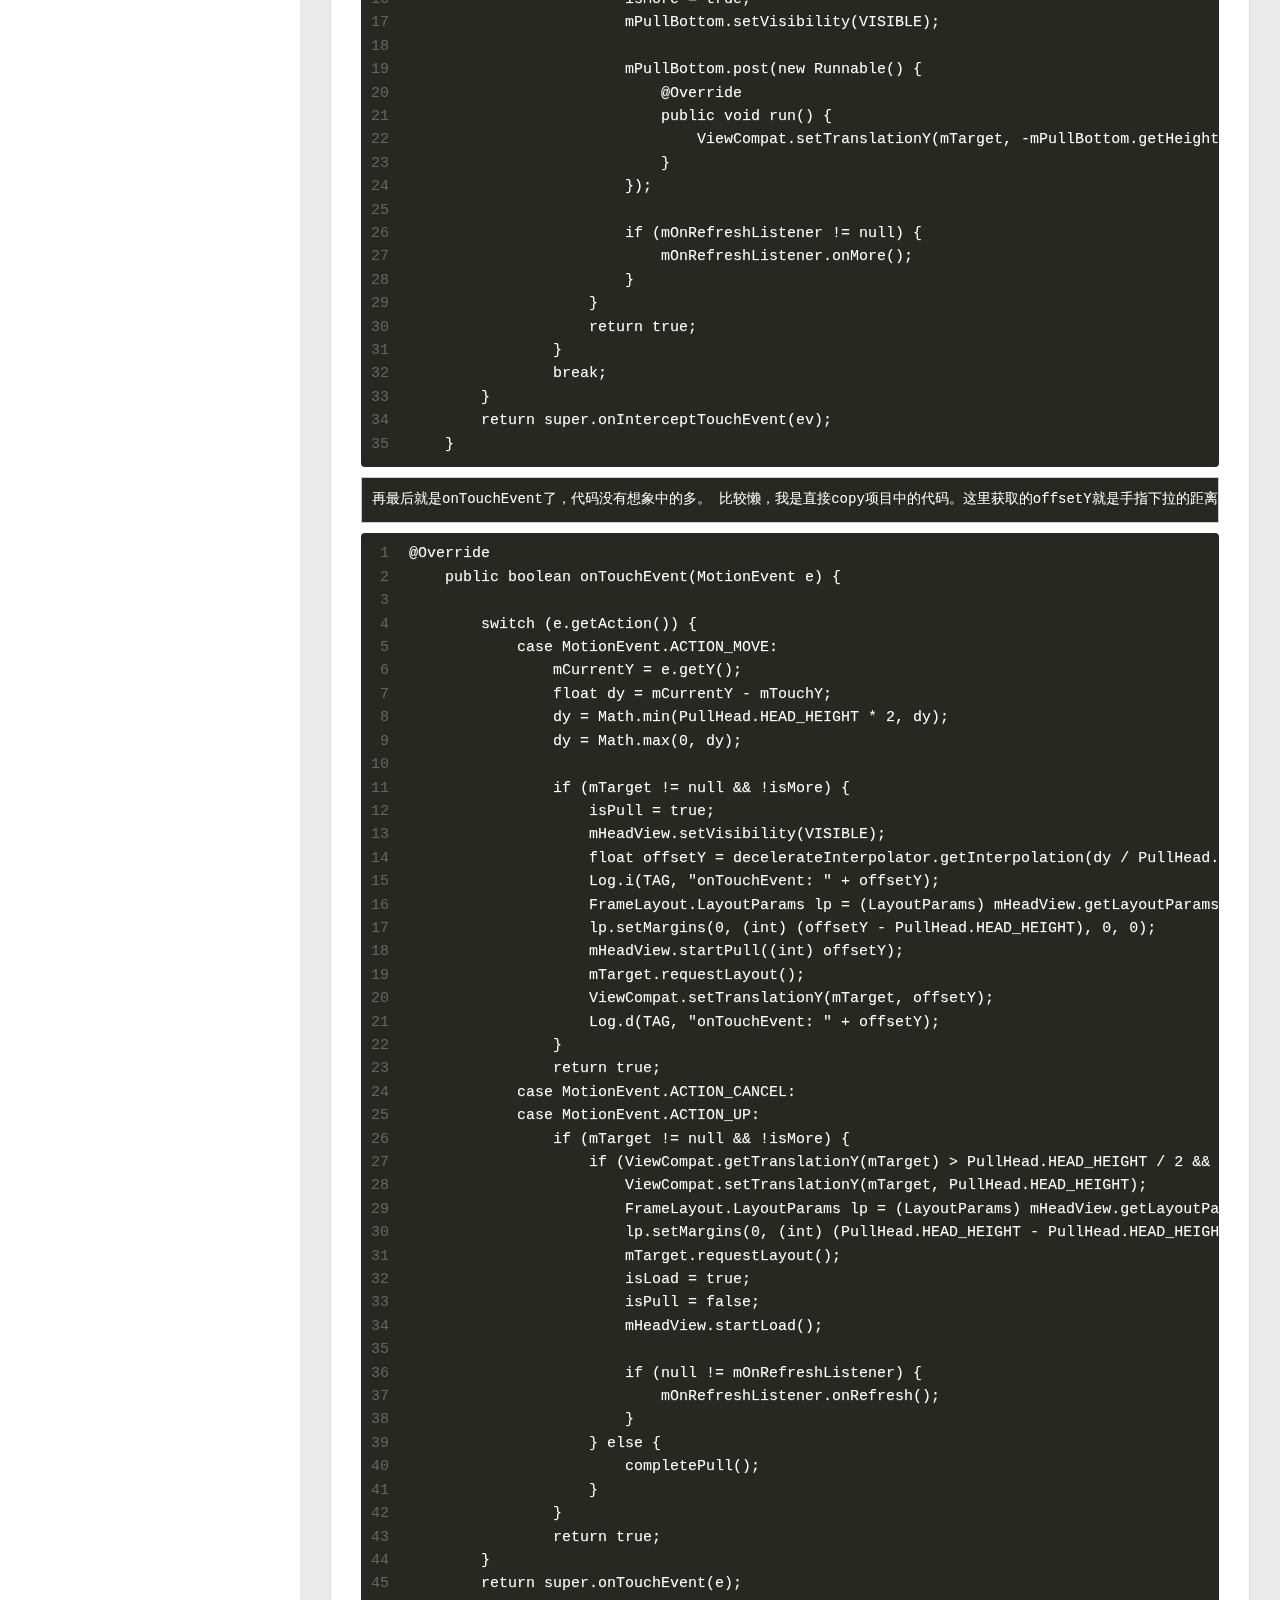
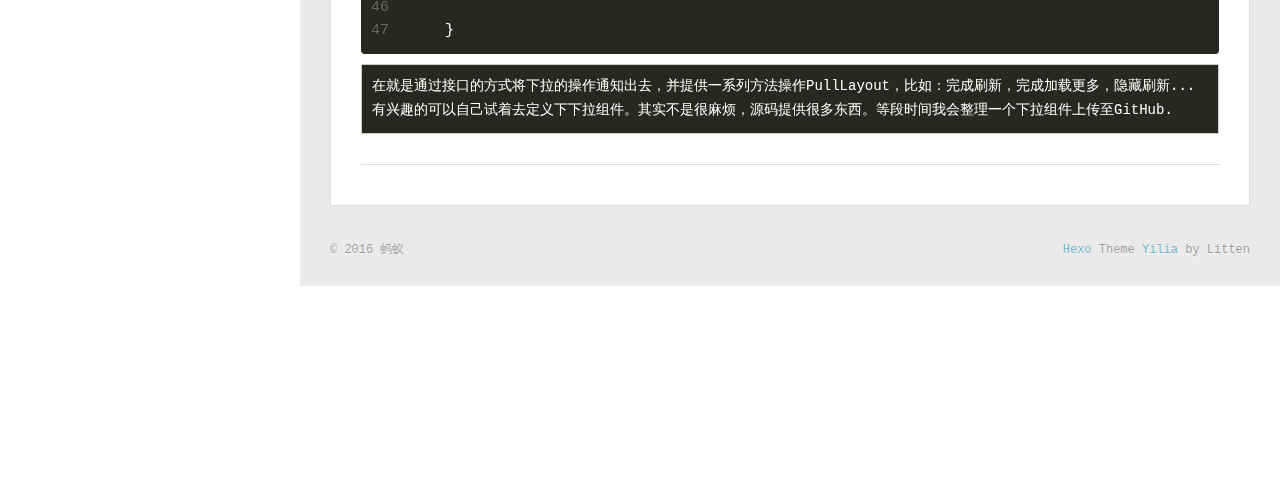
==== commit 451dbf46: "Site updated: 2016-05-15 02:10:44" ====
--- a/index.html
+++ b/index.html
@@ -73,13 +73,13 @@
 				<div class="tips-box hide">
 					<div class="tips-arrow"></div>
 					<ul class="tips-inner">
-						<li>Menu</li>
-						<li>Tags</li>
-						
-						<li>Links</li>
-						
-						
-						<li>Über</li>
+						<li>菜单</li>
+						<li>标签</li>
+						
+						<li>友情链接</li>
+						
+						
+						<li>关于我</li>
 						
 					</ul>
 				</div>
@@ -96,9 +96,9 @@
 				        
 							<li><a href="/archives">所有文章</a></li>
 				        
-							<li><a href="/tags/随笔">随笔</a></li>
+							<li><a href="/essay">随笔</a></li>
 				        
-							<li><a href="/tags/编程">编程</a></li>
+							<li><a href="/code">编程</a></li>
 				        
 						</ul>
 					</nav>
@@ -131,17 +131,9 @@
 				<section class="switch-part switch-part3">
 					<div id="js-friends">
 					
-			          <a target="_blank" class="main-nav-link switch-friends-link" href="http://localhost:4000/">奥巴马的博客</a>
-			        
-			          <a target="_blank" class="main-nav-link switch-friends-link" href="http://localhost:4000/">卡卡的美丽传说</a>
-			        
-			          <a target="_blank" class="main-nav-link switch-friends-link" href="http://localhost:4000/">本泽马的博客</a>
-			        
-			          <a target="_blank" class="main-nav-link switch-friends-link" href="http://localhost:4000/">吉格斯的博客</a>
-			        
-			          <a target="_blank" class="main-nav-link switch-friends-link" href="http://localhost:4000/">习大大大不同</a>
-			        
-			          <a target="_blank" class="main-nav-link switch-friends-link" href="http://localhost:4000/">托蒂的博客</a>
+			          <a target="_blank" class="main-nav-link switch-friends-link" href="http://itangqi.me">汤奇同学</a>
+			        
+			          <a target="_blank" class="main-nav-link switch-friends-link" href="http://my.csdn.net/lmj623565791">hongyang</a>
 			        
 			        </div>
 				</section>
@@ -186,9 +178,9 @@
 		        
 					<li><a href="/archives">所有文章</a></li>
 		        
-					<li><a href="/tags/随笔">随笔</a></li>
+					<li><a href="/essay">随笔</a></li>
 		        
-					<li><a href="/tags/编程">编程</a></li>
+					<li><a href="/code">编程</a></li>
 		        
 		        <div class="clearfix"></div>
 				</ul>
@@ -214,11 +206,11 @@
 
       <div class="body-wrap">
   
-    <article id="post-hello-world" class="article article-type-post" itemscope itemprop="blogPost">
+    <article id="post-android下拉刷新" class="article article-type-post" itemscope itemprop="blogPost">
   
     <div class="article-meta">
-      <a href="/2016/03/28/hello-world/" class="article-date">
-  	<time datetime="2016-03-28T05:58:42.000Z" itemprop="datePublished">2016-03-28</time>
+      <a href="/2016/05/14/android下拉刷新/" class="article-date">
+  	<time datetime="2016-05-14T15:08:27.000Z" itemprop="datePublished">2016-05-14</time>
 </a>
     </div>
   
@@ -231,7 +223,7 @@
         
   
     <h1 itemprop="name">
-      <a class="article-title" href="/2016/03/28/hello-world/">Hello World</a>
+      <a class="article-title" href="/2016/05/14/android下拉刷新/">android下拉刷新</a>
     </h1>
   
 
@@ -240,16 +232,48 @@
     
     <div class="article-entry" itemprop="articleBody">
       
-        <p>Welcome to <a href="https://hexo.io/" target="_blank" rel="external">Hexo</a>! This is your very first post. Check <a href="https://hexo.io/docs/" target="_blank" rel="external">documentation</a> for more info. If you get any problems when using Hexo, you can find the answer in <a href="https://hexo.io/docs/troubleshooting.html" target="_blank" rel="external">troubleshooting</a> or you can ask me on <a href="https://github.com/hexojs/hexo/issues" target="_blank" rel="external">GitHub</a>.</p>
-<h2 id="Quick-Start"><a href="#Quick-Start" class="headerlink" title="Quick Start"></a>Quick Start</h2><h3 id="Create-a-new-post"><a href="#Create-a-new-post" class="headerlink" title="Create a new post"></a>Create a new post</h3><figure class="highlight bash"><table><tr><td class="gutter"><pre><span class="line">1</span><br></pre></td><td class="code"><pre><span class="line">$ hexo new <span class="string">"My New Post"</span></span><br></pre></td></tr></table></figure>
-<p>More info: <a href="https://hexo.io/docs/writing.html" target="_blank" rel="external">Writing</a></p>
-<h3 id="Run-server"><a href="#Run-server" class="headerlink" title="Run server"></a>Run server</h3><figure class="highlight bash"><table><tr><td class="gutter"><pre><span class="line">1</span><br></pre></td><td class="code"><pre><span class="line">$ hexo server</span><br></pre></td></tr></table></figure>
-<p>More info: <a href="https://hexo.io/docs/server.html" target="_blank" rel="external">Server</a></p>
-<h3 id="Generate-static-files"><a href="#Generate-static-files" class="headerlink" title="Generate static files"></a>Generate static files</h3><figure class="highlight bash"><table><tr><td class="gutter"><pre><span class="line">1</span><br></pre></td><td class="code"><pre><span class="line">$ hexo generate</span><br></pre></td></tr></table></figure>
-<p>More info: <a href="https://hexo.io/docs/generating.html" target="_blank" rel="external">Generating</a></p>
-<h3 id="Deploy-to-remote-sites"><a href="#Deploy-to-remote-sites" class="headerlink" title="Deploy to remote sites"></a>Deploy to remote sites</h3><figure class="highlight bash"><table><tr><td class="gutter"><pre><span class="line">1</span><br></pre></td><td class="code"><pre><span class="line">$ hexo deploy</span><br></pre></td></tr></table></figure>
-<p>More info: <a href="https://hexo.io/docs/deployment.html" target="_blank" rel="external">Deployment</a></p>
-
+        <pre><code>    当我们做项目开发的时候基本都会用到下拉列表，当然既然有使用到列表操作肯定是避免不了下拉刷新的这一重要操作。那么之前的项目我们肯定使用的好多githua上面优秀的开源库。可是别人的始终的别人的，可定制性不高，还要去学习掌握其API，与其这样还不如自己去写一个属于自己的下拉刷新组件。
+    * 我认为一个好的下拉刷新组件必须包含以下条件：`&lt;em&gt;`*
+    - 下拉刷新，上拉加载更多
+    - 自定义动画效果（当然这个看自己动画能力咯）
+    - 包含多种控件（例如：ListView,RecyclerView,ScrollView...）
+
+    其实Google自己也提供了下拉刷新的控件，当然并不支持自定义动画效果，而且比较致命的是不支持上拉加载更多。不过Google的东西我们还是要学习下的。之前我们自定下拉刷下的一种方案就是通过继承ListView实现onTouchEvent方法，通过addHeaderView和addFooterView来实现下拉刷新效果，这种方式并不很好，因为我们项目中可能不仅仅在ListView上使用下拉动作。可能还有ScrollView，Gridview...这个时候我们不能去重写所有的控件，这样难度会非常大。刚刚提到Google自带下拉刷新控件是一种很优雅的设计方式。通过继承ViewGroup完成子控件的下拉操作。下面就来一步步的实现通过继承ViewGroup完成刷新组件
+通过源码可以看到是继承ViewGroup实现了NestedScrollView的协议（这个可以不用管，是5.0以后推出的新玩意）
+</code></pre><figure class="highlight plain"><table><tr><td class="gutter"><pre><span class="line">1</span><br></pre></td><td class="code"><pre><span class="line">public class SwipeRefreshLayout extends ViewGroup implements NestedScrollingParent,NestedScrollingChild</span><br></pre></td></tr></table></figure>
+<pre><code>mTarget就是我们包含的子View,提供了OnRefreshListener的事件监听器，可以模仿这种形式做下
+</code></pre><figure class="highlight plain"><table><tr><td class="gutter"><pre><span class="line">1</span><br><span class="line">2</span><br><span class="line">3</span><br></pre></td><td class="code"><pre><span class="line">private View mTarget; // the target of the gesture</span><br><span class="line">    private OnRefreshListener mListener;</span><br><span class="line">    private boolean mRefreshing = false;</span><br></pre></td></tr></table></figure>
+<pre><code>初始化方法可以看看，其实东西不是很多
+</code></pre><figure class="highlight plain"><table><tr><td class="gutter"><pre><span class="line">1</span><br><span class="line">2</span><br><span class="line">3</span><br><span class="line">4</span><br><span class="line">5</span><br><span class="line">6</span><br><span class="line">7</span><br><span class="line">8</span><br><span class="line">9</span><br><span class="line">10</span><br><span class="line">11</span><br><span class="line">12</span><br><span class="line">13</span><br><span class="line">14</span><br><span class="line">15</span><br><span class="line">16</span><br><span class="line">17</span><br><span class="line">18</span><br><span class="line">19</span><br><span class="line">20</span><br><span class="line">21</span><br><span class="line">22</span><br><span class="line">23</span><br><span class="line">24</span><br><span class="line">25</span><br><span class="line">26</span><br><span class="line">27</span><br><span class="line">28</span><br><span class="line">29</span><br></pre></td><td class="code"><pre><span class="line">public SwipeRefreshLayout(Context context, AttributeSet attrs) &#123;</span><br><span class="line">        super(context, attrs);</span><br><span class="line"></span><br><span class="line">        mTouchSlop = ViewConfiguration.get(context).getScaledTouchSlop();</span><br><span class="line"></span><br><span class="line">        mMediumAnimationDuration = getResources().getInteger(</span><br><span class="line">                android.R.integer.config_mediumAnimTime);</span><br><span class="line"></span><br><span class="line">        setWillNotDraw(false);</span><br><span class="line">        mDecelerateInterpolator = new DecelerateInterpolator(DECELERATE_INTERPOLATION_FACTOR);</span><br><span class="line"></span><br><span class="line">        final TypedArray a = context.obtainStyledAttributes(attrs, LAYOUT_ATTRS);</span><br><span class="line">        setEnabled(a.getBoolean(0, true));</span><br><span class="line">        a.recycle();</span><br><span class="line"></span><br><span class="line">        final DisplayMetrics metrics = getResources().getDisplayMetrics();</span><br><span class="line">        mCircleWidth = (int) (CIRCLE_DIAMETER * metrics.density);</span><br><span class="line">        mCircleHeight = (int) (CIRCLE_DIAMETER * metrics.density);</span><br><span class="line"></span><br><span class="line">        createProgressView();</span><br><span class="line">        ViewCompat.setChildrenDrawingOrderEnabled(this, true);</span><br><span class="line">        // the absolute offset has to take into account that the circle starts at an offset</span><br><span class="line">        mSpinnerFinalOffset = DEFAULT_CIRCLE_TARGET * metrics.density;</span><br><span class="line">        mTotalDragDistance = mSpinnerFinalOffset;</span><br><span class="line">        mNestedScrollingParentHelper = new NestedScrollingParentHelper(this);</span><br><span class="line"></span><br><span class="line">        mNestedScrollingChildHelper = new NestedScrollingChildHelper(this);</span><br><span class="line">        setNestedScrollingEnabled(true);</span><br><span class="line">    &#125;</span><br></pre></td></tr></table></figure>
+<pre><code>这个比较重要判断是否可以向上滑动的
+</code></pre><figure class="highlight plain"><table><tr><td class="gutter"><pre><span class="line">1</span><br><span class="line">2</span><br><span class="line">3</span><br><span class="line">4</span><br><span class="line">5</span><br><span class="line">6</span><br><span class="line">7</span><br><span class="line">8</span><br><span class="line">9</span><br><span class="line">10</span><br><span class="line">11</span><br><span class="line">12</span><br><span class="line">13</span><br><span class="line">14</span><br><span class="line">15</span><br><span class="line">16</span><br><span class="line">17</span><br><span class="line">18</span><br></pre></td><td class="code"><pre><span class="line">/**</span><br><span class="line">     * @return Whether it is possible for the child view of this layout to</span><br><span class="line">     *         scroll up. Override this if the child view is a custom view.</span><br><span class="line">     */</span><br><span class="line">    public boolean canChildScrollUp() &#123;</span><br><span class="line">        if (android.os.Build.VERSION.SDK_INT &lt; 14) &#123;</span><br><span class="line">            if (mTarget instanceof AbsListView) &#123;</span><br><span class="line">                final AbsListView absListView = (AbsListView) mTarget;</span><br><span class="line">                return absListView.getChildCount() &gt; 0</span><br><span class="line">                        &amp;&amp; (absListView.getFirstVisiblePosition() &gt; 0 || absListView.getChildAt(0)</span><br><span class="line">                                .getTop() &lt; absListView.getPaddingTop());</span><br><span class="line">            &#125; else &#123;</span><br><span class="line">                return ViewCompat.canScrollVertically(mTarget, -1) || mTarget.getScrollY() &gt; 0;</span><br><span class="line">            &#125;</span><br><span class="line">        &#125; else &#123;</span><br><span class="line">            return ViewCompat.canScrollVertically(mTarget, -1);</span><br><span class="line">        &#125;</span><br><span class="line">    &#125;</span><br></pre></td></tr></table></figure>
+<pre><code>    然后就是onInterceptTouchEvent，onTouchEvent和一些动画操作。代码量太大了就不贴了。所以我们就可以按照这种逻辑来实现自己的下拉刷新控件咯。
+
+    取名叫做PullLayout通过继承FrameLayout实现。 因为FrameLayout的gravity属性更适合给我们添加子View.
+    当下拉组件的时候我们的头部会出现一个下拉的动画。当然事先已经需要加入PullLayout中当下拉的时候慢慢出现就好了。因此需要事先自定义一个HeadView，这个是控件差异化最大的东西。好的Head能够提供很美的效果。
+    这里就是用比较常规的拉控件的动画方式。当手指下拉的时候会有一个小圆圈跟随手指转动，然后中间的会有一个图片跟随手指滑动慢慢放大（其实这个我自己项目中的需求）。 这里是用的是Tween Animation的方式更随手指变动。如果勤快点的话可以是用Canvse来实现动画。
+
+
+这个是下拉过程中需要执行的动作，这里bee是中间的图片,roket是转动的图片    
+</code></pre><figure class="highlight plain"><table><tr><td class="gutter"><pre><span class="line">1</span><br><span class="line">2</span><br><span class="line">3</span><br><span class="line">4</span><br><span class="line">5</span><br><span class="line">6</span><br><span class="line">7</span><br><span class="line">8</span><br><span class="line">9</span><br><span class="line">10</span><br><span class="line">11</span><br><span class="line">12</span><br><span class="line">13</span><br><span class="line">14</span><br><span class="line">15</span><br></pre></td><td class="code"><pre><span class="line">public void startPull(int pullHeight) &#123;</span><br><span class="line"></span><br><span class="line">        RotateAnimation rocket_animation = new RotateAnimation(pullHeight, 360f, Animation.RELATIVE_TO_SELF,</span><br><span class="line">                0.5f, Animation.RELATIVE_TO_SELF, 0.5f);</span><br><span class="line">        rocket_animation.setFillAfter(true);</span><br><span class="line">        rocket_animation.setDuration(300);</span><br><span class="line"></span><br><span class="line">        ScaleAnimation bee_animation =new ScaleAnimation(pullHeight/HEAD_HEIGHT, 1.0f, pullHeight/HEAD_HEIGHT, 1.0f,</span><br><span class="line">                Animation.RELATIVE_TO_SELF, 0.5f, Animation.RELATIVE_TO_SELF, 0.5f);</span><br><span class="line">        bee_animation.setDuration(300);</span><br><span class="line">        bee_animation.setFillAfter(true);</span><br><span class="line"></span><br><span class="line">        bee_img.startAnimation(bee_animation);</span><br><span class="line">        rocket_img.startAnimation(rocket_animation);</span><br><span class="line">    &#125;</span><br></pre></td></tr></table></figure>
+<pre><code>在加载中只需要简单ObjectAnimator即可搞定，这里不贴了。
+
+
+
+下面就可以开始写PullLayout了。逻辑和SwipeRefreshLayout基本一致。通过判断下拉视图是否可以下拉或者已经到底部了。如果可以的话onInterceptTouchEvent返回true就可以拦截子View的点击事件，在onTouchEvent中执行逻辑步骤。
+首先需要获取到TargetView（就是可以下拉的View） 但是我们需要通过窗体已经显示后才能getChildAt。需要实现onAttachedToWindow方法。getChildAt(0)注意：在layout中只能包含一个View，我通过获取最上面的View就可以获取到TargetView。在获取到TargetView后再向中添加HeadView和底部加载更多的BottomView。
+</code></pre><figure class="highlight plain"><table><tr><td class="gutter"><pre><span class="line">1</span><br><span class="line">2</span><br><span class="line">3</span><br><span class="line">4</span><br><span class="line">5</span><br><span class="line">6</span><br><span class="line">7</span><br><span class="line">8</span><br><span class="line">9</span><br><span class="line">10</span><br><span class="line">11</span><br><span class="line">12</span><br><span class="line">13</span><br><span class="line">14</span><br><span class="line">15</span><br><span class="line">16</span><br><span class="line">17</span><br><span class="line">18</span><br><span class="line">19</span><br><span class="line">20</span><br><span class="line">21</span><br><span class="line">22</span><br><span class="line">23</span><br><span class="line">24</span><br><span class="line">25</span><br><span class="line">26</span><br><span class="line">27</span><br><span class="line">28</span><br></pre></td><td class="code"><pre><span class="line">@Override</span><br><span class="line">    protected void onAttachedToWindow() &#123;</span><br><span class="line">        super.onAttachedToWindow();</span><br><span class="line"></span><br><span class="line">        Context context = getContext();</span><br><span class="line"></span><br><span class="line">        mTarget = getChildAt(0);</span><br><span class="line"></span><br><span class="line">        if (mTarget == null) &#123;</span><br><span class="line">            return;</span><br><span class="line">        &#125;</span><br><span class="line"></span><br><span class="line"></span><br><span class="line">        mHeadView = new PullHead(context);</span><br><span class="line">        mHeadView.setVisibility(View.GONE);</span><br><span class="line">        LayoutParams layoutParams = new LayoutParams(ViewGroup.LayoutParams.MATCH_PARENT, ViewGroup.LayoutParams.WRAP_CONTENT);</span><br><span class="line">        layoutParams.gravity = Gravity.TOP;</span><br><span class="line">        layoutParams.setMargins(0, (int) -PullHead.HEAD_HEIGHT, 0, 0);</span><br><span class="line">        mHeadView.setLayoutParams(layoutParams);</span><br><span class="line">        addView(mHeadView);</span><br><span class="line"></span><br><span class="line">        mPullBottom = new ProgressBar(context);</span><br><span class="line">        mPullBottom.setVisibility(GONE);</span><br><span class="line">        LayoutParams params = new LayoutParams(ViewGroup.LayoutParams.WRAP_CONTENT, ViewGroup.LayoutParams.WRAP_CONTENT);</span><br><span class="line">        params.gravity = Gravity.BOTTOM | Gravity.CENTER;</span><br><span class="line">        mPullBottom.setLayoutParams(params);</span><br><span class="line">        addView(mPullBottom);</span><br><span class="line">    &#125;</span><br></pre></td></tr></table></figure>
+<pre><code>好了关键逻辑判断全在Touch中了。
+
+这里两个方法是判断是否能够上拉或者下拉得方法，直接copy用就好了
+</code></pre><figure class="highlight plain"><table><tr><td class="gutter"><pre><span class="line">1</span><br><span class="line">2</span><br><span class="line">3</span><br><span class="line">4</span><br><span class="line">5</span><br><span class="line">6</span><br><span class="line">7</span><br><span class="line">8</span><br><span class="line">9</span><br><span class="line">10</span><br><span class="line">11</span><br><span class="line">12</span><br><span class="line">13</span><br><span class="line">14</span><br><span class="line">15</span><br><span class="line">16</span><br><span class="line">17</span><br><span class="line">18</span><br><span class="line">19</span><br><span class="line">20</span><br><span class="line">21</span><br><span class="line">22</span><br><span class="line">23</span><br><span class="line">24</span><br><span class="line">25</span><br><span class="line">26</span><br><span class="line">27</span><br><span class="line">28</span><br><span class="line">29</span><br><span class="line">30</span><br><span class="line">31</span><br><span class="line">32</span><br><span class="line">33</span><br><span class="line">34</span><br><span class="line">35</span><br><span class="line">36</span><br><span class="line">37</span><br><span class="line">38</span><br><span class="line">39</span><br><span class="line">40</span><br></pre></td><td class="code"><pre><span class="line">public boolean canChildScrollUp() &#123;</span><br><span class="line">        if (mTarget == null) &#123;</span><br><span class="line">            return false;</span><br><span class="line">        &#125;</span><br><span class="line">        if (Build.VERSION.SDK_INT &lt; 14) &#123;</span><br><span class="line">            if (mTarget instanceof AbsListView) &#123;</span><br><span class="line">                final AbsListView absListView = (AbsListView) mTarget;</span><br><span class="line">                return absListView.getChildCount() &gt; 0</span><br><span class="line">                        &amp;&amp; (absListView.getFirstVisiblePosition() &gt; 0 || absListView.getChildAt(0)</span><br><span class="line">                        .getTop() &lt; absListView.getPaddingTop());</span><br><span class="line">            &#125; else &#123;</span><br><span class="line">                return ViewCompat.canScrollVertically(mTarget, -1) || mTarget.getScrollY() &gt; 0;</span><br><span class="line">            &#125;</span><br><span class="line">        &#125; else &#123;</span><br><span class="line">            return ViewCompat.canScrollVertically(mTarget, -1);</span><br><span class="line">        &#125;</span><br><span class="line">    &#125;</span><br><span class="line"></span><br><span class="line"></span><br><span class="line">    public boolean canChildScrollDown() &#123;</span><br><span class="line">        if (mTarget == null) &#123;</span><br><span class="line">            return false;</span><br><span class="line">        &#125;</span><br><span class="line">        if (android.os.Build.VERSION.SDK_INT &lt; 14) &#123;</span><br><span class="line">            if (mTarget instanceof AbsListView) &#123;</span><br><span class="line">                final AbsListView absListView = (AbsListView) mTarget;</span><br><span class="line">                if (absListView.getChildCount() &gt; 0) &#123;</span><br><span class="line">                    int lastChildBottom = absListView.getChildAt(absListView.getChildCount() - 1).getBottom();</span><br><span class="line">                    return absListView.getLastVisiblePosition() == absListView.getAdapter().getCount() - 1 &amp;&amp; lastChildBottom &lt;= absListView.getMeasuredHeight();</span><br><span class="line">                &#125; else &#123;</span><br><span class="line">                    return false;</span><br><span class="line">                &#125;</span><br><span class="line"></span><br><span class="line">            &#125; else &#123;</span><br><span class="line">                return ViewCompat.canScrollVertically(mTarget, 1) || mTarget.getScrollY() &gt; 0;</span><br><span class="line">            &#125;</span><br><span class="line">        &#125; else &#123;</span><br><span class="line">            return ViewCompat.canScrollVertically(mTarget, 1);</span><br><span class="line">        &#125;</span><br><span class="line">    &#125;</span><br></pre></td></tr></table></figure>
+<pre><code>在onInterceptTouchEvent中判断时候能够到了加载的时候，代码的意思应该能够看的懂。加载更多的时候之前简单的显示了一个ProgressBar，没有做复杂的操作。
+</code></pre><figure class="highlight plain"><table><tr><td class="gutter"><pre><span class="line">1</span><br><span class="line">2</span><br><span class="line">3</span><br><span class="line">4</span><br><span class="line">5</span><br><span class="line">6</span><br><span class="line">7</span><br><span class="line">8</span><br><span class="line">9</span><br><span class="line">10</span><br><span class="line">11</span><br><span class="line">12</span><br><span class="line">13</span><br><span class="line">14</span><br><span class="line">15</span><br><span class="line">16</span><br><span class="line">17</span><br><span class="line">18</span><br><span class="line">19</span><br><span class="line">20</span><br><span class="line">21</span><br><span class="line">22</span><br><span class="line">23</span><br><span class="line">24</span><br><span class="line">25</span><br><span class="line">26</span><br><span class="line">27</span><br><span class="line">28</span><br><span class="line">29</span><br><span class="line">30</span><br><span class="line">31</span><br><span class="line">32</span><br><span class="line">33</span><br><span class="line">34</span><br><span class="line">35</span><br></pre></td><td class="code"><pre><span class="line">@Override</span><br><span class="line">    public boolean onInterceptTouchEvent(MotionEvent ev) &#123;</span><br><span class="line">        if (isLoad || isMore) return true;//正在加载中 取消点击</span><br><span class="line">        switch (ev.getAction()) &#123;</span><br><span class="line">            case MotionEvent.ACTION_DOWN:</span><br><span class="line">                mTouchY = ev.getY();</span><br><span class="line">                mCurrentY = mTouchY;</span><br><span class="line">                break;</span><br><span class="line">            case MotionEvent.ACTION_MOVE:</span><br><span class="line">                float currentY = ev.getY();</span><br><span class="line">                float dy = currentY - mTouchY;</span><br><span class="line">                if (dy &gt; 0 &amp;&amp; !canChildScrollUp()) &#123;//这里是顶部下拉刷新</span><br><span class="line">                    return true;</span><br><span class="line">                &#125; else if (dy &lt; 0 &amp;&amp; !canChildScrollDown()) &#123;//这里是底部加载更多</span><br><span class="line">                    if (!isMore) &#123;</span><br><span class="line">                        isMore = true;</span><br><span class="line">                        mPullBottom.setVisibility(VISIBLE);</span><br><span class="line"></span><br><span class="line">                        mPullBottom.post(new Runnable() &#123;</span><br><span class="line">                            @Override</span><br><span class="line">                            public void run() &#123;</span><br><span class="line">                                ViewCompat.setTranslationY(mTarget, -mPullBottom.getHeight());</span><br><span class="line">                            &#125;</span><br><span class="line">                        &#125;);</span><br><span class="line"></span><br><span class="line">                        if (mOnRefreshListener != null) &#123;</span><br><span class="line">                            mOnRefreshListener.onMore();</span><br><span class="line">                        &#125;</span><br><span class="line">                    &#125;</span><br><span class="line">                    return true;</span><br><span class="line">                &#125;</span><br><span class="line">                break;</span><br><span class="line">        &#125;</span><br><span class="line">        return super.onInterceptTouchEvent(ev);</span><br><span class="line">    &#125;</span><br></pre></td></tr></table></figure>
+<pre><code>再最后就是onTouchEvent了，代码没有想象中的多。 比较懒，我是直接copy项目中的代码。这里获取的offsetY就是手指下拉的距离，不过给其中加了一个速度插值器而已。然后将offsetY传入HeadView，手指每动一下就会产生新的offsetY然后调用HeadView中startPull就可以不停的绘制了。
+</code></pre><figure class="highlight plain"><table><tr><td class="gutter"><pre><span class="line">1</span><br><span class="line">2</span><br><span class="line">3</span><br><span class="line">4</span><br><span class="line">5</span><br><span class="line">6</span><br><span class="line">7</span><br><span class="line">8</span><br><span class="line">9</span><br><span class="line">10</span><br><span class="line">11</span><br><span class="line">12</span><br><span class="line">13</span><br><span class="line">14</span><br><span class="line">15</span><br><span class="line">16</span><br><span class="line">17</span><br><span class="line">18</span><br><span class="line">19</span><br><span class="line">20</span><br><span class="line">21</span><br><span class="line">22</span><br><span class="line">23</span><br><span class="line">24</span><br><span class="line">25</span><br><span class="line">26</span><br><span class="line">27</span><br><span class="line">28</span><br><span class="line">29</span><br><span class="line">30</span><br><span class="line">31</span><br><span class="line">32</span><br><span class="line">33</span><br><span class="line">34</span><br><span class="line">35</span><br><span class="line">36</span><br><span class="line">37</span><br><span class="line">38</span><br><span class="line">39</span><br><span class="line">40</span><br><span class="line">41</span><br><span class="line">42</span><br><span class="line">43</span><br><span class="line">44</span><br><span class="line">45</span><br><span class="line">46</span><br><span class="line">47</span><br></pre></td><td class="code"><pre><span class="line">@Override</span><br><span class="line">    public boolean onTouchEvent(MotionEvent e) &#123;</span><br><span class="line"></span><br><span class="line">        switch (e.getAction()) &#123;</span><br><span class="line">            case MotionEvent.ACTION_MOVE:</span><br><span class="line">                mCurrentY = e.getY();</span><br><span class="line">                float dy = mCurrentY - mTouchY;</span><br><span class="line">                dy = Math.min(PullHead.HEAD_HEIGHT * 2, dy);</span><br><span class="line">                dy = Math.max(0, dy);</span><br><span class="line"></span><br><span class="line">                if (mTarget != null &amp;&amp; !isMore) &#123;</span><br><span class="line">                    isPull = true;</span><br><span class="line">                    mHeadView.setVisibility(VISIBLE);</span><br><span class="line">                    float offsetY = decelerateInterpolator.getInterpolation(dy / PullHead.HEAD_HEIGHT / 2) * dy / 2;</span><br><span class="line">                    Log.i(TAG, &quot;onTouchEvent: &quot; + offsetY);</span><br><span class="line">                    FrameLayout.LayoutParams lp = (LayoutParams) mHeadView.getLayoutParams();</span><br><span class="line">                    lp.setMargins(0, (int) (offsetY - PullHead.HEAD_HEIGHT), 0, 0);</span><br><span class="line">                    mHeadView.startPull((int) offsetY);</span><br><span class="line">                    mTarget.requestLayout();</span><br><span class="line">                    ViewCompat.setTranslationY(mTarget, offsetY);</span><br><span class="line">                    Log.d(TAG, &quot;onTouchEvent: &quot; + offsetY);</span><br><span class="line">                &#125;</span><br><span class="line">                return true;</span><br><span class="line">            case MotionEvent.ACTION_CANCEL:</span><br><span class="line">            case MotionEvent.ACTION_UP:</span><br><span class="line">                if (mTarget != null &amp;&amp; !isMore) &#123;</span><br><span class="line">                    if (ViewCompat.getTranslationY(mTarget) &gt; PullHead.HEAD_HEIGHT / 2 &amp;&amp; isPull) &#123;</span><br><span class="line">                        ViewCompat.setTranslationY(mTarget, PullHead.HEAD_HEIGHT);</span><br><span class="line">                        FrameLayout.LayoutParams lp = (LayoutParams) mHeadView.getLayoutParams();</span><br><span class="line">                        lp.setMargins(0, (int) (PullHead.HEAD_HEIGHT - PullHead.HEAD_HEIGHT), 0, 0);</span><br><span class="line">                        mTarget.requestLayout();</span><br><span class="line">                        isLoad = true;</span><br><span class="line">                        isPull = false;</span><br><span class="line">                        mHeadView.startLoad();</span><br><span class="line"></span><br><span class="line">                        if (null != mOnRefreshListener) &#123;</span><br><span class="line">                            mOnRefreshListener.onRefresh();</span><br><span class="line">                        &#125;</span><br><span class="line">                    &#125; else &#123;</span><br><span class="line">                        completePull();</span><br><span class="line">                    &#125;</span><br><span class="line">                &#125;</span><br><span class="line">                return true;</span><br><span class="line">        &#125;</span><br><span class="line">        return super.onTouchEvent(e);</span><br><span class="line"></span><br><span class="line">    &#125;</span><br></pre></td></tr></table></figure>
+<pre><code>在就是通过接口的方式将下拉的操作通知出去，并提供一系列方法操作PullLayout，比如：完成刷新，完成加载更多，隐藏刷新...
+有兴趣的可以自己试着去定义下下拉组件。其实不是很麻烦，源码提供很多东西。等段时间我会整理一个下拉组件上传至GitHub.
+</code></pre>
       
     </div>
     
